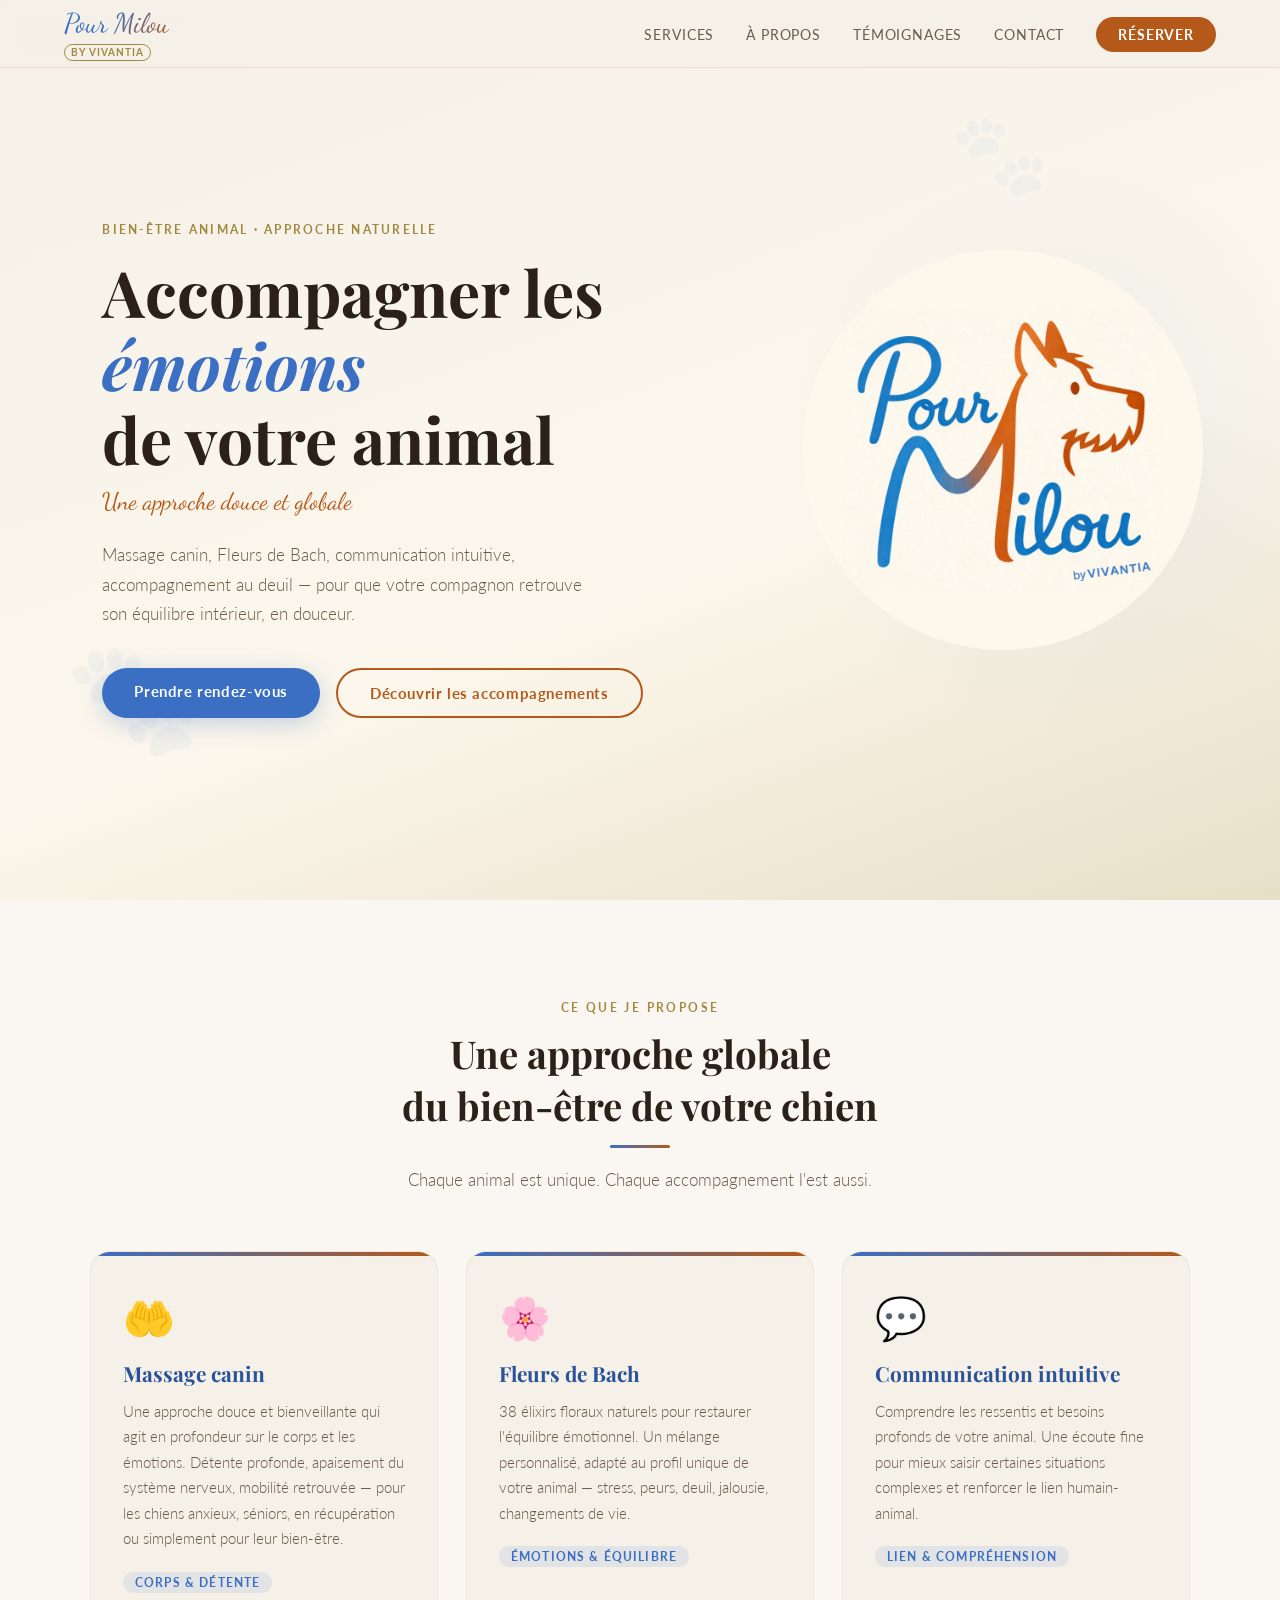
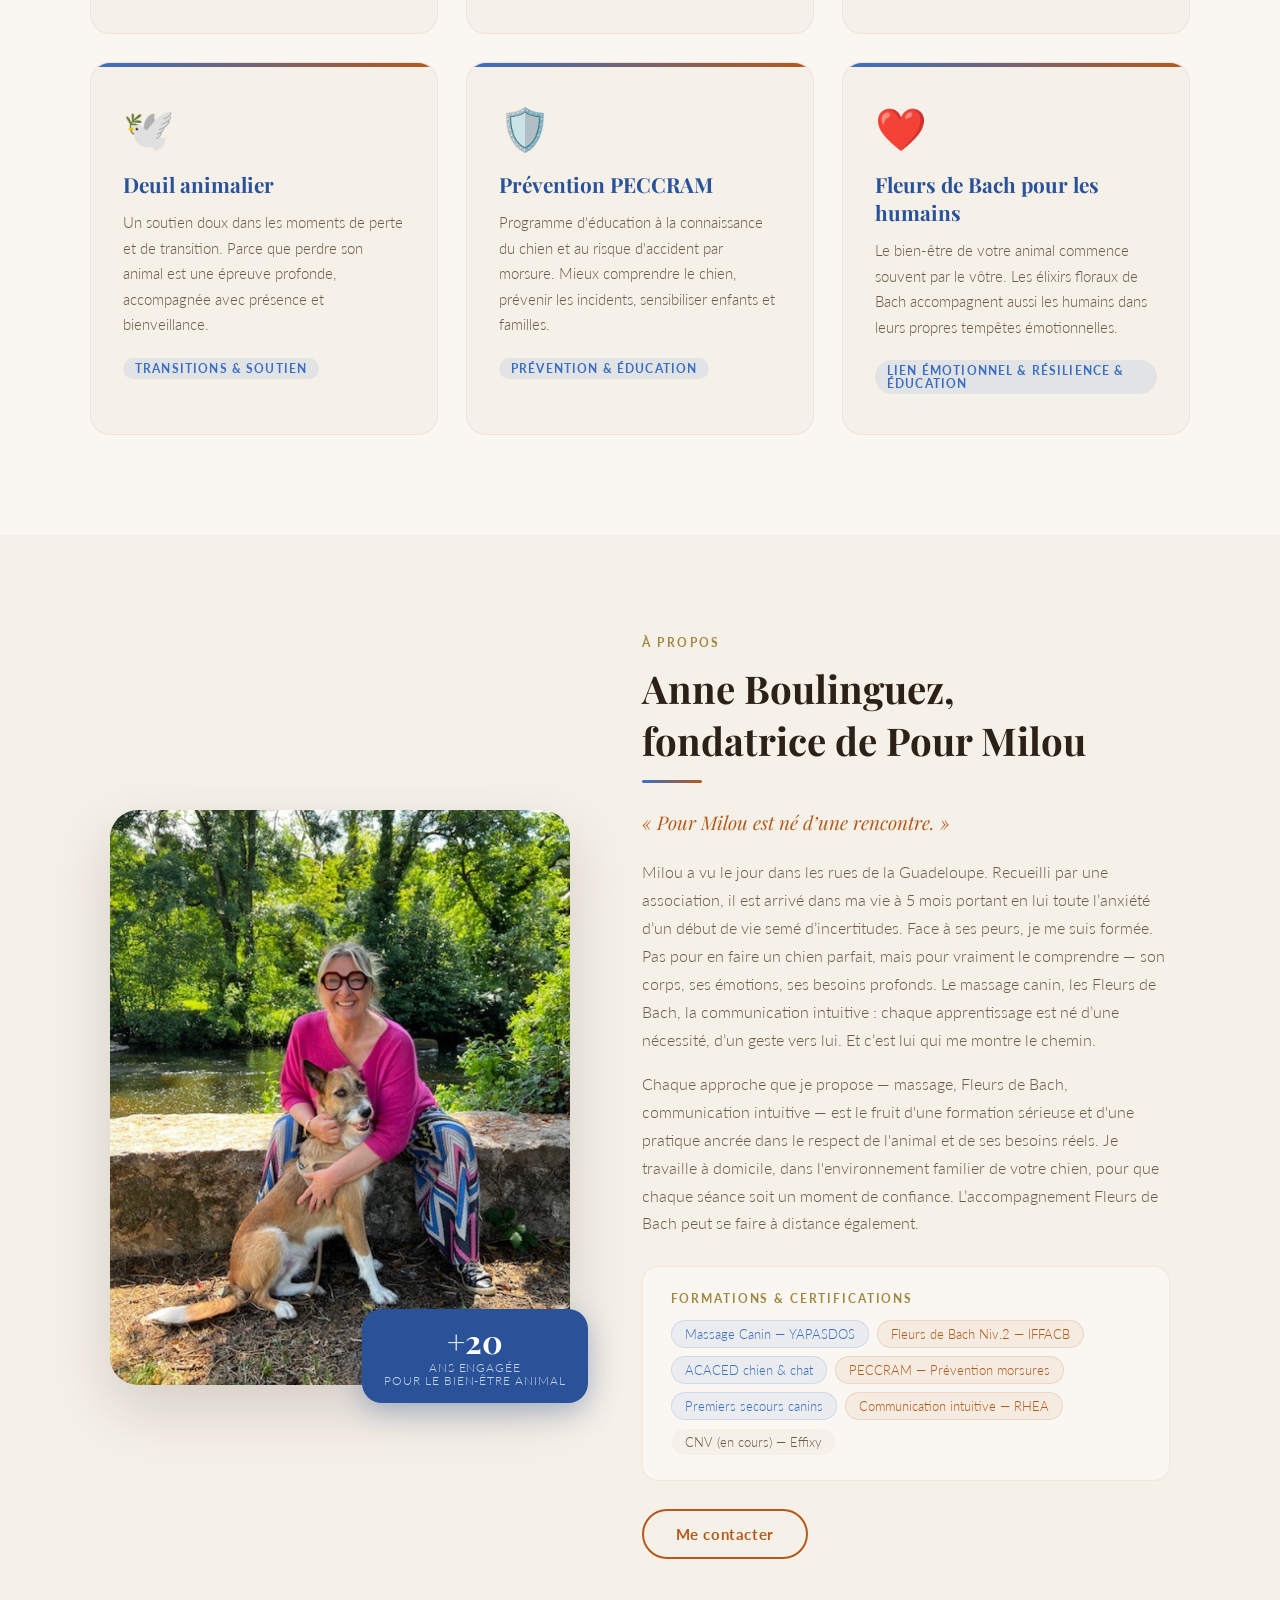
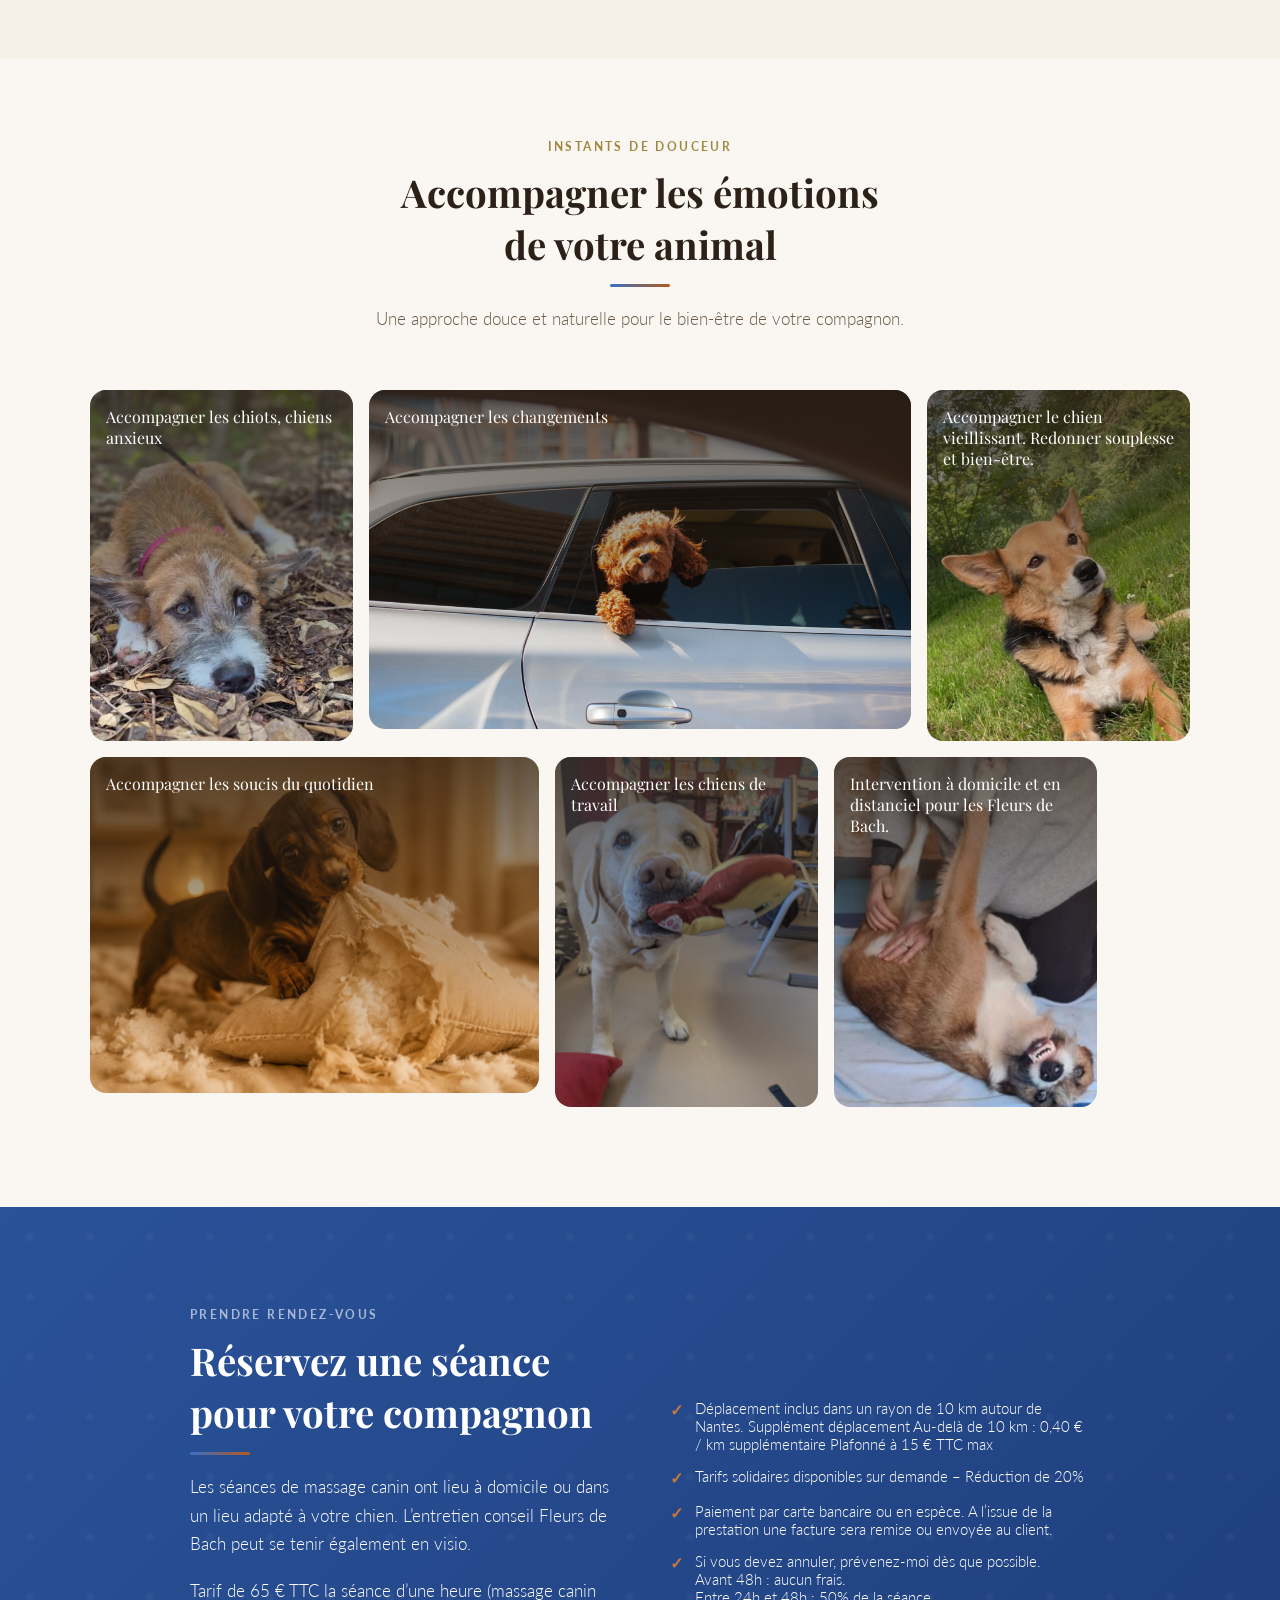
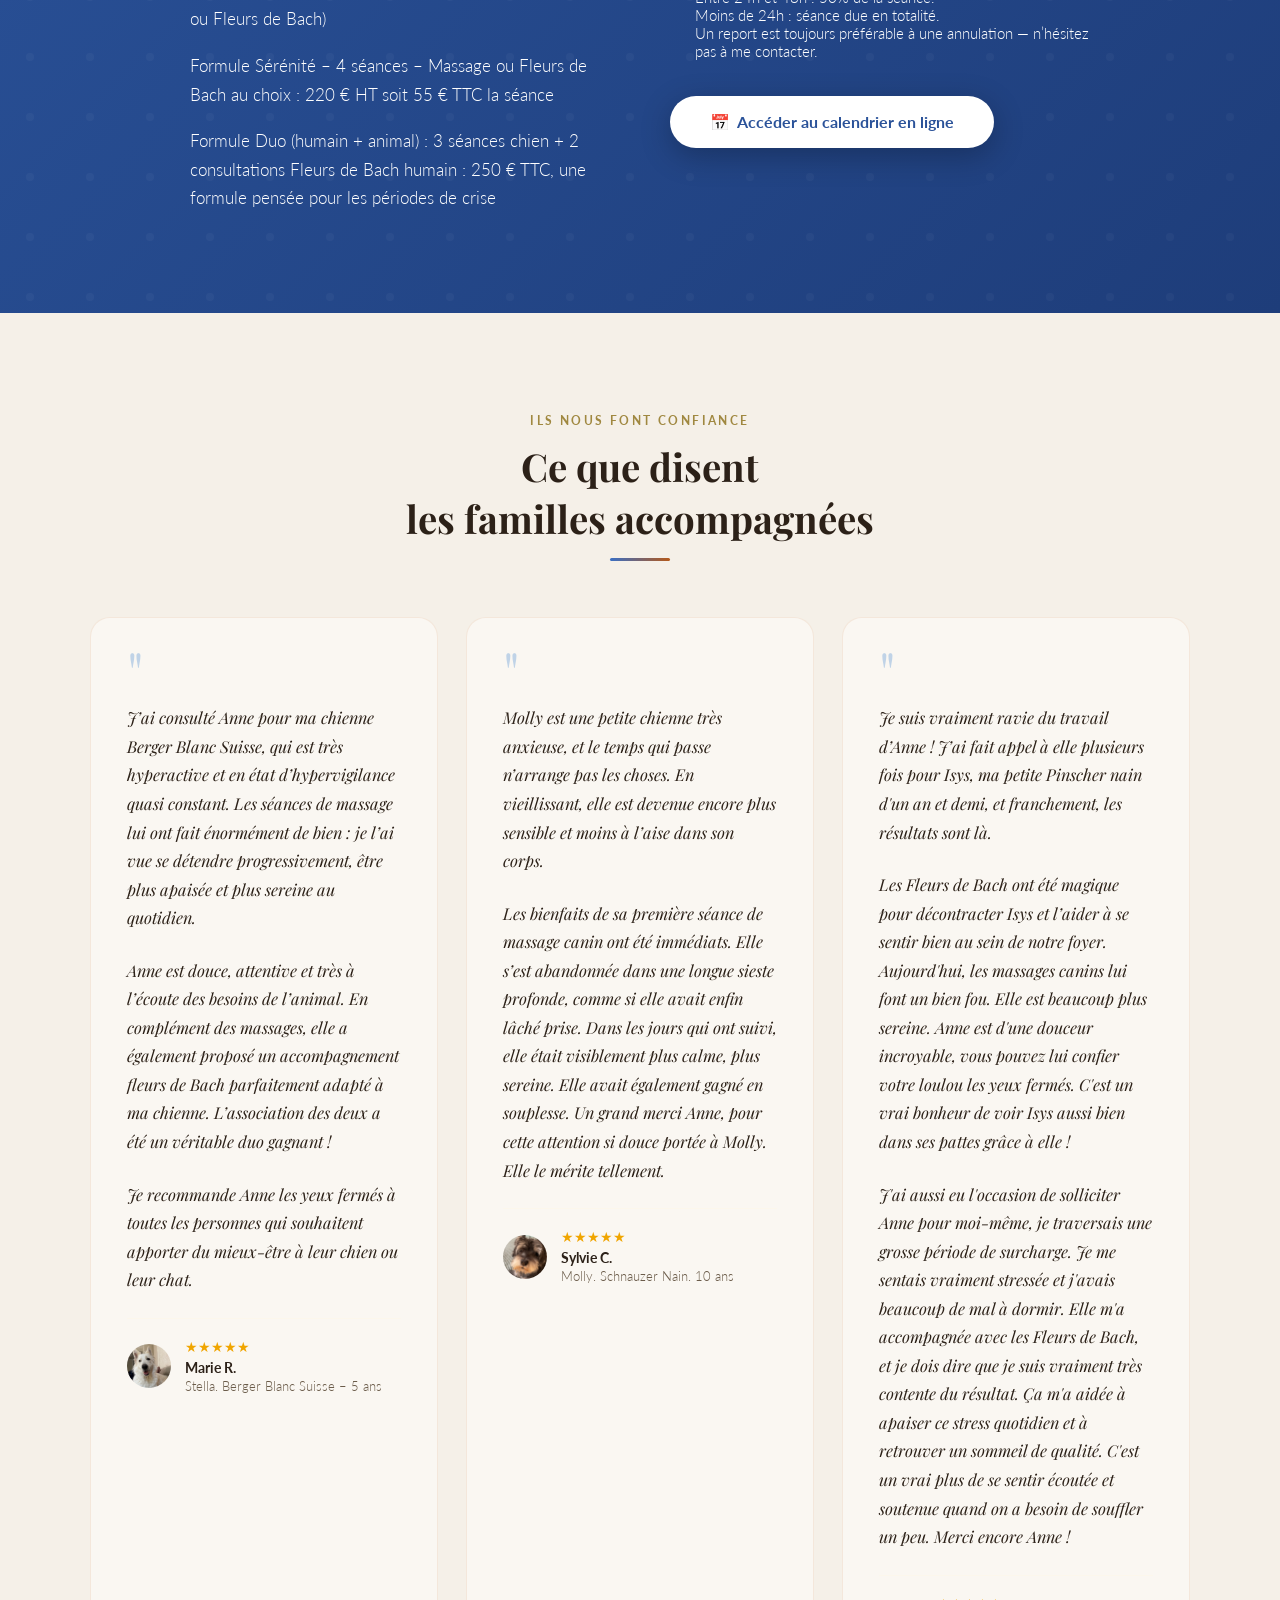
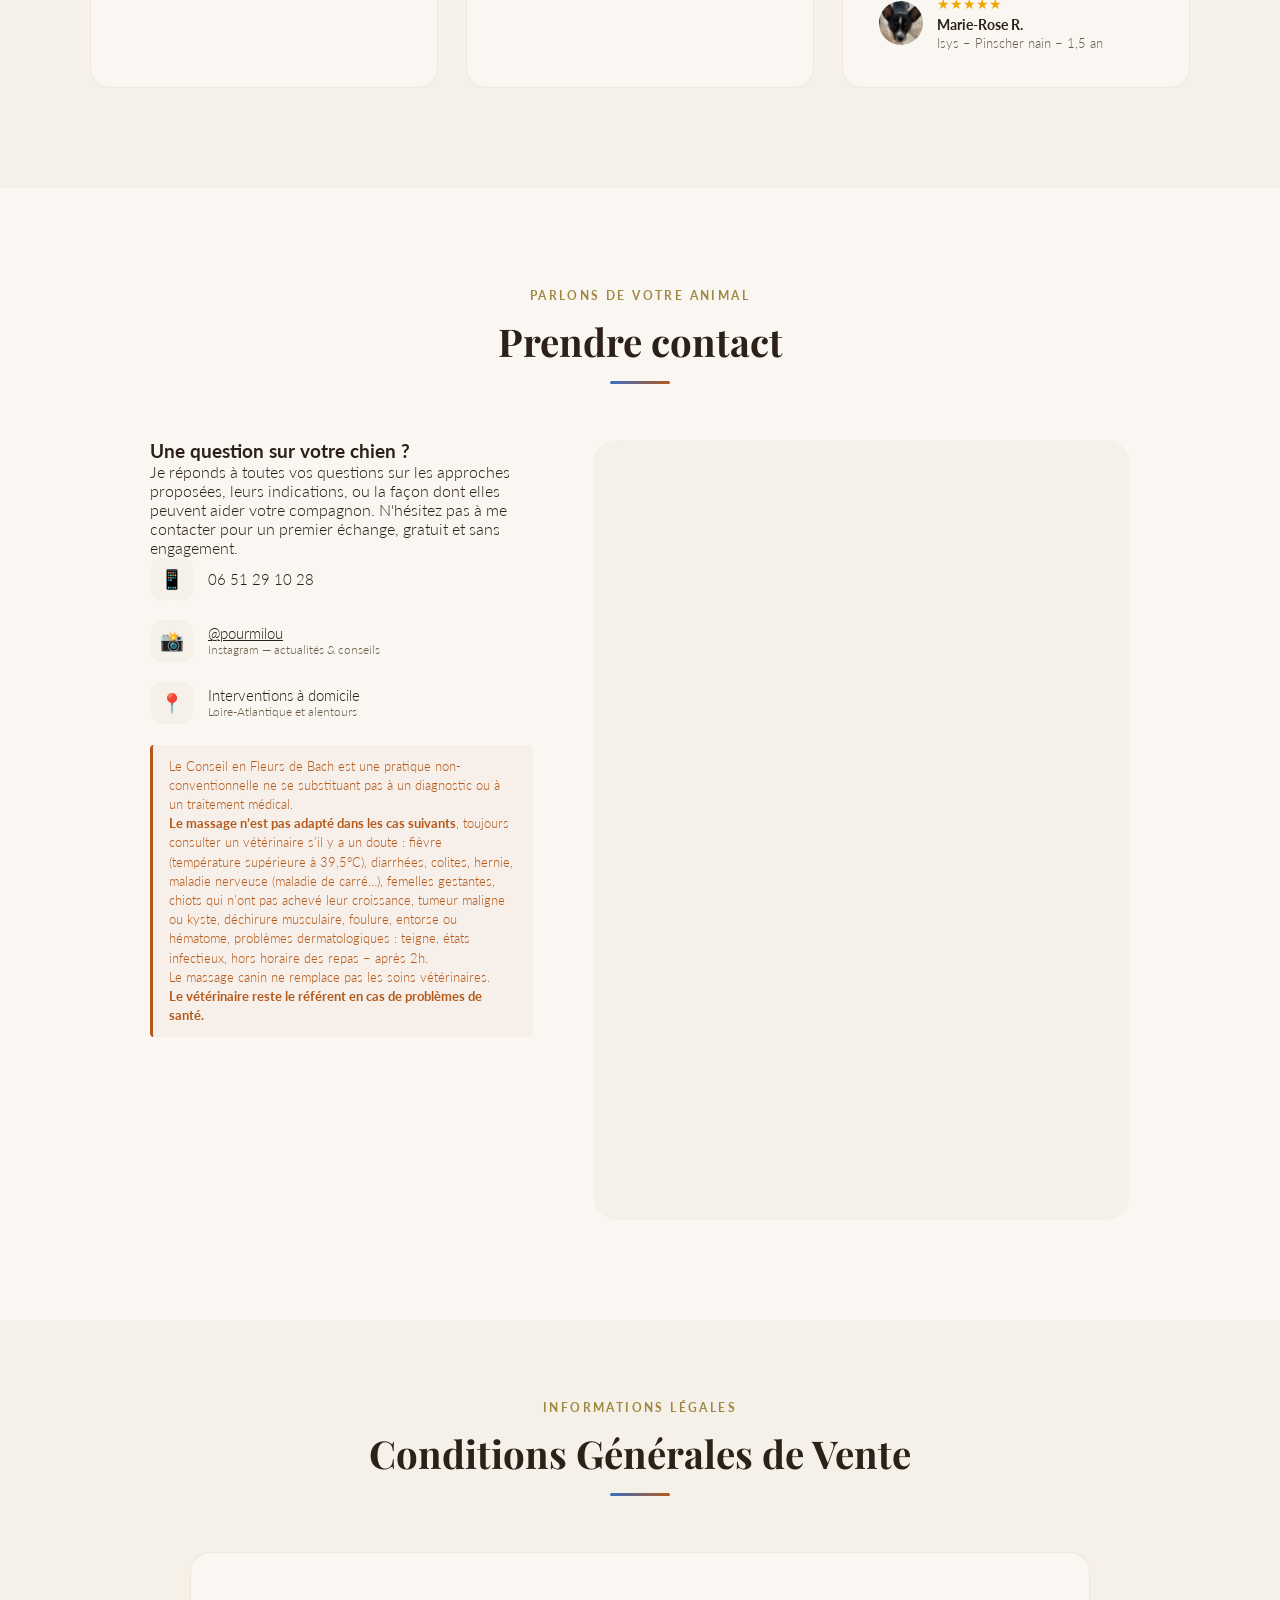
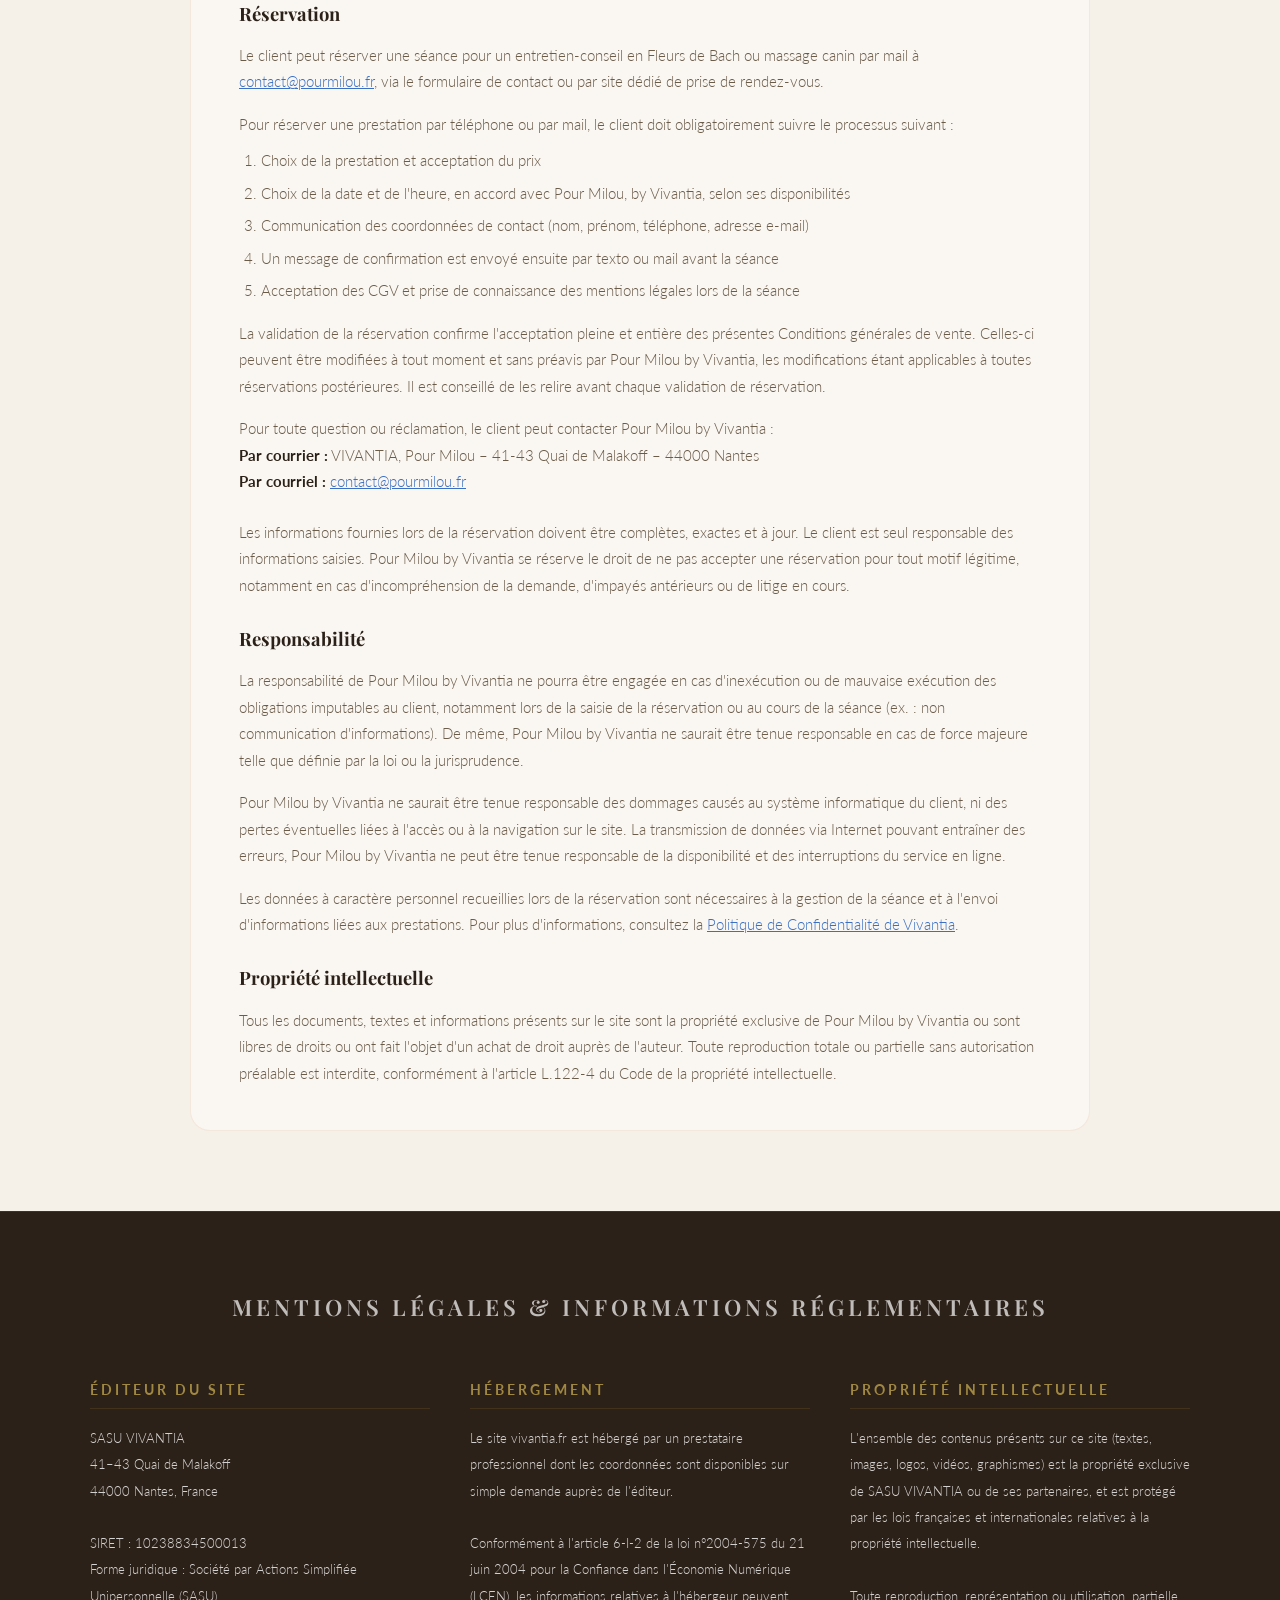
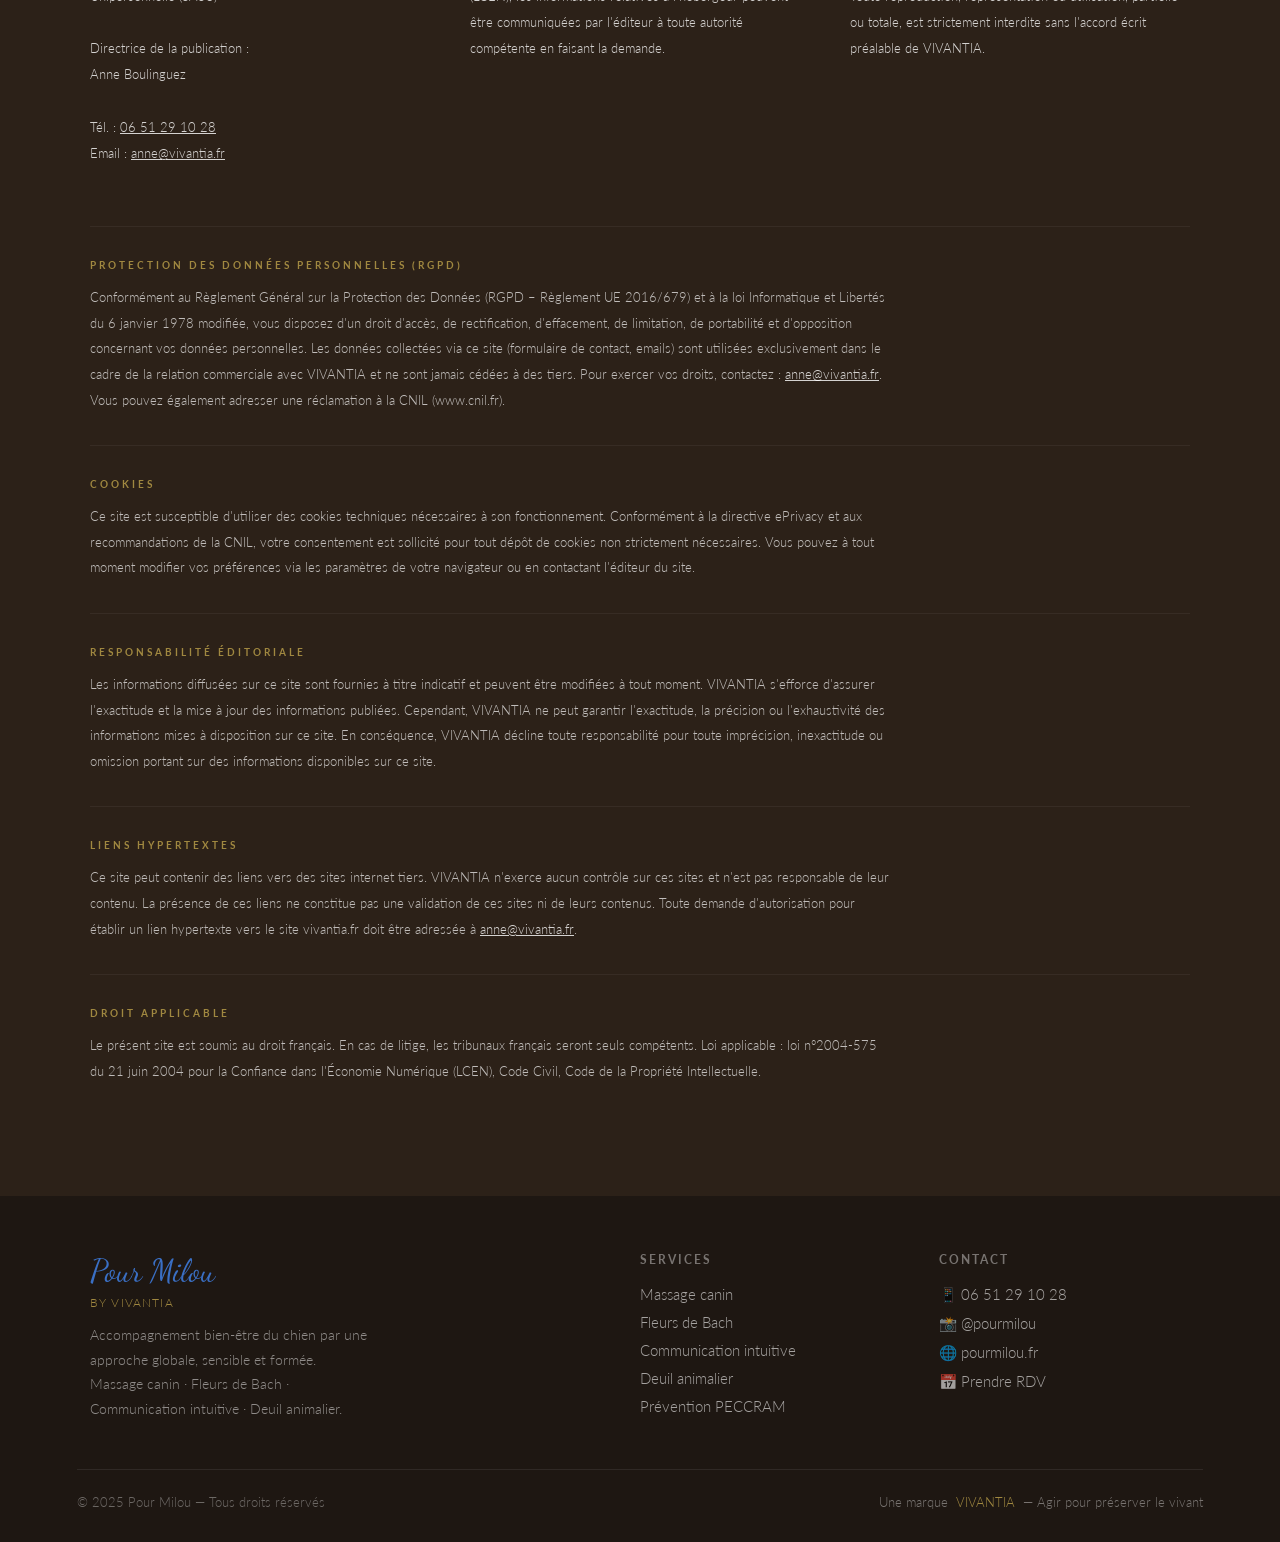
==== index.html @ 9ad63392 "Fix iframe scroll" ====
<html lang="fr">
  <head>
    <script
      src="https://cdnjs.cloudflare.com/ajax/libs/html-to-image/1.11.13/html-to-image.min.js"
      integrity="sha512-iZ2ORl595Wx6miw+GuadDet4WQbdSWS3JLMoNfY8cRGoEFy6oT3G9IbcrBeL6AfkgpA51ETt/faX6yLV+/gFJg=="
      crossorigin="anonymous"
      referrerpolicy="no-referrer"
    ></script>
    <script>
      (function () {
        const originalConsole = window.console;
        window.console = {
          log: (...args) => {
            originalConsole.log(...args);
            window.parent.postMessage(
              { type: "console", message: args.join(" ") },
              "*",
            );
          },
          error: (...args) => {
            originalConsole.error(...args);
            window.parent.postMessage(
              { type: "console", message: "Error: " + args.join(" ") },
              "*",
            );
          },
          warn: (...args) => {
            originalConsole.warn(...args);
            window.parent.postMessage(
              { type: "console", message: "Warning: " + args.join(" ") },
              "*",
            );
          },
        };

        let requestId = 0;
        let callbacksMap = new Map();
        let streamControllers = new Map();

        window.claude = {
          complete: (prompt) => {
            return new Promise((resolve, reject) => {
              const id = requestId++;
              callbacksMap.set(id, { resolve, reject });
              window.parent.postMessage(
                { type: "claudeComplete", id, prompt },
                "*",
              );
            });
          },
        };

        window.storage = {
          get: (key, shared = false) => {
            return new Promise((resolve, reject) => {
              const id = requestId++;
              callbacksMap.set(id, { resolve, reject });
              window.parent.postMessage(
                { type: "storageGet", id, key, shared },
                "*",
              );
            });
          },
          set: (key, value, shared = false) => {
            return new Promise((resolve, reject) => {
              const id = requestId++;
              callbacksMap.set(id, { resolve, reject });
              window.parent.postMessage(
                { type: "storageSet", id, key, value, shared },
                "*",
              );
            });
          },
          delete: (key, shared = false) => {
            return new Promise((resolve, reject) => {
              const id = requestId++;
              callbacksMap.set(id, { resolve, reject });
              window.parent.postMessage(
                { type: "storageDelete", id, key, shared },
                "*",
              );
            });
          },
          list: (prefix, shared = false) => {
            return new Promise((resolve, reject) => {
              const id = requestId++;
              callbacksMap.set(id, { resolve, reject });
              window.parent.postMessage(
                { type: "storageList", id, prefix, shared },
                "*",
              );
            });
          },
        };

        let pendingBlobs = new Map();
        URL.createObjectURL = (blob) => {
          // Store the blob and create an ID and URL for it
          const blobId = `blob-${Date.now()}-${Math.random()}`;
          pendingBlobs.set(blobId, blob);
          return `blob-request://${blobId}`;
        };

        URL.revokeObjectURL = (url) => {
          // Remove the blob from our store
          const blobId = url.replace("blob-request://", "");
          pendingBlobs.delete(blobId);
        };

        const getBlobFromURL = (url) => {
          const blobId = url.replace("blob-request://", "");
          return pendingBlobs.get(blobId);
        };

        // Override global fetch with streaming support
        window.fetch = (url, init = {}) => {
          return new Promise((resolve, reject) => {
            const id = requestId++;
            const channelId = `fetch-${id}-${Date.now()}`;

            callbacksMap.set(id, {
              resolve: (response) => {
                // Create a ReadableStream for the response body
                const stream = new ReadableStream({
                  start(controller) {
                    streamControllers.set(channelId, controller);
                  },
                  cancel() {
                    streamControllers.delete(channelId);
                  },
                });

                // Create and return the Response with the stream
                resolve(
                  new Response(stream, {
                    status: response.status,
                    statusText: response.statusText,
                    headers: response.headers,
                  }),
                );
              },
              reject,
              channelId,
            });

            window.parent.postMessage(
              {
                type: "proxyFetch",
                id,
                url,
                init,
                channelId,
              },
              "*",
            );
          });
        };

        window.addEventListener("message", async (event) => {
          if (event.data.type === "takeScreenshot") {
            const rootElement = document.getElementById(
              "artifacts-component-root-html",
            );
            if (!rootElement) {
              window.parent.postMessage(
                {
                  type: "screenshotError",
                  error: new Error("Root element not found"),
                },
                "*",
              );
            }
            const screenshot = await htmlToImage.toPng(rootElement, {
              imagePlaceholder:
                "[data-uri]",
            });
            window.parent.postMessage(
              {
                type: "screenshotData",
                data: screenshot,
              },
              "*",
            );
          } else if (event.data.type === "claudeComplete") {
            const callback = callbacksMap.get(event.data.id);
            if (event.data.error) {
              callback.reject(new Error(event.data.error));
            } else {
              callback.resolve(event.data.completion);
            }
            callbacksMap.delete(event.data.id);
          } else if (event.data.type === "proxyFetchResponse") {
            const callback = callbacksMap.get(event.data.id);
            if (event.data.error) {
              callback.reject(new Error(event.data.error));
              callbacksMap.delete(event.data.id);
            } else {
              // Initial response with headers, status, etc.
              callback.resolve({
                status: event.data.status,
                statusText: event.data.statusText,
                headers: event.data.headers,
              });
              // Don't delete the callback yet if streaming
              if (!event.data.body) {
                callbacksMap.delete(event.data.id);
              }
            }
          } else if (event.data.type === "proxyFetchStream") {
            // Handle streaming data chunks
            const controller = streamControllers.get(event.data.channelId);
            if (controller) {
              if (event.data.error) {
                controller.error(new Error(event.data.error));
                streamControllers.delete(event.data.channelId);
              } else if (event.data.done) {
                controller.close();
                streamControllers.delete(event.data.channelId);
                // Clean up the callback
                const callback = Array.from(callbacksMap.entries()).find(
                  ([_, value]) => value.channelId === event.data.channelId,
                );
                if (callback) {
                  callbacksMap.delete(callback[0]);
                }
              } else if (event.data.chunk) {
                controller.enqueue(new Uint8Array(event.data.chunk));
              }
            }
          } else if (event.data.type === "storageGet") {
            const callback = callbacksMap.get(event.data.id);
            if (event.data.error) {
              callback.reject(new Error(event.data.error));
            } else {
              callback.resolve(event.data.result);
            }
            callbacksMap.delete(event.data.id);
          } else if (event.data.type === "storageSet") {
            const callback = callbacksMap.get(event.data.id);
            if (event.data.error) {
              callback.reject(new Error(event.data.error));
            } else {
              callback.resolve(event.data.result);
            }
            callbacksMap.delete(event.data.id);
          } else if (event.data.type === "storageDelete") {
            const callback = callbacksMap.get(event.data.id);
            if (event.data.error) {
              callback.reject(new Error(event.data.error));
            } else {
              callback.resolve(event.data.result);
            }
            callbacksMap.delete(event.data.id);
          } else if (event.data.type === "storageList") {
            const callback = callbacksMap.get(event.data.id);
            if (event.data.error) {
              callback.reject(new Error(event.data.error));
            } else {
              callback.resolve(event.data.result);
            }
            callbacksMap.delete(event.data.id);
          }
        });

        window.addEventListener("click", (event) => {
          const isEl = event.target instanceof HTMLElement;
          if (!isEl) return;

          // find ancestor links
          const linkEl = event.target.closest("a");
          if (!linkEl || !linkEl.href) return;

          event.preventDefault();
          event.stopImmediatePropagation();

          if (linkEl.href.startsWith("blob-request:")) {
            const blob = getBlobFromURL(linkEl.href);
            if (!blob) return;
            void blob.arrayBuffer().then((data) => {
              window.parent.postMessage({
                type: "downloadFile",
                filename: linkEl.download,
                data,
                mimeType: blob.type || "application/octet-stream",
              });
            });
          } else if (linkEl.href.startsWith("data:")) {
            const [header, base64Data] = linkEl.href.split(",");
            const mimeMatch = header.match(/data:([^;]+)/);
            const mimeType = mimeMatch
              ? mimeMatch[1]
              : "application/octet-stream";
            const binaryString = atob(base64Data);
            const data = Uint8Array.from(binaryString, (c) =>
              c.charCodeAt(0),
            ).buffer;
            window.parent.postMessage({
              type: "downloadFile",
              filename: linkEl.download,
              data,
              mimeType,
            });
          } else {
            let linkUrl;
            try {
              linkUrl = new URL(linkEl.href);
            } catch (error) {
              return;
            }

            if (linkUrl.hostname === window.location.hostname) return;

            window.parent.postMessage(
              {
                type: "openExternal",
                href: linkEl.href,
              },
              "*",
            );
          }
        });

        const originalOpen = window.open;
        window.open = function (url) {
          window.parent.postMessage(
            {
              type: "openExternal",
              href: url,
            },
            "*",
          );
        };

        window.addEventListener("error", (event) => {
          window.parent.postMessage(
            { type: "console", message: "Uncaught Error: " + event.message },
            "*",
          );
        });
      })();
    </script>

    <meta charset="UTF-8" />
    <meta name="viewport" content="width=device-width, initial-scale=1.0" />
    <title>Pour Milou — Accompagnement bien-être animal</title>
    <link
      href="https://fonts.googleapis.com/css2?family=Playfair+Display:ital,wght@0,400;0,700;1,400&amp;family=Lato:wght@300;400;700&amp;family=Dancing+Script:wght@600&amp;display=swap"
      rel="stylesheet"
    />
    <link type="text/css" rel="stylesheet" href="./styles.css" />
    <link rel="shortcut icon" href="./favicon.ico" />
    <link
      rel="icon"
      type="image/png"
      href="./favicon-96x96.png"
      sizes="96x96"
    />
  </head>
  <body id="artifacts-component-root-html">
    <!-- NAV -->
    <nav style="box-shadow: rgba(44, 33, 24, 0.1) 0px 2px 20px">
      <a href="#hero" class="nav-logo">
        <div>
          <span class="nav-logo-text">Pour Milou</span>
          <div class="nav-badge">by Vivantia</div>
        </div>
      </a>
      <ul class="nav-links">
        <li><a href="#services">Services</a></li>
        <li><a href="#apropos">À propos</a></li>
        <li><a href="#temoignages">Témoignages</a></li>
        <li><a href="#contact">Contact</a></li>
        <li><a href="#reservation" class="btn-nav">Réserver</a></li>
      </ul>
    </nav>

    <!-- HERO -->
    <section id="hero">
      <div class="hero-bg-circle"></div>
      <span class="hero-bg-paw">🐾</span>
      <span class="hero-bg-paw">🐾</span>

      <div class="hero-content">
        <span class="hero-eyebrow">Bien-être animal · Approche naturelle</span>
        <h1 class="hero-title">
          Accompagner les <em>émotions</em><br />de votre animal
        </h1>
        <p class="hero-subtitle">Une approche douce et globale</p>
        <p class="hero-desc">
          Massage canin, Fleurs de Bach, communication intuitive, accompagnement
          au deuil — pour que votre compagnon retrouve son équilibre intérieur,
          en douceur.
        </p>
        <div class="hero-ctas">
          <a href="#reservation" class="btn-primary">Prendre rendez-vous</a>
          <a href="#services" class="btn-secondary"
            >Découvrir les accompagnements</a
          >
        </div>
      </div>

      <!-- SVG illustratif chien stylisé -->
      <div class="hero-illustration">
        <img src="./logo.png" />
      </div>
    </section>

    <!-- SERVICES -->
    <section id="services">
      <div class="section-header reveal visible">
        <span class="section-eyebrow">Ce que je propose</span>
        <h2 class="section-title">
          Une approche globale<br />du bien-être de votre chien
        </h2>
        <div class="section-line"></div>
        <p class="section-desc">
          Chaque animal est unique. Chaque accompagnement l'est aussi.
        </p>
      </div>

      <div class="services-grid">
        <div class="service-card reveal visible">
          <span class="service-icon">🤲</span>
          <h3 class="service-title">Massage canin</h3>
          <p class="service-desc">
            Une approche douce et bienveillante qui agit en profondeur sur le
            corps et les émotions. Détente profonde, apaisement du système
            nerveux, mobilité retrouvée — pour les chiens anxieux, séniors, en
            récupération ou simplement pour leur bien-être.
          </p>
          <span class="service-tag">Corps &amp; détente</span>
        </div>

        <div class="service-card reveal visible">
          <span class="service-icon">🌸</span>
          <h3 class="service-title">Fleurs de Bach</h3>
          <p class="service-desc">
            38 élixirs floraux naturels pour restaurer l'équilibre émotionnel.
            Un mélange personnalisé, adapté au profil unique de votre animal —
            stress, peurs, deuil, jalousie, changements de vie.
          </p>
          <span class="service-tag">Émotions &amp; équilibre</span>
        </div>

        <div class="service-card reveal visible">
          <span class="service-icon">💬</span>
          <h3 class="service-title">Communication intuitive</h3>
          <p class="service-desc">
            Comprendre les ressentis et besoins profonds de votre animal. Une
            écoute fine pour mieux saisir certaines situations complexes et
            renforcer le lien humain-animal.
          </p>
          <span class="service-tag">Lien &amp; compréhension</span>
        </div>

        <div class="service-card reveal visible">
          <span class="service-icon">🕊️</span>
          <h3 class="service-title">Deuil animalier</h3>
          <p class="service-desc">
            Un soutien doux dans les moments de perte et de transition. Parce
            que perdre son animal est une épreuve profonde, accompagnée avec
            présence et bienveillance.
          </p>
          <span class="service-tag">Transitions &amp; soutien</span>
        </div>

        <div class="service-card reveal visible">
          <span class="service-icon">🛡️</span>
          <h3 class="service-title">Prévention PECCRAM</h3>
          <p class="service-desc">
            Programme d'éducation à la connaissance du chien et au risque
            d'accident par morsure. Mieux comprendre le chien, prévenir les
            incidents, sensibiliser enfants et familles.
          </p>
          <span class="service-tag">Prévention &amp; éducation</span>
        </div>

        <div class="service-card reveal visible">
          <span class="service-icon">❤️</span>
          <h3 class="service-title">Fleurs de Bach pour les humains</h3>
          <p class="service-desc">
            Le bien-être de votre animal commence souvent par le vôtre. Les
            élixirs floraux de Bach accompagnent aussi les humains dans leurs
            propres tempêtes émotionnelles.
          </p>
          <span class="service-tag"
            >lien émotionnel & résilience &amp; éducation</span
          >
        </div>
      </div>
    </section>

    <!-- À PROPOS -->
    <section id="apropos">
      <div class="apropos-wrapper">
        <div class="apropos-photo-col reveal visible">
          <div class="apropos-deco"></div>
          <div class="apropos-photo-frame">
            <!-- Remplacer src par votre photo -->
            <img
              src="./img/anne-boulinguez.png"
              alt="Photo de Anne Boulinguez avec Milou"
            />
          </div>
          <div class="apropos-badge">
            <div class="apropos-badge-num">+20</div>
            <div class="apropos-badge-label">
              ans engagée<br />pour le bien-être animal
            </div>
          </div>
        </div>

        <div class="apropos-text reveal visible">
          <span class="section-eyebrow">À propos</span>
          <h2 class="section-title">
            Anne Boulinguez,<br />fondatrice de Pour Milou
          </h2>
          <div class="section-line"></div>

          <p class="apropos-intro">« Pour Milou est né d’une rencontre. »</p>

          <p class="apropos-body">
            Milou a vu le jour dans les rues de la Guadeloupe. Recueilli par une
            association, il est arrivé dans ma vie à 5 mois portant en lui toute
            l’anxiété d’un début de vie semé d’incertitudes. Face à ses peurs,
            je me suis formée. Pas pour en faire un chien parfait, mais pour
            vraiment le comprendre — son corps, ses émotions, ses besoins
            profonds. Le massage canin, les Fleurs de Bach, la communication
            intuitive : chaque apprentissage est né d’une nécessité, d’un geste
            vers lui. Et c’est lui qui me montre le chemin.
          </p>
          <p class="apropos-body">
            Chaque approche que je propose — massage, Fleurs de Bach,
            communication intuitive — est le fruit d'une formation sérieuse et
            d'une pratique ancrée dans le respect de l'animal et de ses besoins
            réels. Je travaille à domicile, dans l'environnement familier de
            votre chien, pour que chaque séance soit un moment de confiance.
            L’accompagnement Fleurs de Bach peut se faire à distance également.
          </p>

          <div class="apropos-formations">
            <h4>Formations &amp; certifications</h4>
            <div class="formation-tags">
              <span class="ftag blue">Massage Canin — YAPASDOS</span>
              <span class="ftag terra">Fleurs de Bach Niv.2 — IFFACB</span>
              <span class="ftag blue">ACACED chien &amp; chat</span>
              <span class="ftag terra">PECCRAM — Prévention morsures</span>
              <span class="ftag blue">Premiers secours canins</span>
              <span class="ftag terra">Communication intuitive — RHEA</span>
              <span class="ftag">CNV (en cours) — Effixy</span>
            </div>
          </div>

          <a
            href="#contact"
            class="btn-secondary"
            style="display: inline-block"
          >
            Me contacter
          </a>
        </div>
      </div>
    </section>

    <!-- GALERIE -->
    <section id="galerie">
      <div class="section-header reveal visible">
        <span class="section-eyebrow">Instants de douceur</span>
        <h2 class="section-title">
          Accompagner les émotions<br />de votre animal
        </h2>
        <div class="section-line"></div>
        <p class="section-desc">
          Une approche douce et naturelle pour le bien-être de votre compagnon.
        </p>
      </div>

      <div class="galerie-grid">
        <div class="gal-item reveal visible" onclick="openLightbox(this)">
          <img
            src="img/accompagner-anxiete.png"
            alt="Photo de milou couché dans la nature et regrdant en l'air"
          />
          <span class="gal-title">Accompagner les chiots, chiens anxieux</span>
          <div class="gal-overlay">
            <span class="gal-caption">Milou, 5 mois à son arrivée</span>
          </div>
        </div>

        <div class="gal-item reveal visible" onclick="openLightbox(this)">
          <img
            src="img/accompagner-les-changements.png"
            alt="Photo d'un chien passant sa tête à la fenêtre d'une voiture"
          />
          <span class="gal-title">Accompagner les changements</span>
          <div class="gal-overlay">
            <span class="gal-caption">
              Déménagement, arrivée d’un bébé, etc.</span
            >
          </div>
        </div>

        <div class="gal-item reveal visible" onclick="openLightbox(this)">
          <img
            src="img/accompagner-le-vieillissement.png"
            alt="Un chien couché dans l'herbe"
          />
          <span class="gal-title"
            >Accompagner le chien vieillissant. Redonner souplesse et
            bien-être.</span
          >
          <div class="gal-overlay">
            <span class="gal-caption"
              >Ma Louve quelques semaines avant son décès.
            </span>
          </div>
        </div>

        <div class="gal-item reveal visible" onclick="openLightbox(this)">
          <img
            src="img/accompagner-les-soucis-quotidiens.png"
            alt="Un chien détruisant un coussin"
          />
          <span class="gal-title">Accompagner les soucis du quotidien</span>
          <div class="gal-overlay">
            <span class="gal-caption"> Propreté, destruction, agressivité</span>
          </div>
        </div>

        <div class="gal-item reveal visible" onclick="openLightbox(this)">
          <img
            src="./img/accompagner-chien-de-travail.png"
            alt="Pretty, chien médiateur à l’école"
          />
          <span class="gal-title">Accompagner les chiens de travail</span>
          <div class="gal-overlay">
            <span class="gal-caption">
              Chien guide, chien policier, etc. Leur apporter bien-être et
              détente</span
            >
          </div>
        </div>

        <div class="gal-item reveal visible" onclick="openLightbox(this)">
          <img
            src="./img/milou-formation.png"
            alt="Milou en formation massage canin"
          />
          <span class="gal-title"
            >Intervention à domicile et en distanciel pour les Fleurs de
            Bach.</span
          >
          <div class="gal-overlay">
            <span class="gal-caption">
              Milou en formation massage canin 😊
            </span>
          </div>
        </div>
      </div>
    </section>

    <!-- Lightbox -->
    <div class="lightbox" id="lightbox" onclick="closeLightbox()">
      <button class="lightbox-close" onclick="closeLightbox()">×</button>
      <img id="lightbox-img" src="" alt="" />
    </div>

    <!-- RESERVATION -->
    <section id="reservation">
      <div class="reservation-inner">
        <div class="reservation-text reveal visible">
          <span class="section-eyebrow">Prendre rendez-vous</span>
          <h2 class="section-title">
            Réservez une séance<br />pour votre compagnon
          </h2>
          <div class="section-line"></div>
          <p class="section-desc">
            Les séances de massage canin ont lieu à domicile ou dans un lieu
            adapté à votre chien. L’entretien conseil Fleurs de Bach peut se
            tenir également en visio.
          </p>
          <p class="section-desc">
            Tarif de 65 € TTC la séance d’une heure (massage canin ou Fleurs de
            Bach)
          </p>
          <p class="section-desc">
            Formule Sérénité – 4 séances – Massage ou Fleurs de Bach au choix :
            220 € HT soit 55 € TTC la séance
          </p>
          <p class="section-desc">
            Formule Duo (humain + animal) : 3 séances chien + 2 consultations
            Fleurs de Bach humain : 250 € TTC, une formule pensée pour les
            périodes de crise
          </p>
        </div>
        <div class="reservation-text reveal visible">
          <ul class="reservation-features">
            <li>
              Déplacement inclus dans un rayon de 10 km autour de Nantes.
              Supplément déplacement Au-delà de 10 km : 0,40 € / km
              supplémentaire Plafonné à 15 € TTC max
            </li>
            <li>
              Tarifs solidaires disponibles sur demande – Réduction de 20%
            </li>
            <li>
              Paiement par carte bancaire ou en espèce. A l’issue de la
              prestation une facture sera remise ou envoyée au client.
            </li>
            <li>
              Si vous devez annuler, prévenez-moi dès que possible.<br />
              Avant 48h : aucun frais.<br />
              Entre 24h et 48h : 50% de la séance.<br />
              Moins de 24h : séance due en totalité.<br />
              Un report est toujours préférable à une annulation — n’hésitez pas
              à me contacter.
            </li>
          </ul>
          <a href="https://calendly.com" target="_blank" class="btn-book">
            📅 &nbsp;Accéder au calendrier en ligne
          </a>
        </div>
      </div>
    </section>

    <!-- TEMOIGNAGES -->
    <section id="temoignages">
      <div class="section-header reveal visible">
        <span class="section-eyebrow">Ils nous font confiance</span>
        <h2 class="section-title">
          Ce que disent<br />les familles accompagnées
        </h2>
        <div class="section-line"></div>
      </div>

      <div class="temoignages-grid">
        <div class="temoignage-card reveal visible">
          <div class="temoignage-quote">"</div>
          <p class="temoignage-text">
            J’ai consulté Anne pour ma chienne Berger Blanc Suisse, qui est très
            hyperactive et en état d’hypervigilance quasi constant. Les séances
            de massage lui ont fait énormément de bien : je l’ai vue se détendre
            progressivement, être plus apaisée et plus sereine au quotidien.
          </p>
          <p class="temoignage-text">
            Anne est douce, attentive et très à l’écoute des besoins de
            l’animal. En complément des massages, elle a également proposé un
            accompagnement fleurs de Bach parfaitement adapté à ma chienne.
            L’association des deux a été un véritable duo gagnant !
          </p>
          <p class="temoignage-text">
            Je recommande Anne les yeux fermés à toutes les personnes qui
            souhaitent apporter du mieux-être à leur chien ou leur chat.
          </p>
          <div class="temoignage-footer">
            <div class="temoignage-avatar">
              <img
                src="./img/temoignage-stella.png"
                alt="Photo de Stella. Berger Blanc Suisse"
              />
            </div>
            <div>
              <div class="stars">★★★★★</div>
              <div class="temoignage-name">Marie R.</div>
              <div class="temoignage-animal">
                Stella. Berger Blanc Suisse – 5 ans
              </div>
            </div>
          </div>
        </div>

        <div class="temoignage-card reveal visible">
          <div class="temoignage-quote">"</div>
          <p class="temoignage-text">
            Molly est une petite chienne très anxieuse, et le temps qui passe
            n’arrange pas les choses. En vieillissant, elle est devenue encore
            plus sensible et moins à l’aise dans son corps.
          </p>
          <p class="temoignage-text">
            Les bienfaits de sa première séance de massage canin ont été
            immédiats. Elle s’est abandonnée dans une longue sieste profonde,
            comme si elle avait enfin lâché prise. Dans les jours qui ont suivi,
            elle était visiblement plus calme, plus sereine. Elle avait
            également gagné en souplesse. Un grand merci Anne, pour cette
            attention si douce portée à Molly. Elle le mérite tellement.
          </p>
          <div class="temoignage-footer">
            <div class="temoignage-avatar">
              <img
                src="./img/temoignage-sylvie.png"
                alt="Photo de Molly. Schnauzer Nain"
              />
            </div>
            <div>
              <div class="stars">★★★★★</div>
              <div class="temoignage-name">Sylvie C.</div>
              <div class="temoignage-animal">Molly. Schnauzer Nain. 10 ans</div>
            </div>
          </div>
        </div>

        <div class="temoignage-card reveal visible">
          <div class="temoignage-quote">"</div>
          <p class="temoignage-text">
            Je suis vraiment ravie du travail d’Anne ! J’ai fait appel à elle
            plusieurs fois pour Isys, ma petite Pinscher nain d'un an et demi,
            et franchement, les résultats sont là.
          </p>
          <p class="temoignage-text">
            Les Fleurs de Bach ont été magique pour décontracter Isys et l’aider
            à se sentir bien au sein de notre foyer. Aujourd'hui, les massages
            canins lui font un bien fou. Elle est beaucoup plus sereine. Anne
            est d'une douceur incroyable, vous pouvez lui confier votre loulou
            les yeux fermés. C'est un vrai bonheur de voir Isys aussi bien dans
            ses pattes grâce à elle !
          </p>
          <p class="temoignage-text">
            J'ai aussi eu l'occasion de solliciter Anne pour moi-même, je
            traversais une grosse période de surcharge. Je me sentais vraiment
            stressée et j'avais beaucoup de mal à dormir. Elle m'a accompagnée
            avec les Fleurs de Bach, et je dois dire que je suis vraiment très
            contente du résultat. Ça m'a aidée à apaiser ce stress quotidien et
            à retrouver un sommeil de qualité. C'est un vrai plus de se sentir
            écoutée et soutenue quand on a besoin de souffler un peu. Merci
            encore Anne !
          </p>
          <div class="temoignage-footer">
            <div class="temoignage-avatar">
              <img
                src="./img/temoignage-marie-rose.png"
                alt="Photo de Isys – Pinscher nain"
              />
            </div>
            <div>
              <div class="stars">★★★★★</div>
              <div class="temoignage-name">Marie-Rose R.</div>
              <div class="temoignage-animal">Isys – Pinscher nain – 1,5 an</div>
            </div>
          </div>
        </div>
      </div>
    </section>

    <!-- CONTACT -->
    <section id="contact">
      <div class="section-header reveal visible">
        <span class="section-eyebrow">Parlons de votre animal</span>
        <h2 class="section-title">Prendre contact</h2>
        <div class="section-line"></div>
      </div>

      <div class="contact-wrapper">
        <div class="reveal visible">
          <h3>Une question sur votre chien&nbsp;?</h3>
          <p>
            Je réponds à toutes vos questions sur les approches proposées, leurs
            indications, ou la façon dont elles peuvent aider votre compagnon.
            N'hésitez pas à me contacter pour un premier échange, gratuit et
            sans engagement.
          </p>

          <div class="contact-item">
            <div class="contact-icon">📱</div>
            <div>
              <div class="contact-item-text">06 51 29 10 28</div>
            </div>
          </div>

          <div class="contact-item">
            <div class="contact-icon">📸</div>
            <div>
              <div class="contact-item-text">
                <a href="https://instagram.com/pourmilou" target="_blank"
                  >@pourmilou</a
                >
              </div>
              <div class="contact-item-label">
                Instagram — actualités &amp; conseils
              </div>
            </div>
          </div>

          <div class="contact-item">
            <div class="contact-icon">📍</div>
            <div>
              <div class="contact-item-text">Interventions à domicile</div>
              <div class="contact-item-label">
                Loire-Atlantique et alentours
              </div>
            </div>
          </div>

          <div class="disclaimer">
            <p>
              Le Conseil en Fleurs de Bach est une pratique non- conventionnelle
              ne se substituant pas à un diagnostic ou à un traitement médical.
            </p>
            <p>
              <strong>Le massage n’est pas adapté dans les cas suivants</strong
              >, toujours consulter un vétérinaire s’il y a un doute : fièvre
              (température supérieure à 39,5°C), diarrhées, colites, hernie,
              maladie nerveuse (maladie de carré…), femelles gestantes, chiots
              qui n’ont pas achevé leur croissance, tumeur maligne ou kyste,
              déchirure musculaire, foulure, entorse ou hématome, problèmes
              dermatologiques : teigne, états infectieux, hors horaire des repas
              – après 2h.
            </p>
            <p>
              Le massage canin ne remplace pas les soins vétérinaires.<br />
              <strong
                >Le vétérinaire reste le référent en cas de problèmes de
                santé.</strong
              >
            </p>
          </div>
        </div>

        <div
          class="contact-form reveal"
          style="
            padding: 0;
            background: transparent;
            border: none;
            overflow: hidden;
            border-radius: 24px;
          "
        >
          <iframe
            id="jotform-iframe"
            title="Formulaire de contact Pour Milou"
            src="https://form.jotform.com/261374659716367"
            allow="geolocation; microphone; camera"
            allowfullscreen
            style="
              width: 100%;
              min-width: 100%;
              height: 780px;
              border: none;
              border-radius: 24px;
              display: block;
              background: var(--cream);
            "
            scrolling="yes"
            onload="resizeIframe(this)"
          ></iframe>
        </div>
      </div>
    </section>

    <section id="cgv" style="padding: 80px 6%; background: var(--cream)">
      <div style="max-width: 900px; margin: 0 auto">
        <div class="section-header reveal visible">
          <span class="section-eyebrow">Informations légales</span>
          <h2 class="section-title">Conditions Générales de Vente</h2>
          <div class="section-line"></div>
        </div>

        <div
          style="
            background: var(--warm-white);
            border-radius: 20px;
            padding: 44px 48px;
            border: 1px solid rgba(181, 89, 26, 0.1);
            line-height: 1.8;
            color: var(--text-light);
            font-size: 0.92rem;
          "
          class="reveal visible"
        >
          <h3
            style="
              font-family: &quot;Playfair Display&quot;, serif;
              font-size: 1.15rem;
              color: var(--text);
              margin-bottom: 12px;
              margin-top: 0;
            "
          >
            Réservation
          </h3>
          <p style="margin-bottom: 16px">
            Le client peut réserver une séance pour un entretien-conseil en
            Fleurs de Bach ou massage canin par mail à
            <a href="mailto:contact@pourmilou.fr" style="color: var(--blue)"
              >contact@pourmilou.fr</a
            >, via le formulaire de contact ou par site dédié de prise de
            rendez-vous.
          </p>
          <p style="margin-bottom: 8px">
            Pour réserver une prestation par téléphone ou par mail, le client
            doit obligatoirement suivre le processus suivant :
          </p>
          <ol
            style="
              margin: 10px 0 16px 22px;
              display: flex;
              flex-direction: column;
              gap: 6px;
            "
          >
            <li>Choix de la prestation et acceptation du prix</li>
            <li>
              Choix de la date et de l'heure, en accord avec Pour Milou, by
              Vivantia, selon ses disponibilités
            </li>
            <li>
              Communication des coordonnées de contact (nom, prénom, téléphone,
              adresse e-mail)
            </li>
            <li>
              Un message de confirmation est envoyé ensuite par texto ou mail
              avant la séance
            </li>
            <li>
              Acceptation des CGV et prise de connaissance des mentions légales
              lors de la séance
            </li>
          </ol>
          <p style="margin-bottom: 16px">
            La validation de la réservation confirme l'acceptation pleine et
            entière des présentes Conditions générales de vente. Celles-ci
            peuvent être modifiées à tout moment et sans préavis par Pour Milou
            by Vivantia, les modifications étant applicables à toutes
            réservations postérieures. Il est conseillé de les relire avant
            chaque validation de réservation.
          </p>
          <p style="margin-bottom: 24px">
            Pour toute question ou réclamation, le client peut contacter Pour
            Milou by Vivantia :<br />
            <strong style="color: var(--text)">Par courrier :</strong> VIVANTIA,
            Pour Milou – 41-43 Quai de Malakoff – 44000 Nantes<br />
            <strong style="color: var(--text)">Par courriel :</strong>
            <a href="mailto:contact@pourmilou.fr" style="color: var(--blue)"
              >contact@pourmilou.fr</a
            >
          </p>
          <p style="margin-bottom: 24px">
            Les informations fournies lors de la réservation doivent être
            complètes, exactes et à jour. Le client est seul responsable des
            informations saisies. Pour Milou by Vivantia se réserve le droit de
            ne pas accepter une réservation pour tout motif légitime, notamment
            en cas d'incompréhension de la demande, d'impayés antérieurs ou de
            litige en cours.
          </p>

          <h3
            style="
              font-family: &quot;Playfair Display&quot;, serif;
              font-size: 1.15rem;
              color: var(--text);
              margin-bottom: 12px;
            "
          >
            Responsabilité
          </h3>
          <p style="margin-bottom: 16px">
            La responsabilité de Pour Milou by Vivantia ne pourra être engagée
            en cas d'inexécution ou de mauvaise exécution des obligations
            imputables au client, notamment lors de la saisie de la réservation
            ou au cours de la séance (ex. : non communication d'informations).
            De même, Pour Milou by Vivantia ne saurait être tenue responsable en
            cas de force majeure telle que définie par la loi ou la
            jurisprudence.
          </p>
          <p style="margin-bottom: 16px">
            Pour Milou by Vivantia ne saurait être tenue responsable des
            dommages causés au système informatique du client, ni des pertes
            éventuelles liées à l'accès ou à la navigation sur le site. La
            transmission de données via Internet pouvant entraîner des erreurs,
            Pour Milou by Vivantia ne peut être tenue responsable de la
            disponibilité et des interruptions du service en ligne.
          </p>
          <p style="margin-bottom: 24px">
            Les données à caractère personnel recueillies lors de la réservation
            sont nécessaires à la gestion de la séance et à l'envoi
            d'informations liées aux prestations. Pour plus d'informations,
            consultez la
            <a
              href="https://vivantia.fr"
              target="_blank"
              style="color: var(--blue)"
              >Politique de Confidentialité de Vivantia</a
            >.
          </p>

          <h3
            style="
              font-family: &quot;Playfair Display&quot;, serif;
              font-size: 1.15rem;
              color: var(--text);
              margin-bottom: 12px;
            "
          >
            Propriété intellectuelle
          </h3>
          <p style="margin-bottom: 0">
            Tous les documents, textes et informations présents sur le site sont
            la propriété exclusive de Pour Milou by Vivantia ou sont libres de
            droits ou ont fait l'objet d'un achat de droit auprès de l'auteur.
            Toute reproduction totale ou partielle sans autorisation préalable
            est interdite, conformément à l'article L.122-4 du Code de la
            propriété intellectuelle.
          </p>
        </div>
      </div>
    </section>

    <section id="mentions-legales">
      <div class="mentions-header">
        <h2>Mentions légales &amp; Informations réglementaires</h2>
      </div>

      <div class="mentions-grid">
        <div class="mentions-block">
          <h3>Éditeur du site</h3>
          <address>
            SASU VIVANTIA<br />
            41–43 Quai de Malakoff<br />
            44000 Nantes, France<br /><br />
            SIRET&nbsp;: 10238834500013<br />
            Forme juridique&nbsp;: Société par Actions Simplifiée Unipersonnelle
            (SASU)<br /><br />
            Directrice de la publication&nbsp;:<br />
            Anne Boulinguez<br /><br />
            Tél.&nbsp;: <a href="tel:0651291028">06 51 29 10 28</a><br />
            Email&nbsp;: <a href="mailto:anne@vivantia.fr">anne@vivantia.fr</a>
          </address>
        </div>
        <div class="mentions-block">
          <h3>Hébergement</h3>
          <p>
            Le site vivantia.fr est hébergé par un prestataire professionnel
            dont les coordonnées sont disponibles sur simple demande auprès de
            l'éditeur.<br /><br />
            Conformément à l'article 6-I-2 de la loi n°2004-575 du 21 juin 2004
            pour la Confiance dans l'Économie Numérique (LCEN), les informations
            relatives à l'hébergeur peuvent être communiquées par l'éditeur à
            toute autorité compétente en faisant la demande.
          </p>
        </div>
        <div class="mentions-block">
          <h3>Propriété intellectuelle</h3>
          <p>
            L'ensemble des contenus présents sur ce site (textes, images, logos,
            vidéos, graphismes) est la propriété exclusive de SASU VIVANTIA ou
            de ses partenaires, et est protégé par les lois françaises et
            internationales relatives à la propriété intellectuelle.<br /><br />
            Toute reproduction, représentation ou utilisation, partielle ou
            totale, est strictement interdite sans l'accord écrit préalable de
            VIVANTIA.
          </p>
        </div>
      </div>

      <div class="mentions-full">
        <div class="mentions-full-block">
          <h3>Protection des données personnelles (RGPD)</h3>
          <p>
            Conformément au Règlement Général sur la Protection des Données
            (RGPD – Règlement UE 2016/679) et à la loi Informatique et Libertés
            du 6 janvier 1978 modifiée, vous disposez d'un droit d'accès, de
            rectification, d'effacement, de limitation, de portabilité et
            d'opposition concernant vos données personnelles. Les données
            collectées via ce site (formulaire de contact, emails) sont
            utilisées exclusivement dans le cadre de la relation commerciale
            avec VIVANTIA et ne sont jamais cédées à des tiers. Pour exercer vos
            droits, contactez&nbsp;:
            <a href="mailto:anne@vivantia.fr">anne@vivantia.fr</a>. Vous pouvez
            également adresser une réclamation à la CNIL (www.cnil.fr).
          </p>
        </div>

        <div class="mentions-full-block">
          <h3>Cookies</h3>
          <p>
            Ce site est susceptible d'utiliser des cookies techniques
            nécessaires à son fonctionnement. Conformément à la directive
            ePrivacy et aux recommandations de la CNIL, votre consentement est
            sollicité pour tout dépôt de cookies non strictement nécessaires.
            Vous pouvez à tout moment modifier vos préférences via les
            paramètres de votre navigateur ou en contactant l'éditeur du site.
          </p>
        </div>

        <div class="mentions-full-block">
          <h3>Responsabilité éditoriale</h3>
          <p>
            Les informations diffusées sur ce site sont fournies à titre
            indicatif et peuvent être modifiées à tout moment. VIVANTIA
            s'efforce d'assurer l'exactitude et la mise à jour des informations
            publiées. Cependant, VIVANTIA ne peut garantir l'exactitude, la
            précision ou l'exhaustivité des informations mises à disposition sur
            ce site. En conséquence, VIVANTIA décline toute responsabilité pour
            toute imprécision, inexactitude ou omission portant sur des
            informations disponibles sur ce site.
          </p>
        </div>

        <div class="mentions-full-block">
          <h3>Liens hypertextes</h3>
          <p>
            Ce site peut contenir des liens vers des sites internet tiers.
            VIVANTIA n'exerce aucun contrôle sur ces sites et n'est pas
            responsable de leur contenu. La présence de ces liens ne constitue
            pas une validation de ces sites ni de leurs contenus. Toute demande
            d'autorisation pour établir un lien hypertexte vers le site
            vivantia.fr doit être adressée à
            <a href="mailto:anne@vivantia.fr">anne@vivantia.fr</a>.
          </p>
        </div>

        <div class="mentions-full-block">
          <h3>Droit applicable</h3>
          <p>
            Le présent site est soumis au droit français. En cas de litige, les
            tribunaux français seront seuls compétents. Loi applicable&nbsp;:
            loi n°2004-575 du 21 juin 2004 pour la Confiance dans l'Économie
            Numérique (LCEN), Code Civil, Code de la Propriété Intellectuelle.
          </p>
        </div>
      </div>
    </section>

    <!-- FOOTER -->
    <footer>
      <div class="footer-inner">
        <div class="footer-brand">
          <span class="nav-logo-text">Pour Milou</span>
          <span
            style="
              font-size: 0.72rem;
              letter-spacing: 0.1em;
              text-transform: uppercase;
              color: var(--gold);
            "
            >by VIVANTIA</span
          >
          <p>
            Accompagnement bien-être du chien par une approche globale, sensible
            et formée. Massage canin · Fleurs de Bach · Communication intuitive
            · Deuil animalier.
          </p>
        </div>

        <div class="footer-col">
          <h4>Services</h4>
          <a href="#services">Massage canin</a>
          <a href="#services">Fleurs de Bach</a>
          <a href="#services">Communication intuitive</a>
          <a href="#services">Deuil animalier</a>
          <a href="#services">Prévention PECCRAM</a>
        </div>

        <div class="footer-col">
          <h4>Contact</h4>
          <a href="tel:0651291028">📱 06 51 29 10 28</a>
          <a href="https://instagram.com/pourmilou" target="_blank"
            >📸 @pourmilou</a
          >
          <a href="https://pourmilou.fr" target="_blank">🌐 pourmilou.fr</a>
          <a href="#reservation">📅 Prendre RDV</a>
        </div>
      </div>

      <div class="footer-bottom">
        <span>© 2025 Pour Milou — Tous droits réservés</span>
        <div class="footer-vivantia">
          Une marque <a href="#" class="vivantia-link">VIVANTIA</a> — Agir pour
          préserver le vivant
        </div>
      </div>
    </footer>

    <script>
      // Scroll reveal
      const reveals = document.querySelectorAll(".reveal");
      const observer = new IntersectionObserver(
        (entries) => {
          entries.forEach((entry, i) => {
            if (entry.isIntersecting) {
              setTimeout(() => entry.target.classList.add("visible"), i * 80);
            }
          });
        },
        { threshold: 0.1, rootMargin: "0px 0px -40px 0px" },
      );
      reveals.forEach((el) => observer.observe(el));

      // Lightbox
      function openLightbox(el) {
        const img = el.querySelector("img");
        if (!img) return; // pas de photo encore
        document.getElementById("lightbox-img").src = img.src;
        document.getElementById("lightbox").classList.add("open");
        document.body.style.overflow = "hidden";
      }
      function closeLightbox() {
        document.getElementById("lightbox").classList.remove("open");
        document.body.style.overflow = "";
      }
      document.addEventListener("keydown", (e) => {
        if (e.key === "Escape") closeLightbox();
      });

      // Slot selection
      function selectSlot(el) {
        document
          .querySelectorAll(".resa-slot")
          .forEach((s) => s.classList.remove("active"));
        el.classList.add("active");
      }

      // Nav active
      window.addEventListener("scroll", () => {
        const nav = document.querySelector("nav");
        nav.style.boxShadow =
          window.scrollY > 20 ? "0 2px 20px rgba(44,33,24,0.1)" : "none";
      });

      // Smooth scroll pour toutes les ancres internes
      document.addEventListener("click", (e) => {
        const a = e.target.closest('a[href^="#"]');
        if (!a) return;
        const id = a.getAttribute("href").slice(1);
        if (!id) return;
        const target = document.getElementById(id);
        if (target) {
          e.preventDefault();
          target.scrollIntoView({ behavior: "smooth", block: "start" });
        }
      });
    </script>
  </body>
</html>
---- styles.css ----
:root {
  --blue: #3a6fc4;
  --blue-dark: #2a5299;
  --blue-light: #6a9fd8;
  --terracotta: #b5591a;
  --terracotta-light: #c9783d;
  --cream: #f5f0e8;
  --cream-dark: #fcf7ec;
  --warm-white: #faf7f2;
  --text: #2c2118;
  --text-light: #6b5c4a;
  --gold: #a08840;
}

* {
  margin: 0;
  padding: 0;
  box-sizing: border-box;
}

html {
  scroll-behavior: smooth;
}

body {
  font-family: "Lato", sans-serif;
  background: var(--warm-white);
  color: var(--text);
  font-weight: 300;
}

/* ── NAV ── */
nav {
  position: fixed;
  top: 0;
  left: 0;
  right: 0;
  z-index: 100;
  background: rgba(245, 240, 232, 0.96);
  backdrop-filter: blur(8px);
  border-bottom: 1px solid rgba(181, 89, 26, 0.12);
  padding: 0 5%;
  display: flex;
  align-items: center;
  justify-content: space-between;
  height: 68px;
}

.nav-logo {
  display: flex;
  align-items: center;
  gap: 10px;
  text-decoration: none;
}

.nav-logo-text {
  font-family: "Dancing Script", cursive;
  font-size: 1.7rem;
  background: linear-gradient(135deg, var(--blue) 40%, var(--terracotta));
  -webkit-background-clip: text;
  -webkit-text-fill-color: transparent;
  background-clip: text;
  display: block;
}

.nav-badge {
  font-size: 0.6rem;
  color: var(--gold);
  font-weight: 700;
  letter-spacing: 0.1em;
  text-transform: uppercase;
  border: 1px solid var(--gold);
  padding: 2px 6px;
  border-radius: 20px;
  margin-top: 4px;
  display: inline-block;
}

.nav-links {
  display: flex;
  gap: 32px;
  list-style: none;
}

.nav-links a {
  text-decoration: none;
  color: var(--text-light);
  font-size: 0.88rem;
  letter-spacing: 0.06em;
  text-transform: uppercase;
  font-weight: 400;
  transition: color 0.2s;
}

.nav-links a:hover {
  color: var(--terracotta);
}

.btn-nav {
  background: var(--terracotta);
  color: white !important;
  padding: 9px 22px;
  border-radius: 30px;
  font-weight: 700 !important;
  transition:
    background 0.2s,
    transform 0.15s !important;
}

.btn-nav:hover {
  background: var(--terracotta-light) !important;
  transform: translateY(-1px);
}

/* ── HERO ── */
#hero {
  min-height: 100vh;
  background: linear-gradient(160deg,
      var(--cream) 0%,
      var(--cream-dark) 60%,
      #e8dfc8 100%);
  display: flex;
  align-items: center;
  padding: 100px 8% 60px;
  position: relative;
  overflow: hidden;
}

.hero-bg-circle {
  position: absolute;
  right: -80px;
  top: 50%;
  transform: translateY(-50%);
  width: 580px;
  height: 580px;
  background: radial-gradient(circle,
      rgba(58, 111, 196, 0.08) 0%,
      transparent 70%);
  border-radius: 50%;
}

.hero-bg-paw {
  position: absolute;
  font-size: 9rem;
  opacity: 0.04;
  font-family: serif;
}

.hero-bg-paw:nth-child(2) {
  right: 18%;
  top: 12%;
  font-size: 5rem;
}

.hero-bg-paw:nth-child(3) {
  left: 5%;
  bottom: 15%;
  font-size: 7rem;
}

.hero-content {
  max-width: 620px;
  position: relative;
  z-index: 2;
}

.hero-eyebrow {
  display: inline-block;
  font-size: 0.78rem;
  letter-spacing: 0.18em;
  text-transform: uppercase;
  color: var(--gold);
  font-weight: 700;
  margin-bottom: 18px;
}

.hero-title {
  font-family: "Playfair Display", serif;
  font-size: clamp(2.8rem, 5vw, 4.2rem);
  line-height: 1.15;
  color: var(--text);
  margin-bottom: 12px;
}

.hero-title em {
  font-style: italic;
  color: var(--blue);
}

.hero-subtitle {
  font-family: "Dancing Script", cursive;
  font-size: 1.5rem;
  color: var(--terracotta);
  margin-bottom: 24px;
}

.hero-desc {
  font-size: 1.05rem;
  line-height: 1.75;
  color: var(--text-light);
  margin-bottom: 40px;
  max-width: 500px;
}

.hero-ctas {
  display: flex;
  gap: 16px;
  flex-wrap: wrap;
}

.btn-primary {
  background: var(--blue);
  color: white;
  padding: 14px 32px;
  border-radius: 40px;
  text-decoration: none;
  font-size: 0.95rem;
  font-weight: 700;
  letter-spacing: 0.04em;
  transition:
    background 0.2s,
    transform 0.15s,
    box-shadow 0.2s;
  box-shadow: 0 6px 24px rgba(58, 111, 196, 0.28);
}

.btn-primary:hover {
  background: var(--blue-dark);
  transform: translateY(-2px);
  box-shadow: 0 10px 30px rgba(58, 111, 196, 0.36);
}

.btn-secondary {
  background: transparent;
  color: var(--terracotta);
  padding: 14px 32px;
  border-radius: 40px;
  text-decoration: none;
  font-size: 0.95rem;
  font-weight: 700;
  border: 2px solid var(--terracotta);
  letter-spacing: 0.04em;
  transition: all 0.2s;
}

.btn-secondary:hover {
  background: var(--terracotta);
  color: white;
}

.hero-illustration {
  position: absolute;
  right: 6%;
  top: 50%;
  transform: translateY(-50%);
  width: 400px;
  height: 400px;
  z-index: 2;
  animation: float 6s ease-in-out infinite;
  background: #fef7ec;
  border-radius: 50%;
  display: flex;
  justify-content: center;
  align-items: center;
  overflow: hidden;
}

.hero-illustration img {
  width: 80%;
  height: auto;
}

@keyframes float {

  0%,
  100% {
    transform: translateY(-50%) translateY(0);
  }

  50% {
    transform: translateY(-50%) translateY(-12px);
  }
}

.hero-dog-svg {
  width: 100%;
  height: auto;
}

/* ── SECTION HEADERS ── */
.section-header {
  text-align: center;
  margin-bottom: 56px;
}

.section-eyebrow {
  font-size: 0.75rem;
  letter-spacing: 0.2em;
  text-transform: uppercase;
  color: var(--gold);
  font-weight: 700;
  display: block;
  margin-bottom: 12px;
}

.section-title {
  font-family: "Playfair Display", serif;
  font-size: clamp(1.8rem, 3vw, 2.8rem);
  color: var(--text);
  margin-bottom: 14px;
}

.section-line {
  width: 60px;
  height: 3px;
  background: linear-gradient(90deg, var(--blue), var(--terracotta));
  margin: 0 auto;
  border-radius: 2px;
}

.section-desc {
  margin-top: 18px;
  font-size: 1.05rem;
  color: var(--text-light);
  line-height: 1.7;
  max-width: 560px;
  margin-left: auto;
  margin-right: auto;
}

/* ── SERVICES ── */
#services {
  padding: 100px 6%;
  background: var(--warm-white);
}

.services-grid {
  display: grid;
  grid-template-columns: repeat(auto-fit, minmax(260px, 1fr));
  gap: 28px;
  max-width: 1100px;
  margin: 0 auto;
}

.service-card {
  background: var(--cream);
  border-radius: 20px;
  padding: 40px 32px;
  position: relative;
  overflow: hidden;
  transition:
    transform 0.25s,
    box-shadow 0.25s;
  border: 1px solid rgba(181, 89, 26, 0.08);
}

.service-card:hover {
  transform: translateY(-6px);
  box-shadow: 0 20px 48px rgba(44, 33, 24, 0.1);
}

.service-card::before {
  content: "";
  position: absolute;
  top: 0;
  left: 0;
  right: 0;
  height: 4px;
  background: linear-gradient(90deg, var(--blue), var(--terracotta));
  border-radius: 20px 20px 0 0;
}

.service-icon {
  font-size: 2.6rem;
  margin-bottom: 16px;
  display: block;
}

.service-title {
  font-family: "Playfair Display", serif;
  font-size: 1.3rem;
  margin-bottom: 12px;
  color: var(--blue-dark);
}

.service-desc {
  font-size: 0.94rem;
  line-height: 1.7;
  color: var(--text-light);
  margin-bottom: 20px;
}

.service-tag {
  display: inline-block;
  font-size: 0.72rem;
  letter-spacing: 0.1em;
  text-transform: uppercase;
  background: rgba(58, 111, 196, 0.1);
  color: var(--blue);
  padding: 4px 12px;
  border-radius: 20px;
  font-weight: 700;
}

/* ── RESERVATION ── */
#reservation {
  padding: 100px 6%;
  background: linear-gradient(135deg, var(--blue-dark) 0%, #1e3d7a 100%);
  color: white;
  position: relative;
  overflow: hidden;
}

#reservation::before {
  content: "";
  position: absolute;
  inset: 0;
  background: url("data:image/svg+xml,%3Csvg width='60' height='60' viewBox='0 0 60 60' xmlns='http://www.w3.org/2000/svg'%3E%3Cg fill='none' fill-rule='evenodd'%3E%3Cg fill='%23ffffff' fill-opacity='0.03'%3E%3Ccircle cx='30' cy='30' r='4'/%3E%3C/g%3E%3C/g%3E%3C/svg%3E");
}

.reservation-inner {
  max-width: 900px;
  margin: 0 auto;
  display: grid;
  grid-template-columns: 1fr 1fr;
  gap: 60px;
  align-items: center;
  position: relative;
  z-index: 1;
}

.reservation-text .section-eyebrow {
  color: rgba(255, 255, 255, 0.6);
}

.reservation-text .section-title {
  color: white;
  text-align: left;
}

.reservation-text .section-line {
  margin: 0;
}

.reservation-text .section-desc {
  color: rgba(255, 255, 255);
  text-align: left;
  margin-left: 0;
}

.reservation-features {
  list-style: none;
  margin: 28px 0 36px;
}

.reservation-features li {
  display: flex;
  align-items: flex-start;
  gap: 12px;
  font-size: 0.95rem;
  color: rgba(255, 255, 255);
  margin-bottom: 14px;
}

.reservation-features li::before {
  content: "✓";
  color: var(--terracotta-light);
  font-weight: 700;
  font-size: 1rem;
  flex-shrink: 0;
  margin-top: 1px;
}

.btn-book {
  background: white;
  color: var(--blue-dark);
  padding: 16px 40px;
  border-radius: 40px;
  text-decoration: none;
  font-size: 1rem;
  font-weight: 700;
  display: inline-block;
  transition: all 0.2s;
  box-shadow: 0 8px 30px rgba(0, 0, 0, 0.25);
}

.btn-book:hover {
  background: var(--cream);
  transform: translateY(-2px);
  box-shadow: 0 14px 40px rgba(0, 0, 0, 0.35);
}

.resa-cta {
  width: 100%;
  padding: 14px;
  background: linear-gradient(135deg,
      var(--terracotta),
      var(--terracotta-light));
  color: white;
  border: none;
  border-radius: 12px;
  font-size: 0.95rem;
  font-weight: 700;
  cursor: pointer;
  letter-spacing: 0.04em;
  transition:
    opacity 0.2s,
    transform 0.15s;
  font-family: "Lato", sans-serif;
}

.resa-cta:hover {
  opacity: 0.9;
  transform: translateY(-1px);
}

/* ── TEMOIGNAGES ── */
#temoignages {
  padding: 100px 6%;
  background: var(--cream);
}

.temoignages-grid {
  display: grid;
  grid-template-columns: repeat(auto-fit, minmax(300px, 1fr));
  gap: 28px;
  max-width: 1100px;
  margin: 0 auto;
}

.temoignage-card {
  background: var(--warm-white);
  border-radius: 20px;
  padding: 36px;
  position: relative;
  border: 1px solid rgba(181, 89, 26, 0.1);
  transition: transform 0.25s;
}

.temoignage-card:hover {
  transform: translateY(-4px);
}

.temoignage-quote {
  font-size: 3.5rem;
  line-height: 0.6;
  color: var(--blue-light);
  opacity: 0.4;
  font-family: "Playfair Display", serif;
  margin-bottom: 16px;
}

.temoignage-text {
  font-family: "Playfair Display", serif;
  font-style: italic;
  font-size: 1.02rem;
  line-height: 1.75;
  color: var(--text);
  margin-bottom: 24px;
}

.temoignage-footer {
  display: flex;
  align-items: center;
  gap: 14px;
  border-top: 1px solid var(--cream-dark);
  padding-top: 20px;
}

.temoignage-avatar {
  width: 44px;
  height: 44px;
  overflow: hidden;
  border-radius: 50%;
  background: linear-gradient(135deg,
      var(--blue-light),
      var(--terracotta-light));
  display: flex;
  align-items: center;
  justify-content: center;
  font-size: 1.2rem;
  flex-shrink: 0;
  color: white;
  font-weight: 700;
  font-family: "Playfair Display", serif;
}

.temoignage-avatar img {
  width: 100%;
  height: 100%;
}

.temoignage-name {
  font-weight: 700;
  font-size: 0.9rem;
  color: var(--text);
}

.temoignage-animal {
  font-size: 0.8rem;
  color: var(--text-light);
  margin-top: 2px;
}

.stars {
  color: #f0a500;
  font-size: 0.85rem;
  margin-bottom: 4px;
}

/* ── CONTACT ── */
#contact {
  padding: 100px 6%;
  background: var(--warm-white);
}

.contact-wrapper {
  max-width: 980px;
  margin: 0 auto;
  display: grid;
  grid-template-columns: 1fr 1.4fr;
  gap: 60px;
  align-items: start;
}

.contact-info h3 {
  font-family: "Playfair Display", serif;
  font-size: 1.6rem;
  margin-bottom: 16px;
  color: var(--text);
}

.contact-info p {
  font-size: 0.96rem;
  line-height: 1.7;
  color: var(--text-light);
  margin-bottom: 32px;
}

.contact-item {
  display: flex;
  align-items: center;
  gap: 14px;
  margin-bottom: 18px;
}

.contact-icon {
  width: 44px;
  height: 44px;
  background: var(--cream);
  border-radius: 12px;
  display: flex;
  align-items: center;
  justify-content: center;
  font-size: 1.2rem;
  flex-shrink: 0;
  border: 1px solid var(--cream-dark);
}

.contact-item-text,
.contact-item-text a {
  font-size: 0.94rem;
  color: var(--text);
}

.contact-item-label {
  font-size: 0.78rem;
  color: var(--text-light);
}

.contact-form {
  background: var(--cream);
  border-radius: 24px;
  padding: 44px;
  border: 1px solid rgba(181, 89, 26, 0.1);
}

.form-group {
  margin-bottom: 20px;
}

.form-group label {
  display: block;
  font-size: 0.82rem;
  font-weight: 700;
  letter-spacing: 0.08em;
  text-transform: uppercase;
  color: var(--text-light);
  margin-bottom: 8px;
}

.form-group input,
.form-group select,
.form-group textarea {
  width: 100%;
  padding: 13px 16px;
  border: 1.5px solid rgba(181, 89, 26, 0.15);
  border-radius: 12px;
  background: var(--warm-white);
  font-family: "Lato", sans-serif;
  font-size: 0.95rem;
  color: var(--text);
  transition:
    border-color 0.2s,
    box-shadow 0.2s;
  outline: none;
}

.form-group input:focus,
.form-group select:focus,
.form-group textarea:focus {
  border-color: var(--blue);
  box-shadow: 0 0 0 3px rgba(58, 111, 196, 0.12);
}

.form-group textarea {
  resize: vertical;
  min-height: 110px;
}

.form-row {
  display: grid;
  grid-template-columns: 1fr 1fr;
  gap: 16px;
}

.btn-submit {
  width: 100%;
  padding: 15px;
  background: linear-gradient(135deg, var(--blue), var(--blue-dark));
  color: white;
  border: none;
  border-radius: 14px;
  font-family: "Lato", sans-serif;
  font-size: 1rem;
  font-weight: 700;
  cursor: pointer;
  letter-spacing: 0.04em;
  transition:
    opacity 0.2s,
    transform 0.15s;
  margin-top: 6px;
  box-shadow: 0 6px 24px rgba(58, 111, 196, 0.3);
}

.btn-submit:hover {
  opacity: 0.92;
  transform: translateY(-1px);
}

.form-note {
  font-size: 0.78rem;
  color: var(--text-light);
  text-align: center;
  margin-top: 14px;
  line-height: 1.5;
}

/* ── SECTION : MENTIONS LÉGALES ── */
#mentions-legales {
  background: var(--text);
  padding: 80px 80px;
  border-top: 1px solid rgba(156, 122, 42, 0.2);
}

.mentions-header {
  text-align: center;
  margin-bottom: 60px;
}

.mentions-header h2 {
  font-family: "Playfair Display", serif;
  font-size: 1.4rem;
  font-weight: 600;
  color: rgba(255, 255, 255, 0.7);
  letter-spacing: 4px;
  text-transform: uppercase;
}

.mentions-grid {
  display: grid;
  grid-template-columns: repeat(3, 1fr);
  gap: 40px;
  max-width: 1100px;
  margin: 0 auto 60px;
}

.mentions-block h3 {
  font-family: "Lato", sans-serif;
  font-size: 0.85rem;
  font-weight: 700;
  letter-spacing: 3px;
  text-transform: uppercase;
  color: var(--gold);
  margin-bottom: 16px;
  padding-bottom: 10px;
  border-bottom: 1px solid rgba(156, 122, 42, 0.2);
}

.mentions-block p,
.mentions-block address {
  font-size: 0.82rem;
  line-height: 2;
  color: rgba(255, 255, 255, 0.8);
  font-style: normal;
}

.mentions-block a,
.mentions-full-block a {
  color: rgba(255, 255, 255, 0.8);
}

.mentions-block a:hover {
  color: var(--gold);
}

.mentions-full {
  max-width: 1100px;
  margin: 0 auto;
}

.mentions-full-block {
  border-top: 1px solid rgba(255, 255, 255, 0.05);
  padding: 32px 0;
}

.mentions-full-block h3 {
  font-family: "Lato", sans-serif;
  font-size: 0.65rem;
  font-weight: 700;
  letter-spacing: 3px;
  text-transform: uppercase;
  color: var(--gold);
  margin-bottom: 14px;
}

.mentions-full-block p {
  font-size: 0.8rem;
  line-height: 2;
  color: rgba(255, 255, 255, 0.7);
  max-width: 800px;
}

/* ── FOOTER ── */
footer {
  background: #1e1712;
  color: rgba(255, 255, 255, 0.65);
  padding: 56px 6% 32px;
}

.footer-inner {
  max-width: 1100px;
  margin: 0 auto;
  display: grid;
  grid-template-columns: 2fr 1fr 1fr;
  gap: 48px;
  margin-bottom: 44px;
}

.footer-brand .nav-logo-text {
  font-size: 2rem;
  display: block;
  margin-bottom: 6px;
}

.footer-brand p {
  font-size: 0.9rem;
  line-height: 1.7;
  color: rgba(255, 255, 255, 0.5);
  margin-top: 14px;
  max-width: 280px;
}

.footer-col h4 {
  font-size: 0.78rem;
  letter-spacing: 0.16em;
  text-transform: uppercase;
  color: rgba(255, 255, 255, 0.4);
  margin-bottom: 18px;
  font-weight: 700;
}

.footer-col a {
  display: block;
  color: rgba(255, 255, 255, 0.6);
  text-decoration: none;
  font-size: 0.92rem;
  margin-bottom: 10px;
  transition: color 0.2s;
}

.footer-col a:hover {
  color: var(--terracotta-light);
}

.footer-bottom {
  border-top: 1px solid rgba(255, 255, 255, 0.08);
  padding-top: 24px;
  display: flex;
  justify-content: space-between;
  align-items: center;
  font-size: 0.82rem;
  color: rgba(255, 255, 255, 0.35);
  flex-wrap: wrap;
  gap: 12px;
}

.footer-vivantia {
  display: flex;
  align-items: center;
  gap: 8px;
  font-size: 0.82rem;
  color: rgba(255, 255, 255, 0.4);
}

.vivantia-link {
  color: var(--gold) !important;
  text-decoration: none !important;
}

.disclaimer {
  background: rgba(181, 89, 26, 0.04);
  border-left: 3px solid var(--terracotta);
  padding: 12px 16px;
  border-radius: 4px;
  font-size: 0.8rem;
  line-height: 1.5;
  color: var(--terracotta);
  margin-top: 20px;
}

/* ── À PROPOS ── */
#apropos {
  padding: 100px 6%;
  background: var(--cream);
}

.apropos-wrapper {
  max-width: 1060px;
  margin: 0 auto;
  display: grid;
  grid-template-columns: 1fr 1.15fr;
  gap: 72px;
  align-items: center;
}

.apropos-photo-col {
  position: relative;
}

.apropos-photo-frame {
  position: relative;
  border-radius: 28px;
  overflow: hidden;
  aspect-ratio: 4/5;
  background: linear-gradient(145deg, #d4c8b8, #c2b8a5);
  box-shadow: 0 24px 60px rgba(44, 33, 24, 0.16);
}

.apropos-photo-frame img {
  width: 100%;
  height: 100%;
  object-fit: cover;
  display: block;
}

/* Placeholder portrait SVG quand pas de photo */
.apropos-photo-placeholder {
  width: 100%;
  height: 100%;
  display: flex;
  flex-direction: column;
  align-items: center;
  justify-content: center;
  gap: 16px;
  background: linear-gradient(145deg, var(--cream-dark), #d8cfc0);
  color: var(--text-light);
  font-size: 0.85rem;
  text-align: center;
  padding: 24px;
}

.apropos-photo-placeholder .placeholder-icon {
  font-size: 4rem;
  opacity: 0.35;
}

.apropos-photo-placeholder p {
  font-style: italic;
  opacity: 0.6;
  font-size: 0.8rem;
}

.apropos-badge {
  position: absolute;
  bottom: -18px;
  right: -18px;
  background: var(--blue-dark);
  color: white;
  border-radius: 20px;
  padding: 16px 22px;
  box-shadow: 0 8px 28px rgba(42, 82, 153, 0.35);
  text-align: center;
}

.apropos-badge-num {
  font-family: "Playfair Display", serif;
  font-size: 2rem;
  font-weight: 700;
  line-height: 1;
}

.apropos-badge-label {
  font-size: 0.72rem;
  letter-spacing: 0.08em;
  opacity: 0.75;
  margin-top: 4px;
  text-transform: uppercase;
}

.apropos-deco {
  position: absolute;
  top: -20px;
  left: -20px;
  width: 80px;
  height: 80px;
  border: 3px solid var(--terracotta);
  border-radius: 20px;
  opacity: 0.25;
  z-index: -1;
}

.apropos-text .section-title {
  text-align: left;
}

.apropos-text .section-line {
  margin: 0;
}

.apropos-text .section-eyebrow {
  text-align: left;
  display: block;
}

.apropos-intro {
  font-family: "Playfair Display", serif;
  font-style: italic;
  font-size: 1.18rem;
  line-height: 1.7;
  color: var(--terracotta);
  margin: 24px 0 20px;
}

.apropos-body {
  font-size: 0.97rem;
  line-height: 1.8;
  color: var(--text-light);
  margin-bottom: 16px;
}

.apropos-formations {
  margin: 28px 0;
  background: var(--warm-white);
  border-radius: 16px;
  padding: 24px 28px;
  border: 1px solid rgba(181, 89, 26, 0.1);
}

.apropos-formations h4 {
  font-size: 0.78rem;
  letter-spacing: 0.15em;
  text-transform: uppercase;
  color: var(--gold);
  font-weight: 700;
  margin-bottom: 14px;
}

.formation-tags {
  display: flex;
  flex-wrap: wrap;
  gap: 8px;
}

.ftag {
  font-size: 0.8rem;
  background: var(--cream);
  color: var(--text-light);
  padding: 5px 13px;
  border-radius: 20px;
  border: 1px solid var(--cream-dark);
}

.ftag.blue {
  background: rgba(58, 111, 196, 0.08);
  color: var(--blue);
  border-color: rgba(58, 111, 196, 0.15);
}

.ftag.terra {
  background: rgba(181, 89, 26, 0.07);
  color: var(--terracotta);
  border-color: rgba(181, 89, 26, 0.15);
}

/* ── GALERIE ── */
#galerie {
  padding: 80px 6% 100px;
  background: var(--warm-white);
}

.galerie-grid {
  max-width: 1100px;
  margin: 0 auto;
  display: grid;
  grid-template-columns: repeat(12, 1fr);
  grid-template-rows: auto;
  gap: 16px;
}

.gal-item {
  border-radius: 16px;
  overflow: hidden;
  position: relative;
  background: var(--cream-dark);
  cursor: pointer;
}

.gal-item:hover .gal-overlay {
  opacity: 1;
}

.gal-item:hover img {
  transform: scale(1.04);
}

.gal-item img {
  width: 100%;
  height: 100%;
  object-fit: cover;
  display: block;
  transition: transform 0.4s ease;
}

.gal-title {
  position: absolute;
  inset: 0;
  background: linear-gradient(to bottom,
      rgba(44, 33, 24, 0.75) 0%,
      transparent 90%);
  display: flex;
  align-items: flex-start;
  padding: 16px;
  color: white;
  font-size: 1rem;
  /* font-style: italic; */
  font-family: "Playfair Display", serif;
}

.gal-overlay {
  position: absolute;
  inset: 0;
  background: linear-gradient(to top,
      rgba(44, 33, 24, 0.55) 0%,
      transparent 60%);
  opacity: 0;
  transition: opacity 0.3s;
  display: flex;
  align-items: flex-end;
  padding: 16px;
}

.gal-caption {
  color: white;
  font-size: 0.82rem;
  font-style: italic;
  font-family: "Playfair Display", serif;
}

/* layout mosaïque */
.gal-item:nth-child(1) {
  grid-column: 1/4;
  grid-row: 1;
  aspect-ratio: 3/4;
}

.gal-item:nth-child(2) {
  grid-column: 4/10;
  grid-row: 1;
  aspect-ratio: 8/5;
}

.gal-item:nth-child(3) {
  grid-column: 10/13;
  grid-row: 1;
  aspect-ratio: 3/4;
}

.gal-item:nth-child(4) {
  grid-column: 1/6;
  grid-row: 2;
  aspect-ratio: 4/3;
}

.gal-item:nth-child(5) {
  grid-column: 6/9;
  grid-row: 2;
  aspect-ratio: 3/4;
}

.gal-item:nth-child(6) {
  grid-column: 9/12;
  grid-row: 2;
  aspect-ratio: 3/4;
}


/* Lightbox simple */
.lightbox {
  display: none;
  position: fixed;
  inset: 0;
  z-index: 999;
  background: rgba(20, 12, 6, 0.92);
  backdrop-filter: blur(6px);
  align-items: center;
  justify-content: center;
}

.lightbox.open {
  display: flex;
}

.lightbox img {
  max-width: 90vw;
  max-height: 86vh;
  border-radius: 12px;
}

.lightbox-close {
  position: absolute;
  top: 24px;
  right: 30px;
  color: white;
  font-size: 2rem;
  cursor: pointer;
  background: none;
  border: none;
  font-family: serif;
  opacity: 0.7;
  transition: opacity 0.2s;
}

.lightbox-close:hover {
  opacity: 1;
}

/* ── SCROLL REVEAL ── */
.reveal {
  opacity: 0;
  transform: translateY(28px);
  transition:
    opacity 0.65s ease,
    transform 0.65s ease;
}

.reveal.visible {
  opacity: 1;
  transform: none;
}

/* ── RESPONSIVE ── */
@media (max-width: 900px) {
  
  /* .hero-bg-circle {
    position: relative;
    
  } */
   #hero {
    flex-direction: column;
   }

   .hero-illustration {
    position: relative;
    order: 1;
    animation: none;
    top: 180px;
    right: 0;
   }

   .hero-content {
    order: 2;
   }


  .reservation-inner {
    grid-template-columns: 1fr;
    gap: 40px;
  }

  .contact-wrapper {
    grid-template-columns: 1fr;
    gap: 40px;
  }

  .footer-inner {
    grid-template-columns: 1fr 1fr;
  }

  .nav-links {
    display: none;
  }

  .apropos-wrapper {
    grid-template-columns: 1fr;
    gap: 40px;
  }

  .apropos-photo-frame {
    max-width: 340px;
    margin: 0 auto;
  }

  .galerie-grid {
    grid-template-columns: 1fr 1fr;
  }

  .gal-item:nth-child(n) {
    grid-column: auto;
    grid-row: auto;
    aspect-ratio: 1;
  }

  .mentions-grid { grid-template-columns: 1fr; }
}

@media (max-width: 600px) {
  .form-row {
    grid-template-columns: 1fr;
  }

  .footer-inner {
    grid-template-columns: 1fr;
  }

  .hero-ctas {
    flex-direction: column;
  }

  nav {
    padding: 0 4%;
  }

  #hero {
    padding: 90px 5% 60px;
  }
}
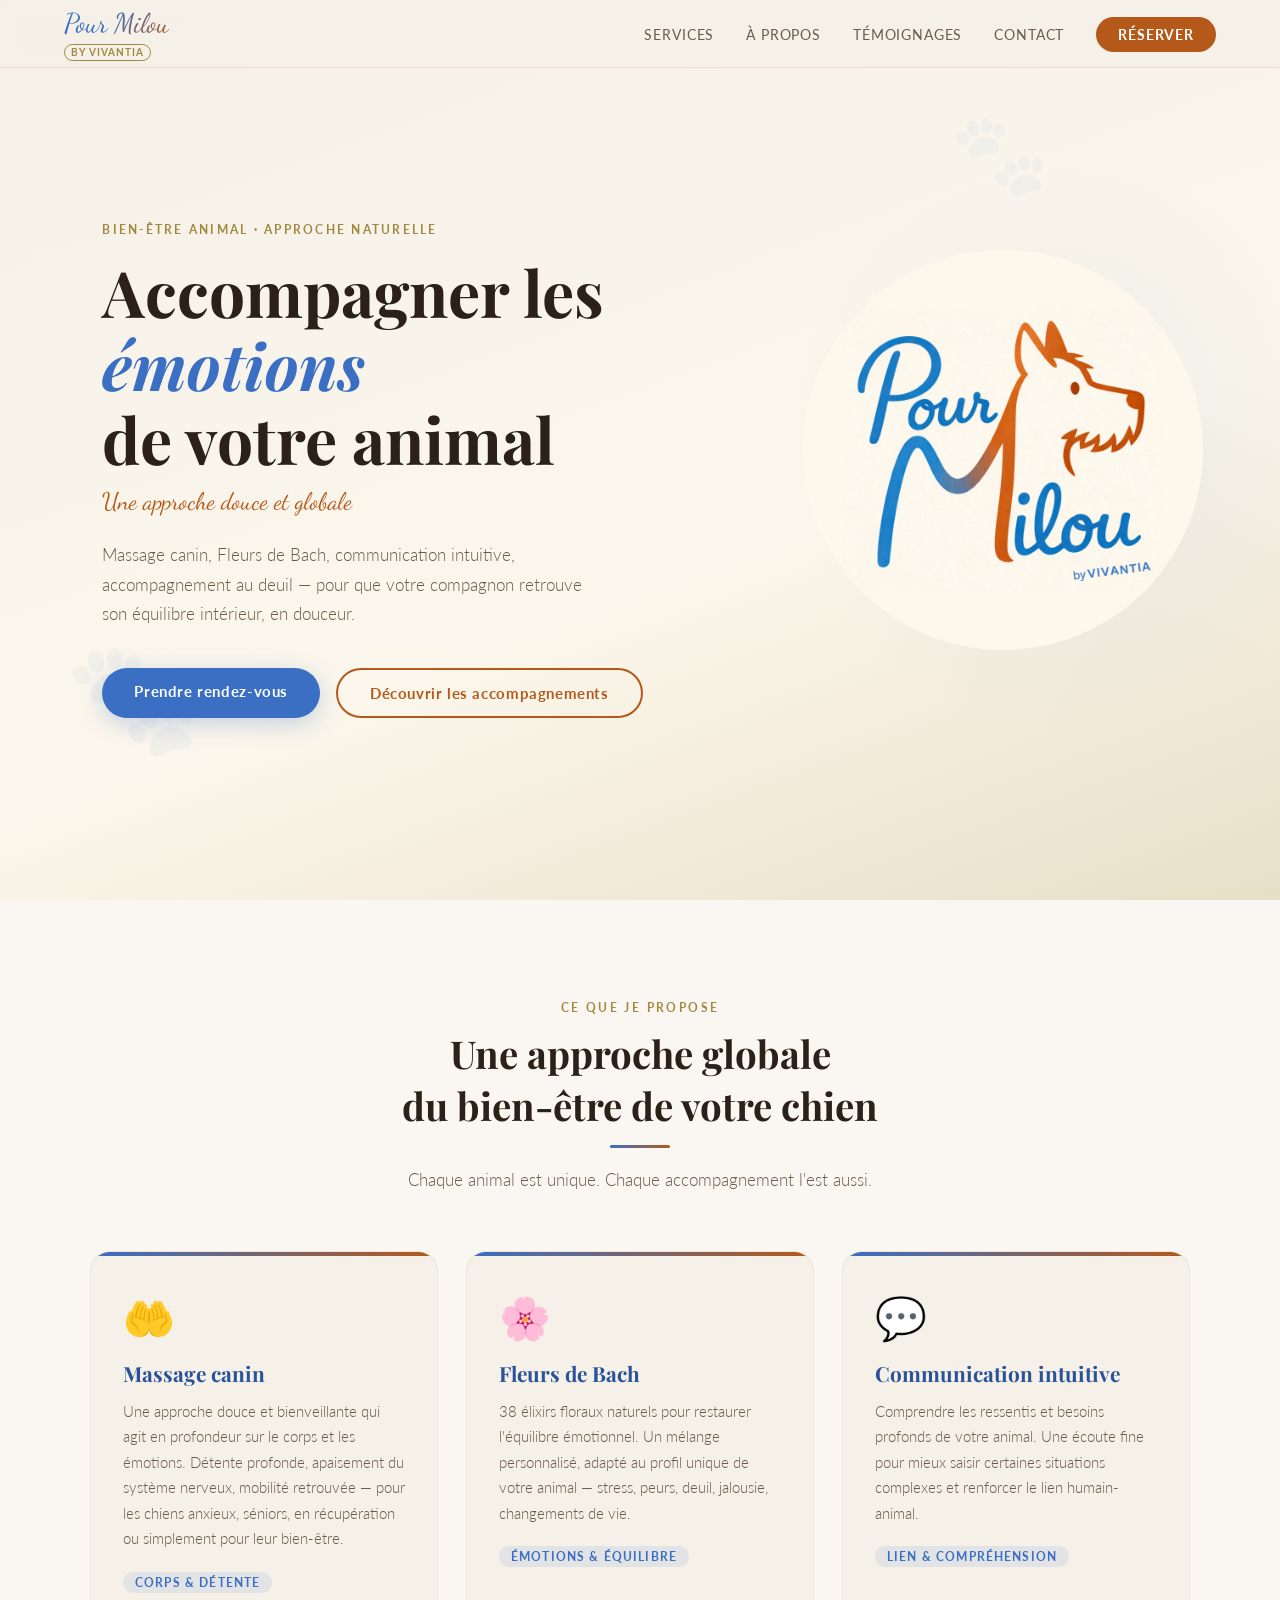
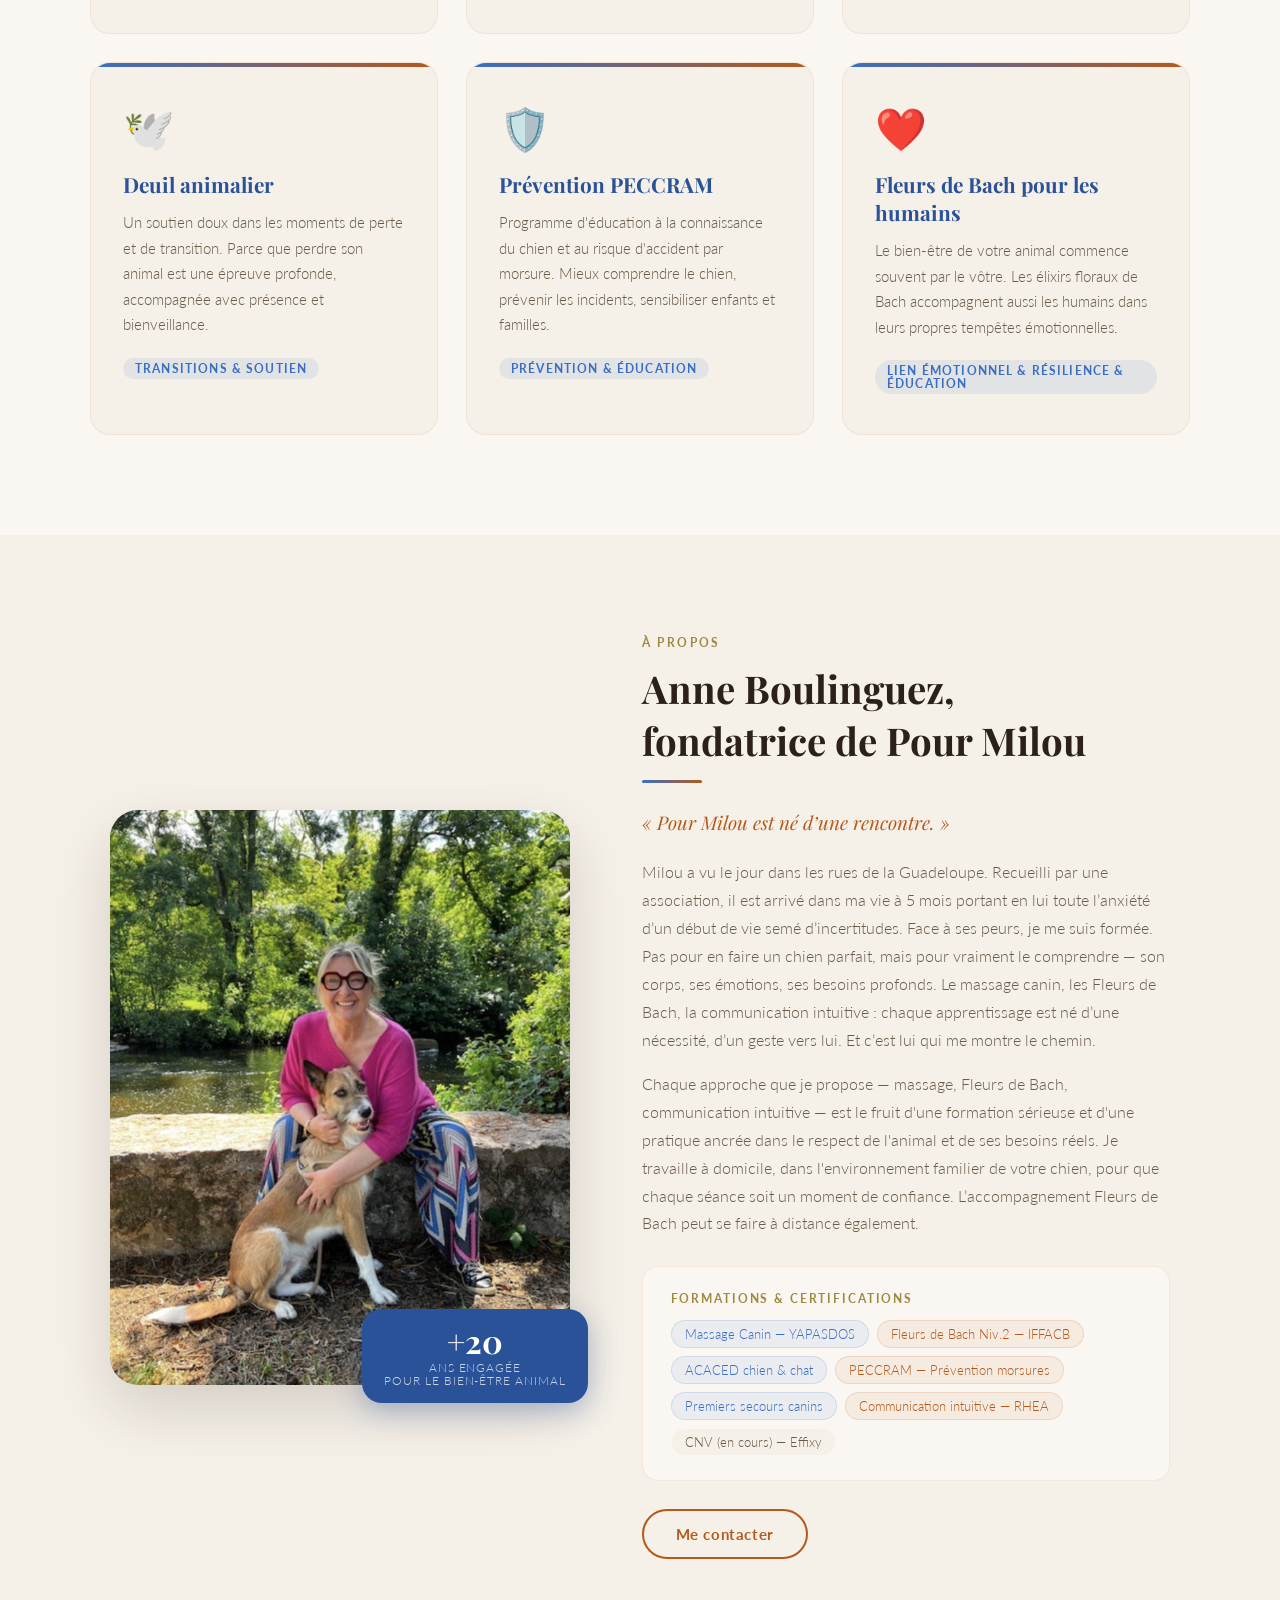
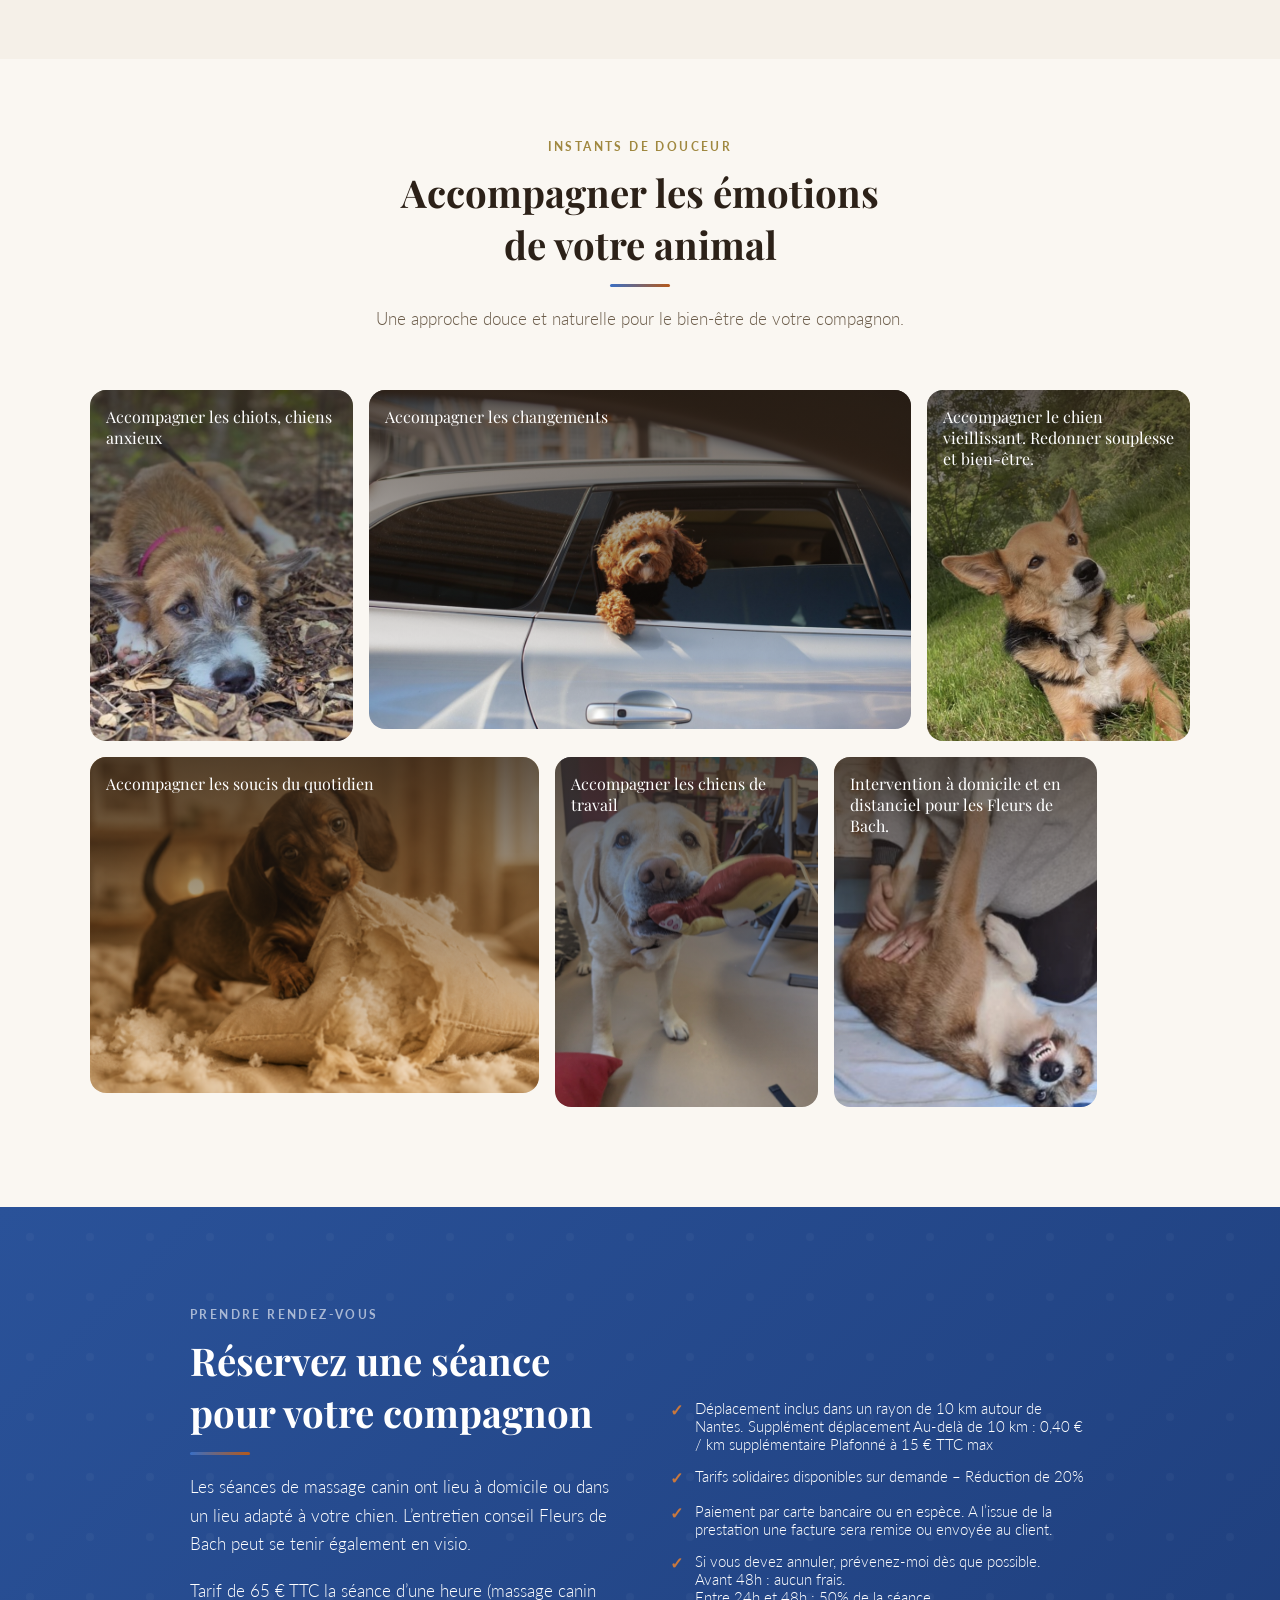
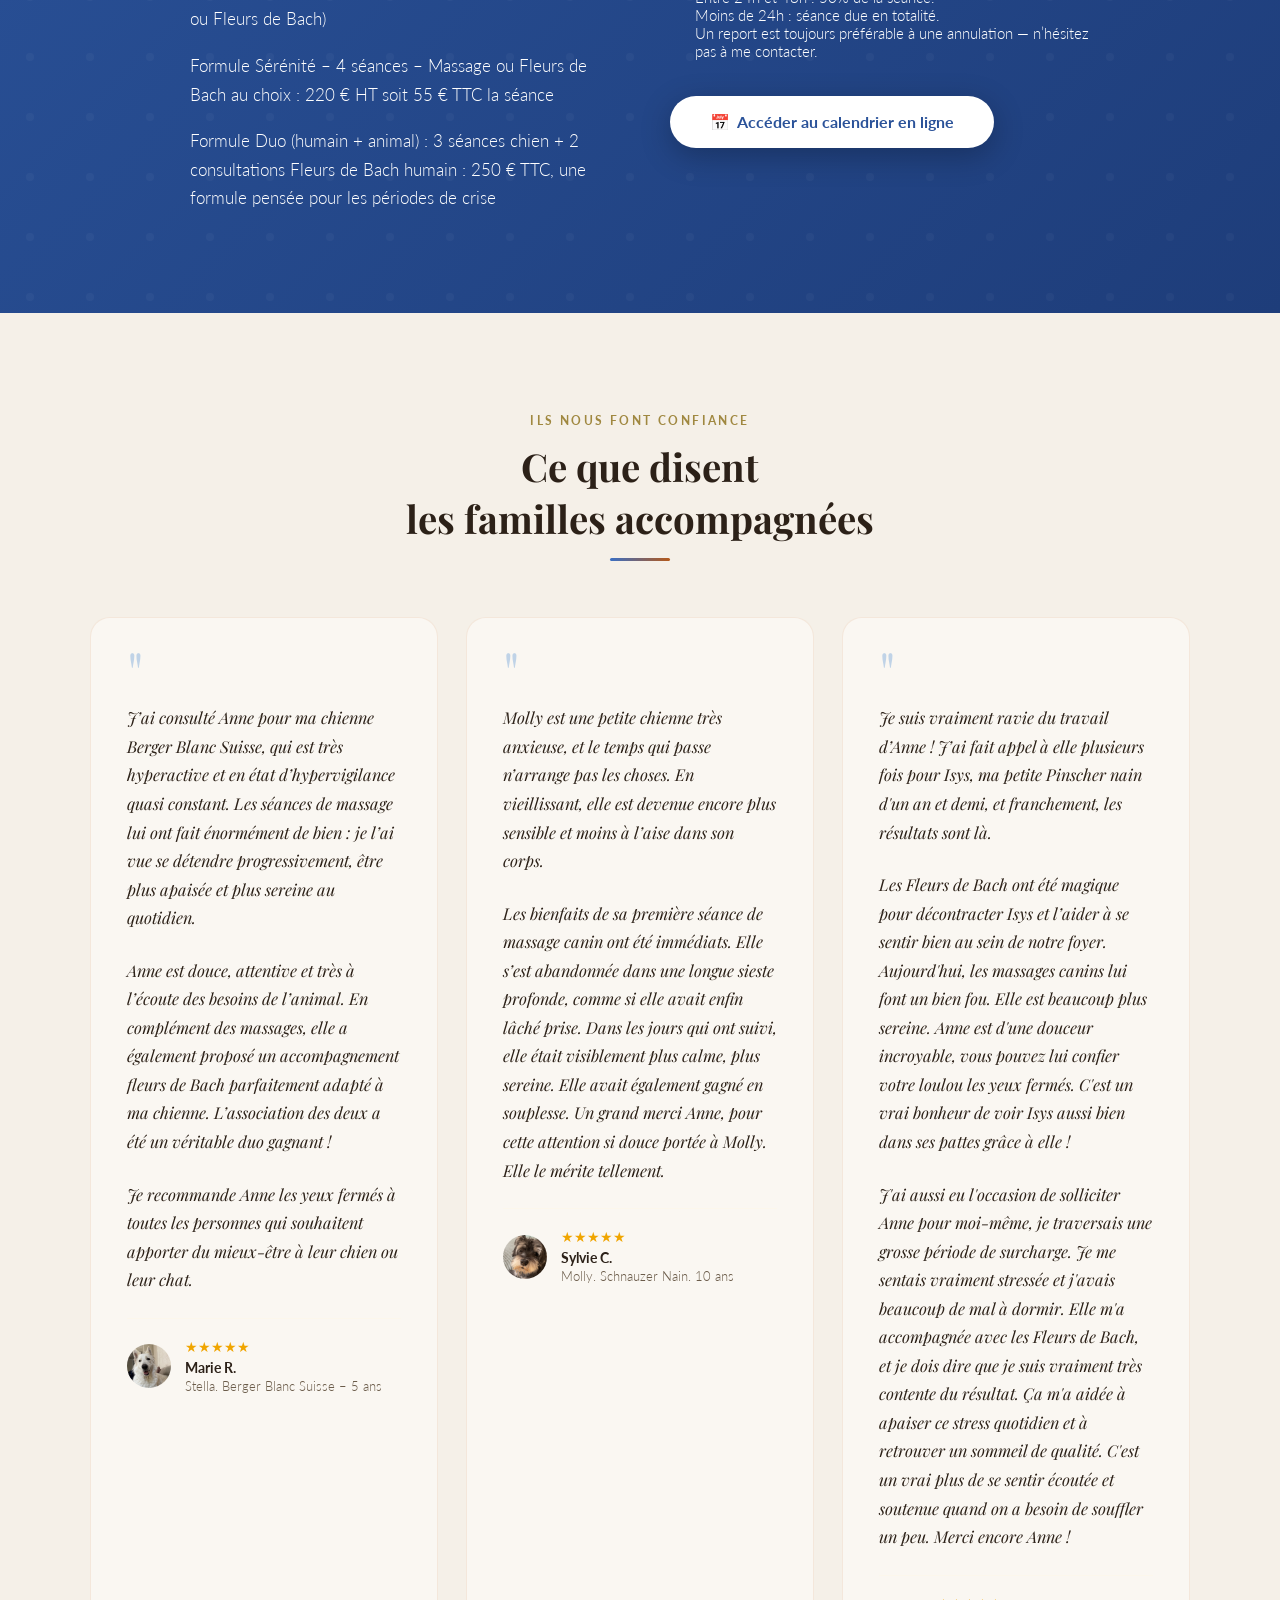
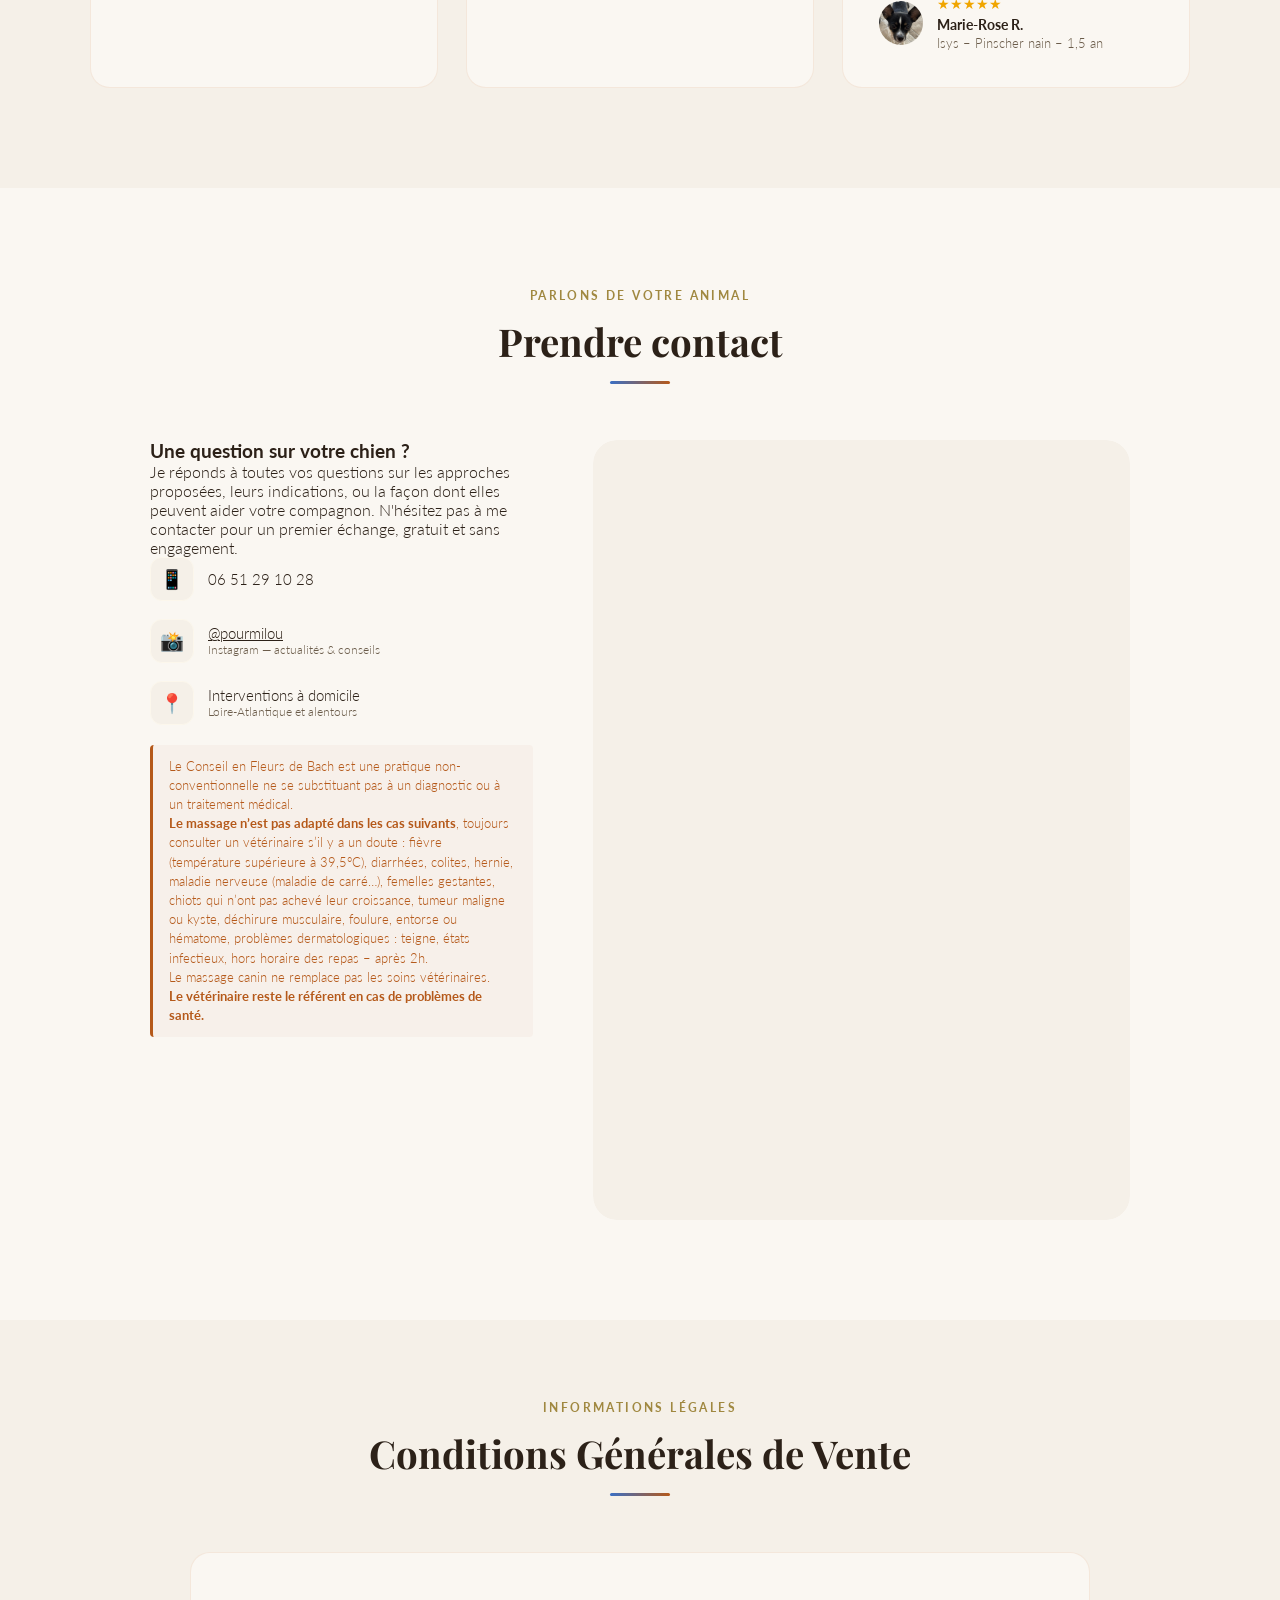
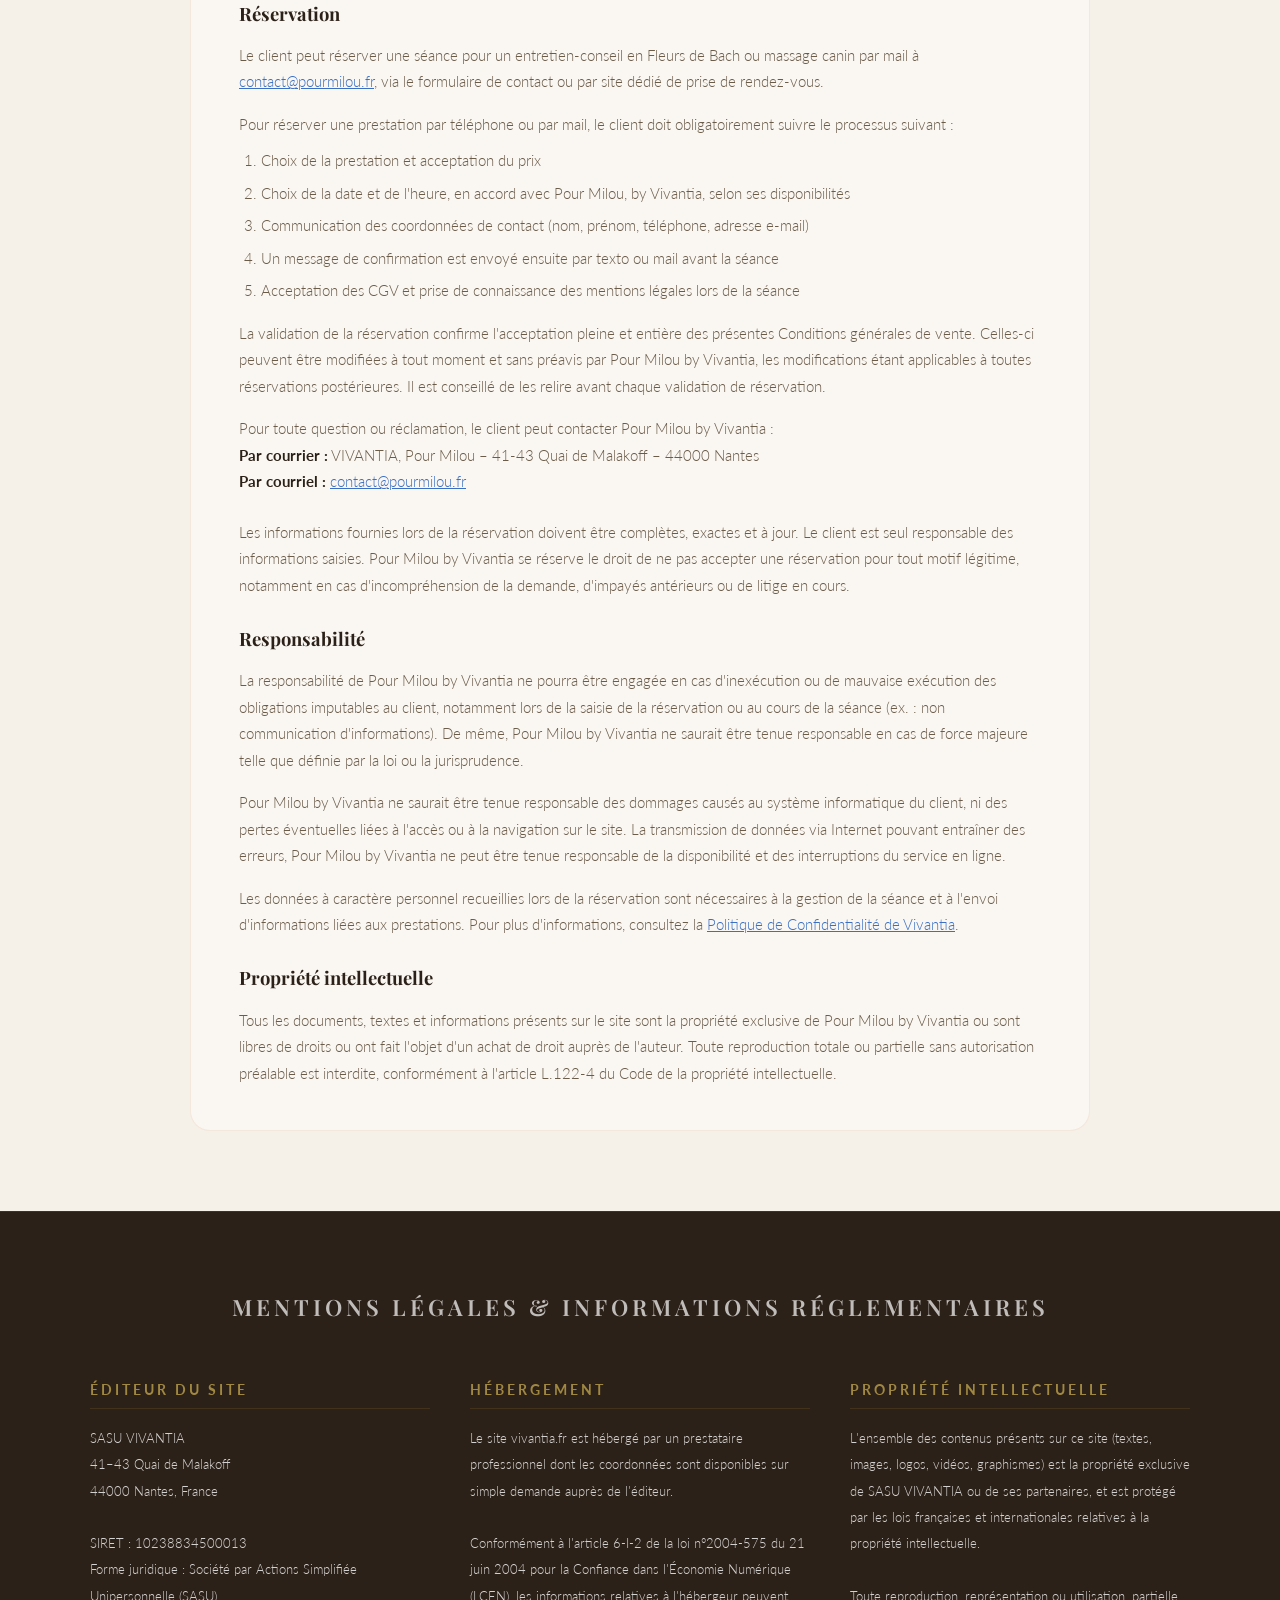
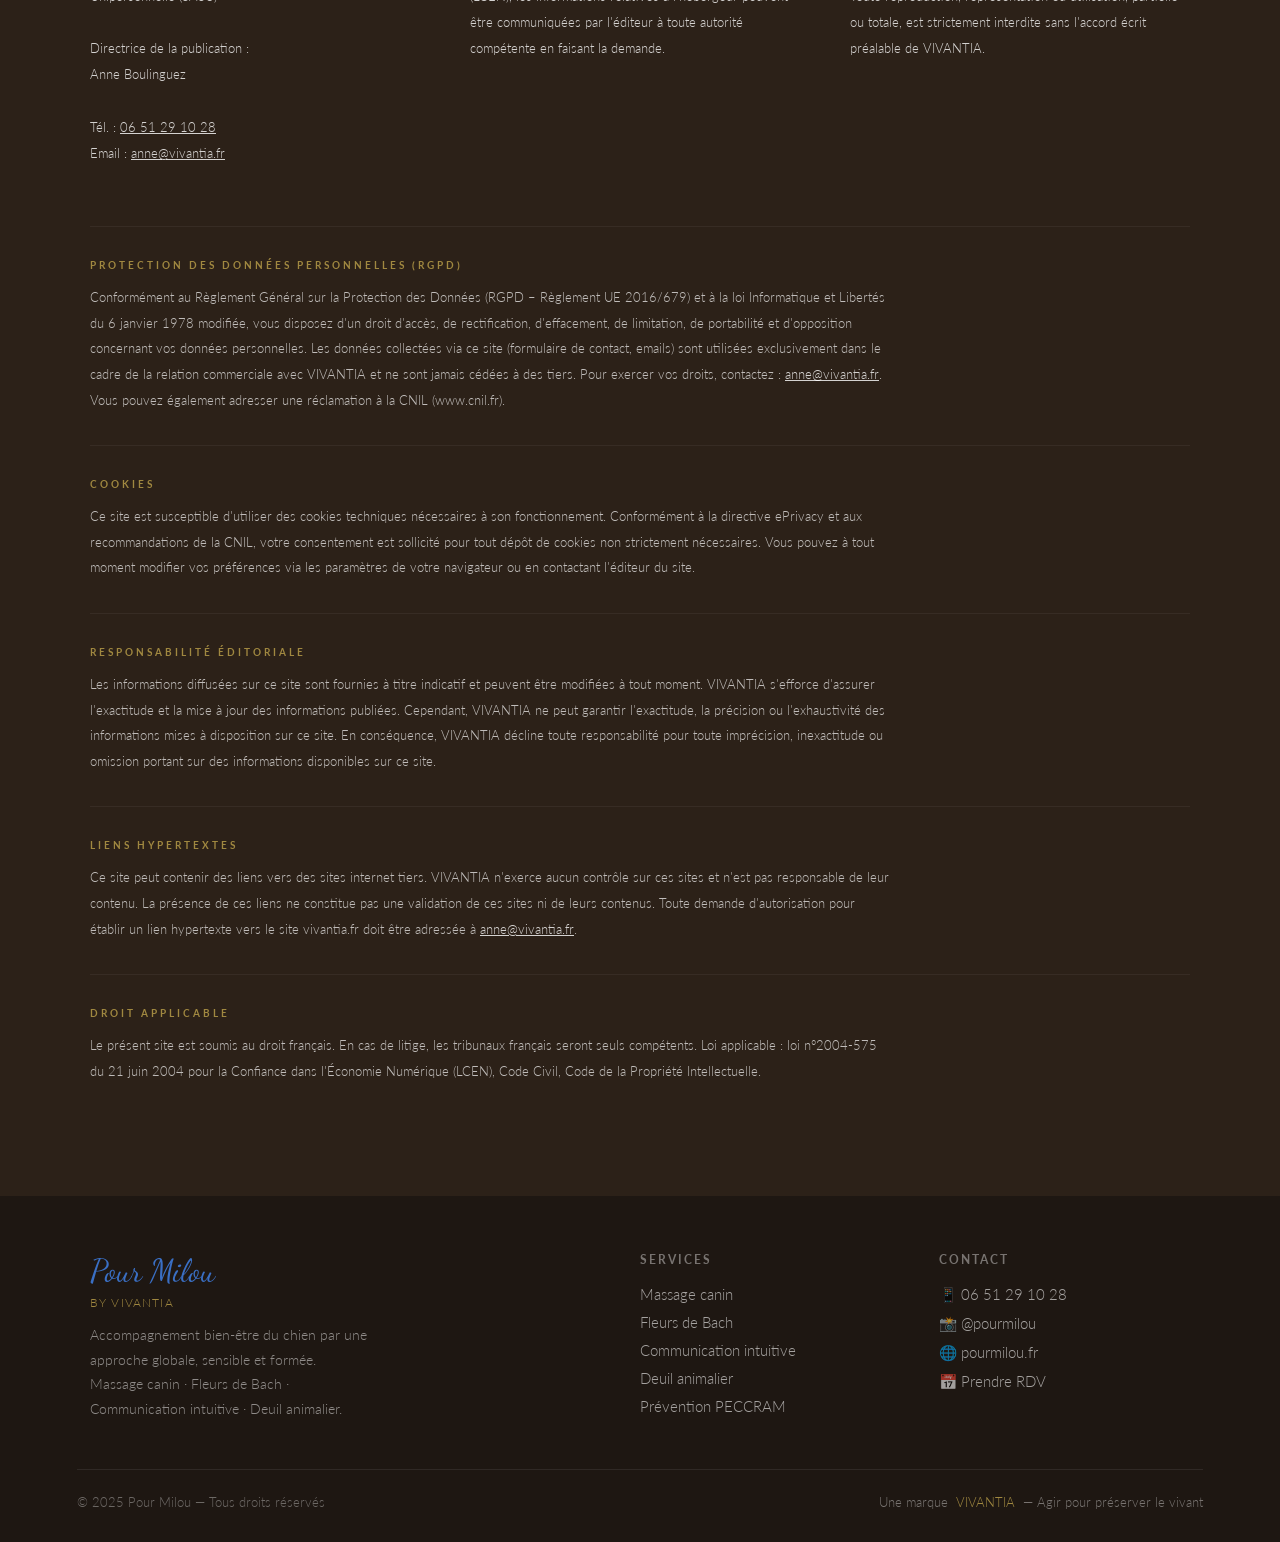
==== commit 07c43df6: "Optimized image and meta info" ====
--- a/index.html
+++ b/index.html
@@ -6,343 +6,49 @@
       crossorigin="anonymous"
       referrerpolicy="no-referrer"
     ></script>
-    <script>
-      (function () {
-        const originalConsole = window.console;
-        window.console = {
-          log: (...args) => {
-            originalConsole.log(...args);
-            window.parent.postMessage(
-              { type: "console", message: args.join(" ") },
-              "*",
-            );
-          },
-          error: (...args) => {
-            originalConsole.error(...args);
-            window.parent.postMessage(
-              { type: "console", message: "Error: " + args.join(" ") },
-              "*",
-            );
-          },
-          warn: (...args) => {
-            originalConsole.warn(...args);
-            window.parent.postMessage(
-              { type: "console", message: "Warning: " + args.join(" ") },
-              "*",
-            );
-          },
-        };
-
-        let requestId = 0;
-        let callbacksMap = new Map();
-        let streamControllers = new Map();
-
-        window.claude = {
-          complete: (prompt) => {
-            return new Promise((resolve, reject) => {
-              const id = requestId++;
-              callbacksMap.set(id, { resolve, reject });
-              window.parent.postMessage(
-                { type: "claudeComplete", id, prompt },
-                "*",
-              );
-            });
-          },
-        };
-
-        window.storage = {
-          get: (key, shared = false) => {
-            return new Promise((resolve, reject) => {
-              const id = requestId++;
-              callbacksMap.set(id, { resolve, reject });
-              window.parent.postMessage(
-                { type: "storageGet", id, key, shared },
-                "*",
-              );
-            });
-          },
-          set: (key, value, shared = false) => {
-            return new Promise((resolve, reject) => {
-              const id = requestId++;
-              callbacksMap.set(id, { resolve, reject });
-              window.parent.postMessage(
-                { type: "storageSet", id, key, value, shared },
-                "*",
-              );
-            });
-          },
-          delete: (key, shared = false) => {
-            return new Promise((resolve, reject) => {
-              const id = requestId++;
-              callbacksMap.set(id, { resolve, reject });
-              window.parent.postMessage(
-                { type: "storageDelete", id, key, shared },
-                "*",
-              );
-            });
-          },
-          list: (prefix, shared = false) => {
-            return new Promise((resolve, reject) => {
-              const id = requestId++;
-              callbacksMap.set(id, { resolve, reject });
-              window.parent.postMessage(
-                { type: "storageList", id, prefix, shared },
-                "*",
-              );
-            });
-          },
-        };
-
-        let pendingBlobs = new Map();
-        URL.createObjectURL = (blob) => {
-          // Store the blob and create an ID and URL for it
-          const blobId = `blob-${Date.now()}-${Math.random()}`;
-          pendingBlobs.set(blobId, blob);
-          return `blob-request://${blobId}`;
-        };
-
-        URL.revokeObjectURL = (url) => {
-          // Remove the blob from our store
-          const blobId = url.replace("blob-request://", "");
-          pendingBlobs.delete(blobId);
-        };
-
-        const getBlobFromURL = (url) => {
-          const blobId = url.replace("blob-request://", "");
-          return pendingBlobs.get(blobId);
-        };
-
-        // Override global fetch with streaming support
-        window.fetch = (url, init = {}) => {
-          return new Promise((resolve, reject) => {
-            const id = requestId++;
-            const channelId = `fetch-${id}-${Date.now()}`;
-
-            callbacksMap.set(id, {
-              resolve: (response) => {
-                // Create a ReadableStream for the response body
-                const stream = new ReadableStream({
-                  start(controller) {
-                    streamControllers.set(channelId, controller);
-                  },
-                  cancel() {
-                    streamControllers.delete(channelId);
-                  },
-                });
-
-                // Create and return the Response with the stream
-                resolve(
-                  new Response(stream, {
-                    status: response.status,
-                    statusText: response.statusText,
-                    headers: response.headers,
-                  }),
-                );
-              },
-              reject,
-              channelId,
-            });
-
-            window.parent.postMessage(
-              {
-                type: "proxyFetch",
-                id,
-                url,
-                init,
-                channelId,
-              },
-              "*",
-            );
-          });
-        };
-
-        window.addEventListener("message", async (event) => {
-          if (event.data.type === "takeScreenshot") {
-            const rootElement = document.getElementById(
-              "artifacts-component-root-html",
-            );
-            if (!rootElement) {
-              window.parent.postMessage(
-                {
-                  type: "screenshotError",
-                  error: new Error("Root element not found"),
-                },
-                "*",
-              );
-            }
-            const screenshot = await htmlToImage.toPng(rootElement, {
-              imagePlaceholder:
-                "[data-uri]",
-            });
-            window.parent.postMessage(
-              {
-                type: "screenshotData",
-                data: screenshot,
-              },
-              "*",
-            );
-          } else if (event.data.type === "claudeComplete") {
-            const callback = callbacksMap.get(event.data.id);
-            if (event.data.error) {
-              callback.reject(new Error(event.data.error));
-            } else {
-              callback.resolve(event.data.completion);
-            }
-            callbacksMap.delete(event.data.id);
-          } else if (event.data.type === "proxyFetchResponse") {
-            const callback = callbacksMap.get(event.data.id);
-            if (event.data.error) {
-              callback.reject(new Error(event.data.error));
-              callbacksMap.delete(event.data.id);
-            } else {
-              // Initial response with headers, status, etc.
-              callback.resolve({
-                status: event.data.status,
-                statusText: event.data.statusText,
-                headers: event.data.headers,
-              });
-              // Don't delete the callback yet if streaming
-              if (!event.data.body) {
-                callbacksMap.delete(event.data.id);
-              }
-            }
-          } else if (event.data.type === "proxyFetchStream") {
-            // Handle streaming data chunks
-            const controller = streamControllers.get(event.data.channelId);
-            if (controller) {
-              if (event.data.error) {
-                controller.error(new Error(event.data.error));
-                streamControllers.delete(event.data.channelId);
-              } else if (event.data.done) {
-                controller.close();
-                streamControllers.delete(event.data.channelId);
-                // Clean up the callback
-                const callback = Array.from(callbacksMap.entries()).find(
-                  ([_, value]) => value.channelId === event.data.channelId,
-                );
-                if (callback) {
-                  callbacksMap.delete(callback[0]);
-                }
-              } else if (event.data.chunk) {
-                controller.enqueue(new Uint8Array(event.data.chunk));
-              }
-            }
-          } else if (event.data.type === "storageGet") {
-            const callback = callbacksMap.get(event.data.id);
-            if (event.data.error) {
-              callback.reject(new Error(event.data.error));
-            } else {
-              callback.resolve(event.data.result);
-            }
-            callbacksMap.delete(event.data.id);
-          } else if (event.data.type === "storageSet") {
-            const callback = callbacksMap.get(event.data.id);
-            if (event.data.error) {
-              callback.reject(new Error(event.data.error));
-            } else {
-              callback.resolve(event.data.result);
-            }
-            callbacksMap.delete(event.data.id);
-          } else if (event.data.type === "storageDelete") {
-            const callback = callbacksMap.get(event.data.id);
-            if (event.data.error) {
-              callback.reject(new Error(event.data.error));
-            } else {
-              callback.resolve(event.data.result);
-            }
-            callbacksMap.delete(event.data.id);
-          } else if (event.data.type === "storageList") {
-            const callback = callbacksMap.get(event.data.id);
-            if (event.data.error) {
-              callback.reject(new Error(event.data.error));
-            } else {
-              callback.resolve(event.data.result);
-            }
-            callbacksMap.delete(event.data.id);
-          }
-        });
-
-        window.addEventListener("click", (event) => {
-          const isEl = event.target instanceof HTMLElement;
-          if (!isEl) return;
-
-          // find ancestor links
-          const linkEl = event.target.closest("a");
-          if (!linkEl || !linkEl.href) return;
-
-          event.preventDefault();
-          event.stopImmediatePropagation();
-
-          if (linkEl.href.startsWith("blob-request:")) {
-            const blob = getBlobFromURL(linkEl.href);
-            if (!blob) return;
-            void blob.arrayBuffer().then((data) => {
-              window.parent.postMessage({
-                type: "downloadFile",
-                filename: linkEl.download,
-                data,
-                mimeType: blob.type || "application/octet-stream",
-              });
-            });
-          } else if (linkEl.href.startsWith("data:")) {
-            const [header, base64Data] = linkEl.href.split(",");
-            const mimeMatch = header.match(/data:([^;]+)/);
-            const mimeType = mimeMatch
-              ? mimeMatch[1]
-              : "application/octet-stream";
-            const binaryString = atob(base64Data);
-            const data = Uint8Array.from(binaryString, (c) =>
-              c.charCodeAt(0),
-            ).buffer;
-            window.parent.postMessage({
-              type: "downloadFile",
-              filename: linkEl.download,
-              data,
-              mimeType,
-            });
-          } else {
-            let linkUrl;
-            try {
-              linkUrl = new URL(linkEl.href);
-            } catch (error) {
-              return;
-            }
-
-            if (linkUrl.hostname === window.location.hostname) return;
-
-            window.parent.postMessage(
-              {
-                type: "openExternal",
-                href: linkEl.href,
-              },
-              "*",
-            );
-          }
-        });
-
-        const originalOpen = window.open;
-        window.open = function (url) {
-          window.parent.postMessage(
-            {
-              type: "openExternal",
-              href: url,
-            },
-            "*",
-          );
-        };
-
-        window.addEventListener("error", (event) => {
-          window.parent.postMessage(
-            { type: "console", message: "Uncaught Error: " + event.message },
-            "*",
-          );
-        });
-      })();
-    </script>
 
     <meta charset="UTF-8" />
     <meta name="viewport" content="width=device-width, initial-scale=1.0" />
-    <title>Pour Milou — Accompagnement bien-être animal</title>
+    <title>Pour Milou — Accompagnement bien-être animal en Loire-Atlantique</title>
+    <meta
+      name="description"
+      content="Massage canin, Fleurs de Bach, communication intuitive et accompagnement au deuil animalier en Loire-Atlantique. Une approche douce et naturelle par Anne Boulinguez."
+    />
+    <meta
+      name="keywords"
+      content="bien-être animal, massage canin, fleurs de Bach chien, communication intuitive animale, accompagnement deuil animalier, Loire-Atlantique, Anne Boulinguez, Pour Milou"
+    />
+    <meta name="author" content="Anne Boulinguez — Pour Milou by Vivantia" />
+    <meta name="robots" content="index, follow" />
+    <link rel="canonical" href="https://pourmilou.fr/" />
+
+    <!-- Open Graph -->
+    <meta property="og:type" content="website" />
+    <meta property="og:site_name" content="Pour Milou" />
+    <meta
+      property="og:title"
+      content="Pour Milou — Accompagnement bien-être animal en Loire-Atlantique"
+    />
+    <meta
+      property="og:description"
+      content="Massage canin, Fleurs de Bach, communication intuitive et accompagnement au deuil animalier. Une approche douce et naturelle par Anne Boulinguez."
+    />
+    <meta property="og:url" content="https://pourmilou.fr/" />
+    <meta property="og:image" content="https://pourmilou.fr/logo.png" />
+    <meta property="og:locale" content="fr_FR" />
+
+    <!-- Twitter Card -->
+    <meta name="twitter:card" content="summary_large_image" />
+    <meta
+      name="twitter:title"
+      content="Pour Milou — Accompagnement bien-être animal en Loire-Atlantique"
+    />
+    <meta
+      name="twitter:description"
+      content="Massage canin, Fleurs de Bach, communication intuitive et accompagnement au deuil animalier. Une approche douce et naturelle par Anne Boulinguez."
+    />
+    <meta name="twitter:image" content="https://pourmilou.fr/logo.png" />
+
     <link
       href="https://fonts.googleapis.com/css2?family=Playfair+Display:ital,wght@0,400;0,700;1,400&amp;family=Lato:wght@300;400;700&amp;family=Dancing+Script:wght@600&amp;display=swap"
       rel="stylesheet"
@@ -355,6 +61,22 @@
       href="./favicon-96x96.png"
       sizes="96x96"
     />
+
+    <script type="application/ld+json">
+      {
+        "@context": "https://schema.org",
+        "@type": "LocalBusiness",
+        "name": "Pour Milou by Vivantia",
+        "founder": "Anne Boulinguez",
+        "description": "Accompagnement bien-être animal : massage canin, Fleurs de Bach, communication intuitive et accompagnement au deuil.",
+        "url": "https://pourmilou.fr/",
+        "telephone": "+33651291028",
+        "email": "contact@pourmilou.fr",
+        "areaServed": "Loire-Atlantique",
+        "image": "https://pourmilou.fr/logo.png",
+        "sameAs": ["https://instagram.com/pourmilou"]
+      }
+    </script>
   </head>
   <body id="artifacts-component-root-html">
     <!-- NAV -->
@@ -716,7 +438,11 @@
               à me contacter.
             </li>
           </ul>
-          <a href="https://calendly.com" target="_blank" class="btn-book">
+          <a
+            href="https://calendly.com/contact-pourmilou/30min"
+            target="_blank"
+            class="btn-book"
+          >
             📅 &nbsp;Accéder au calendrier en ligne
           </a>
         </div>
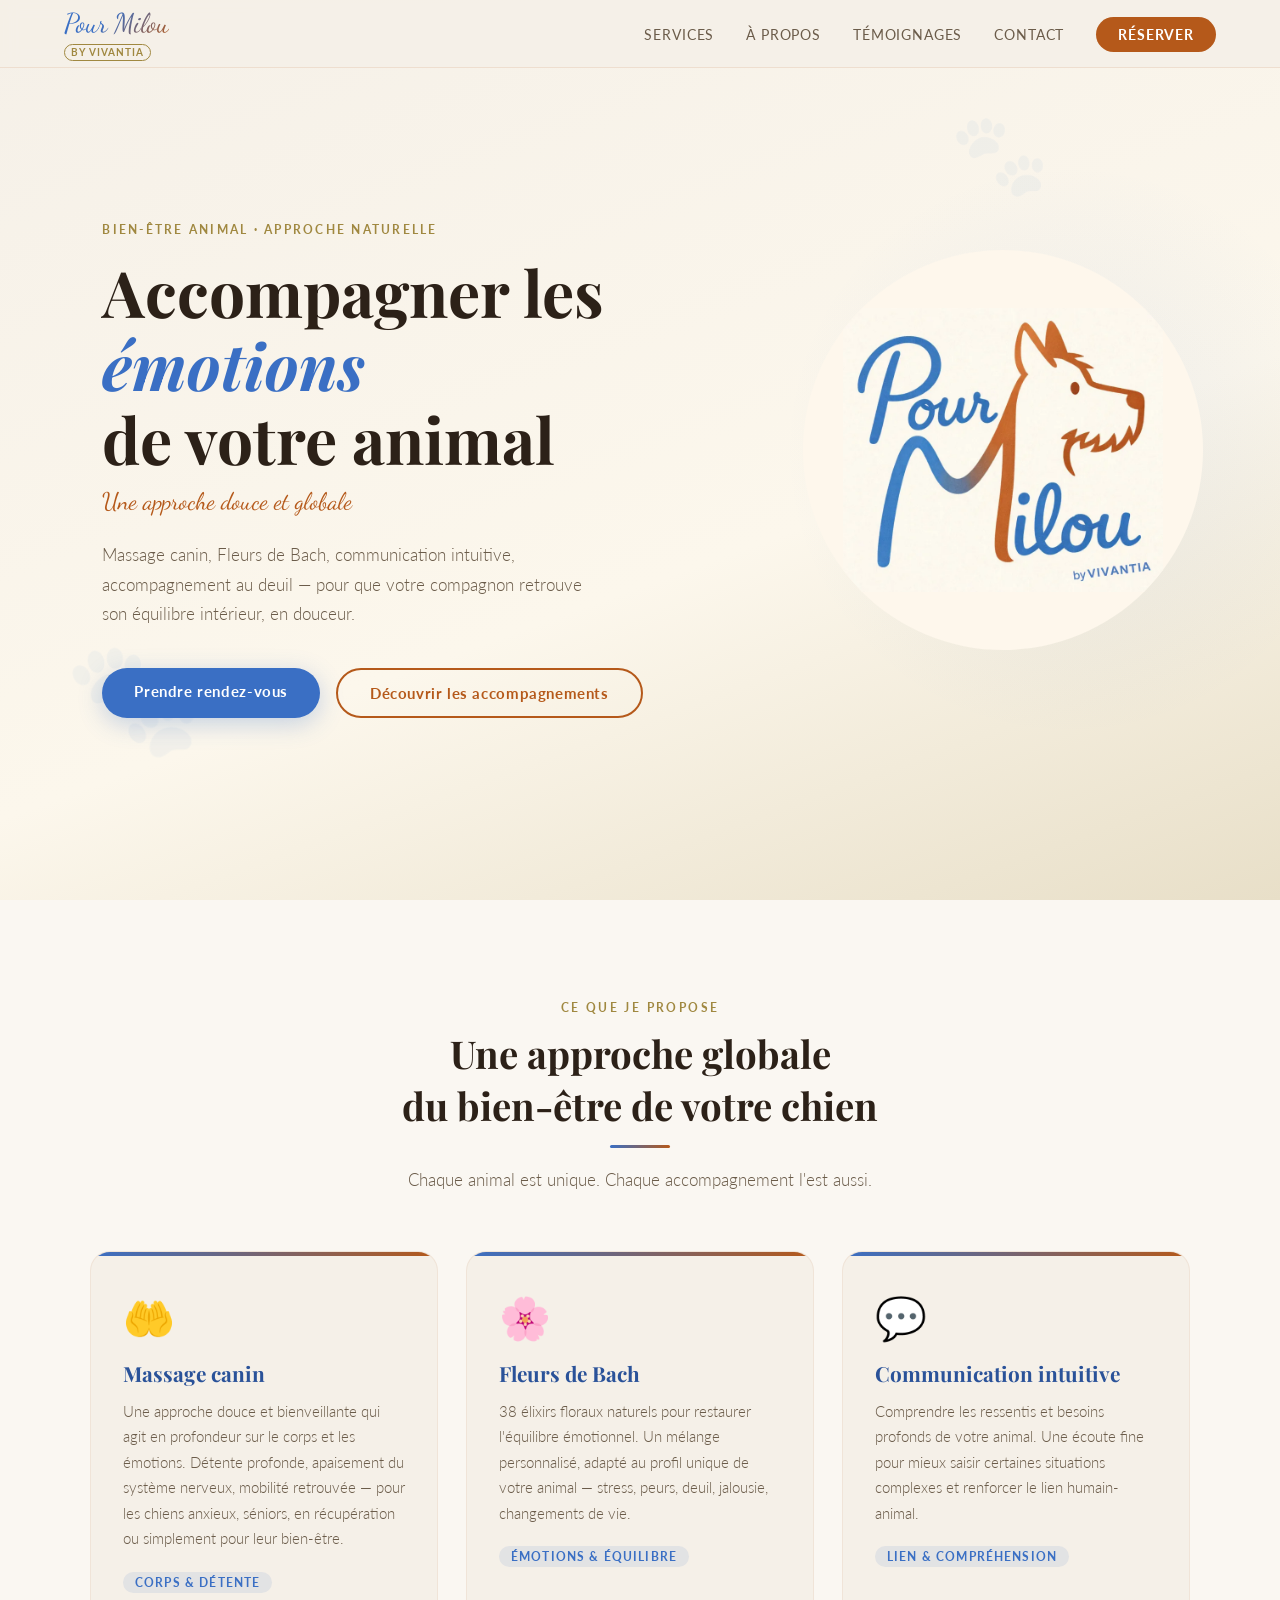
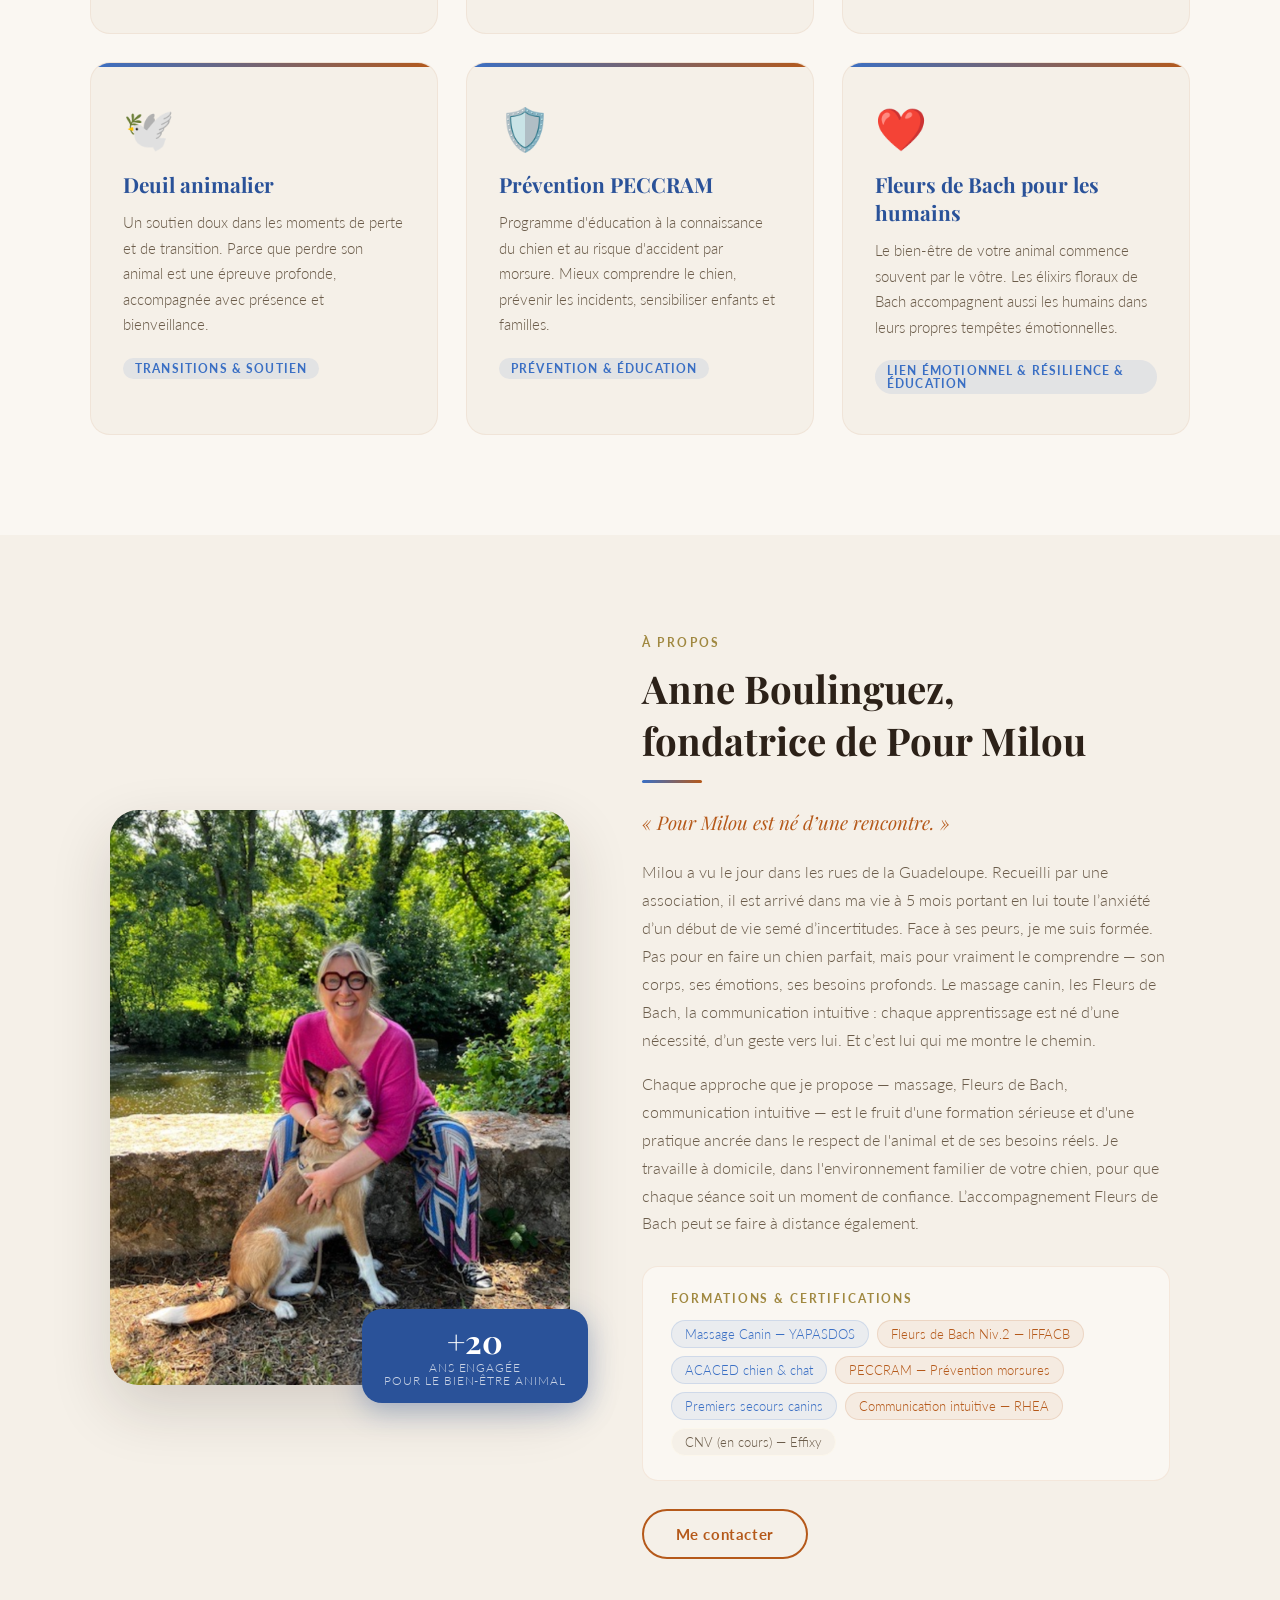
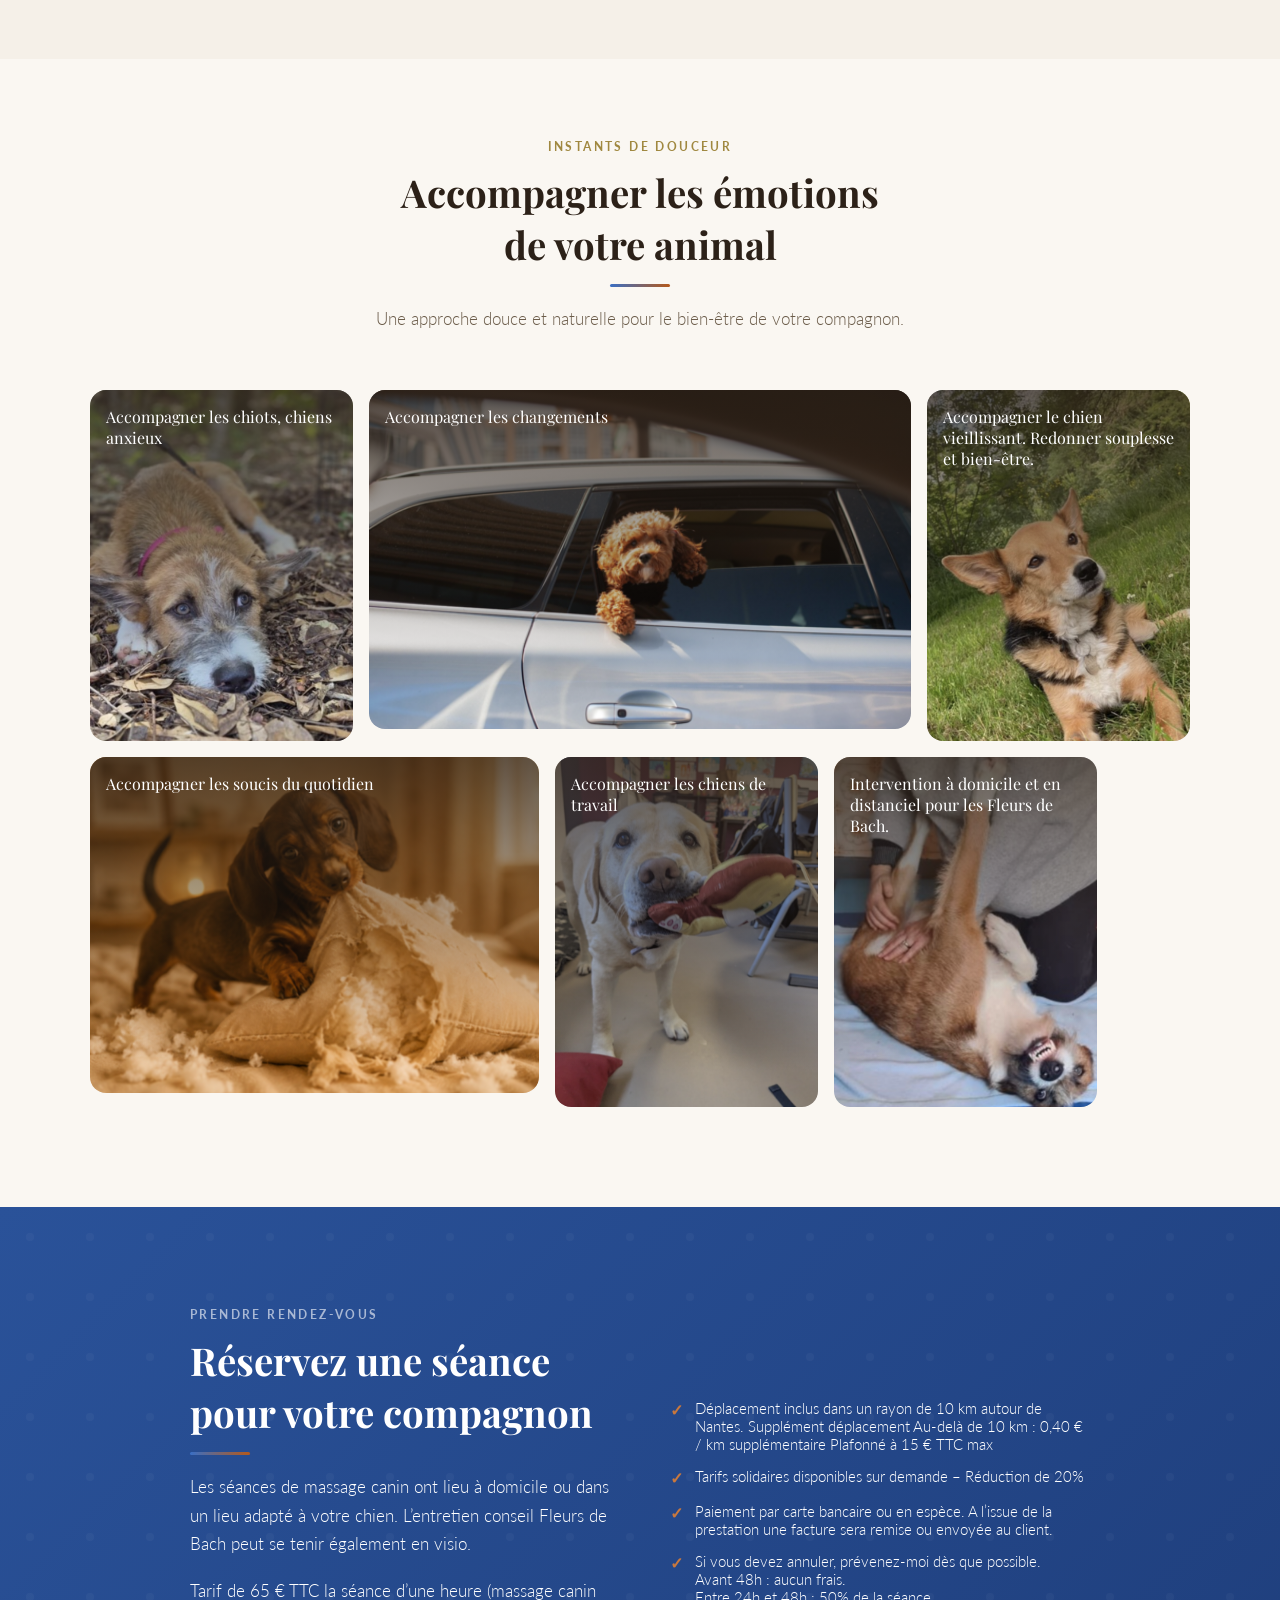
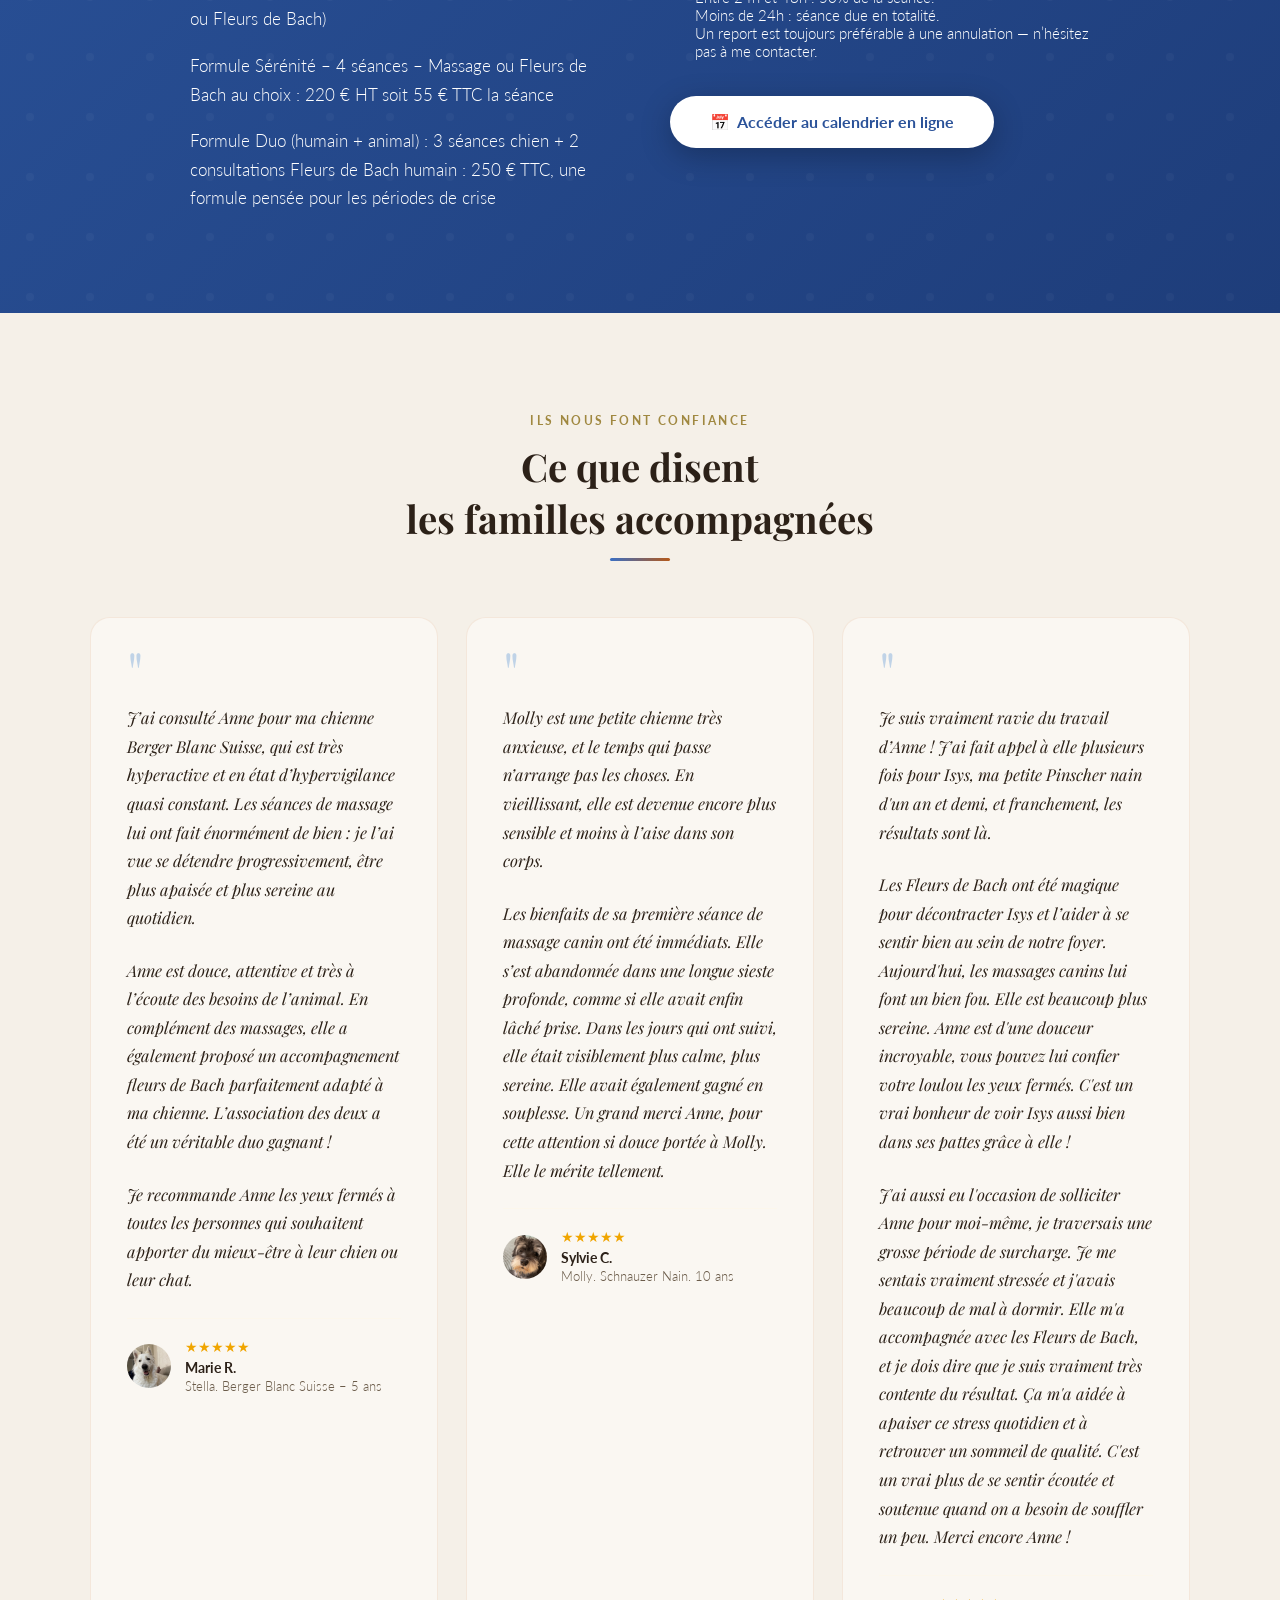
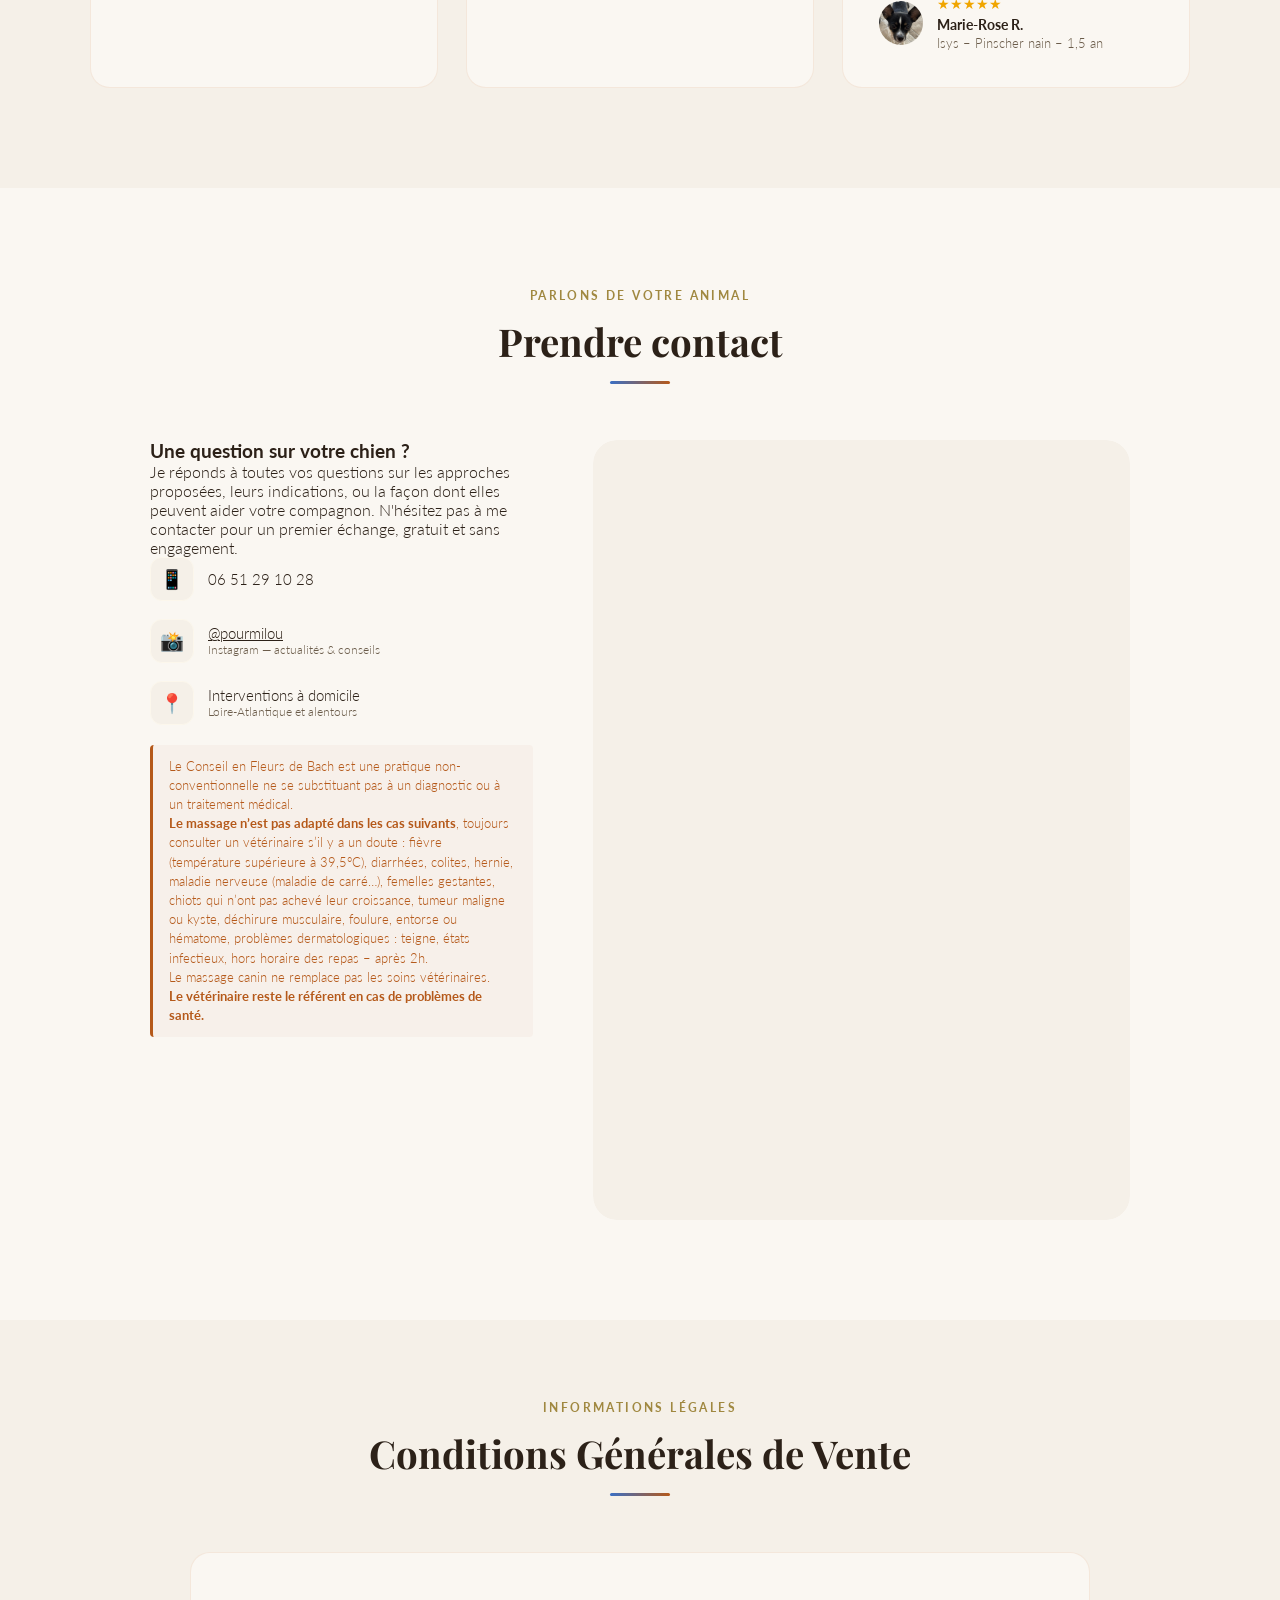
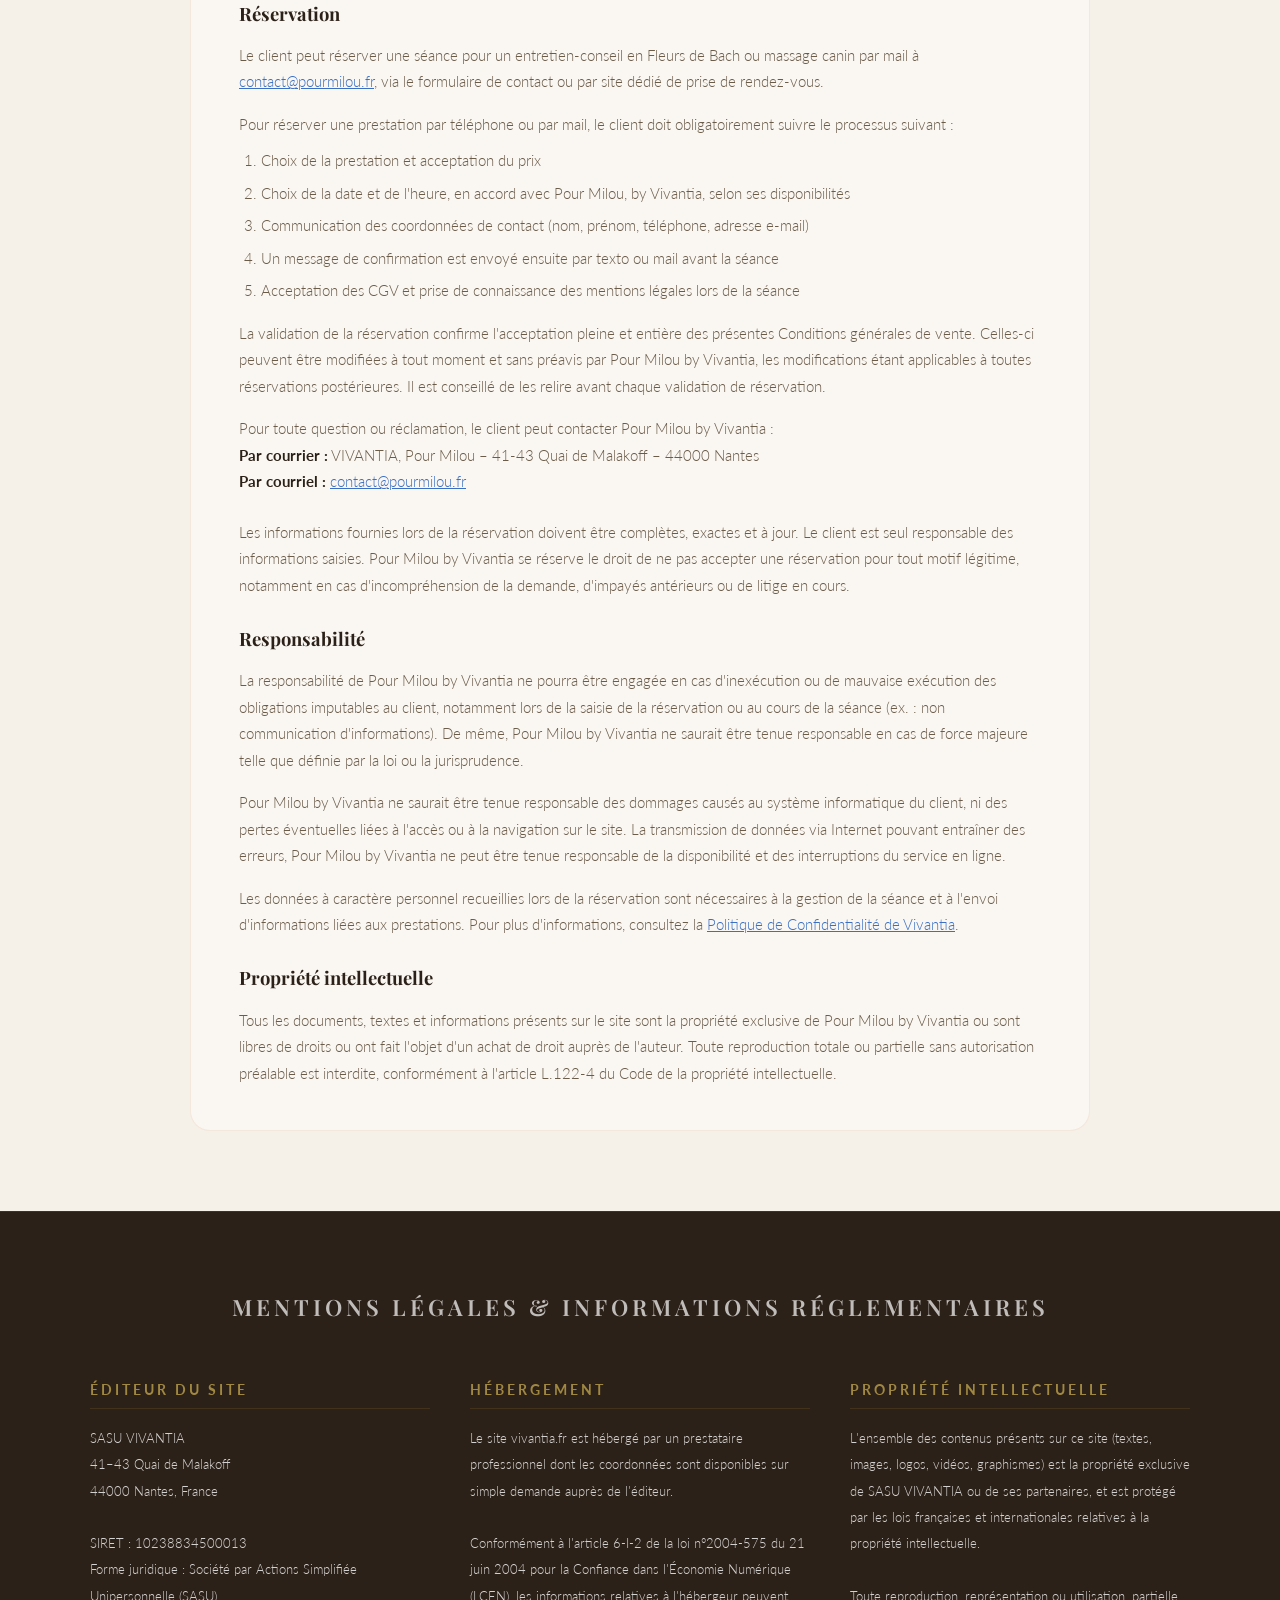
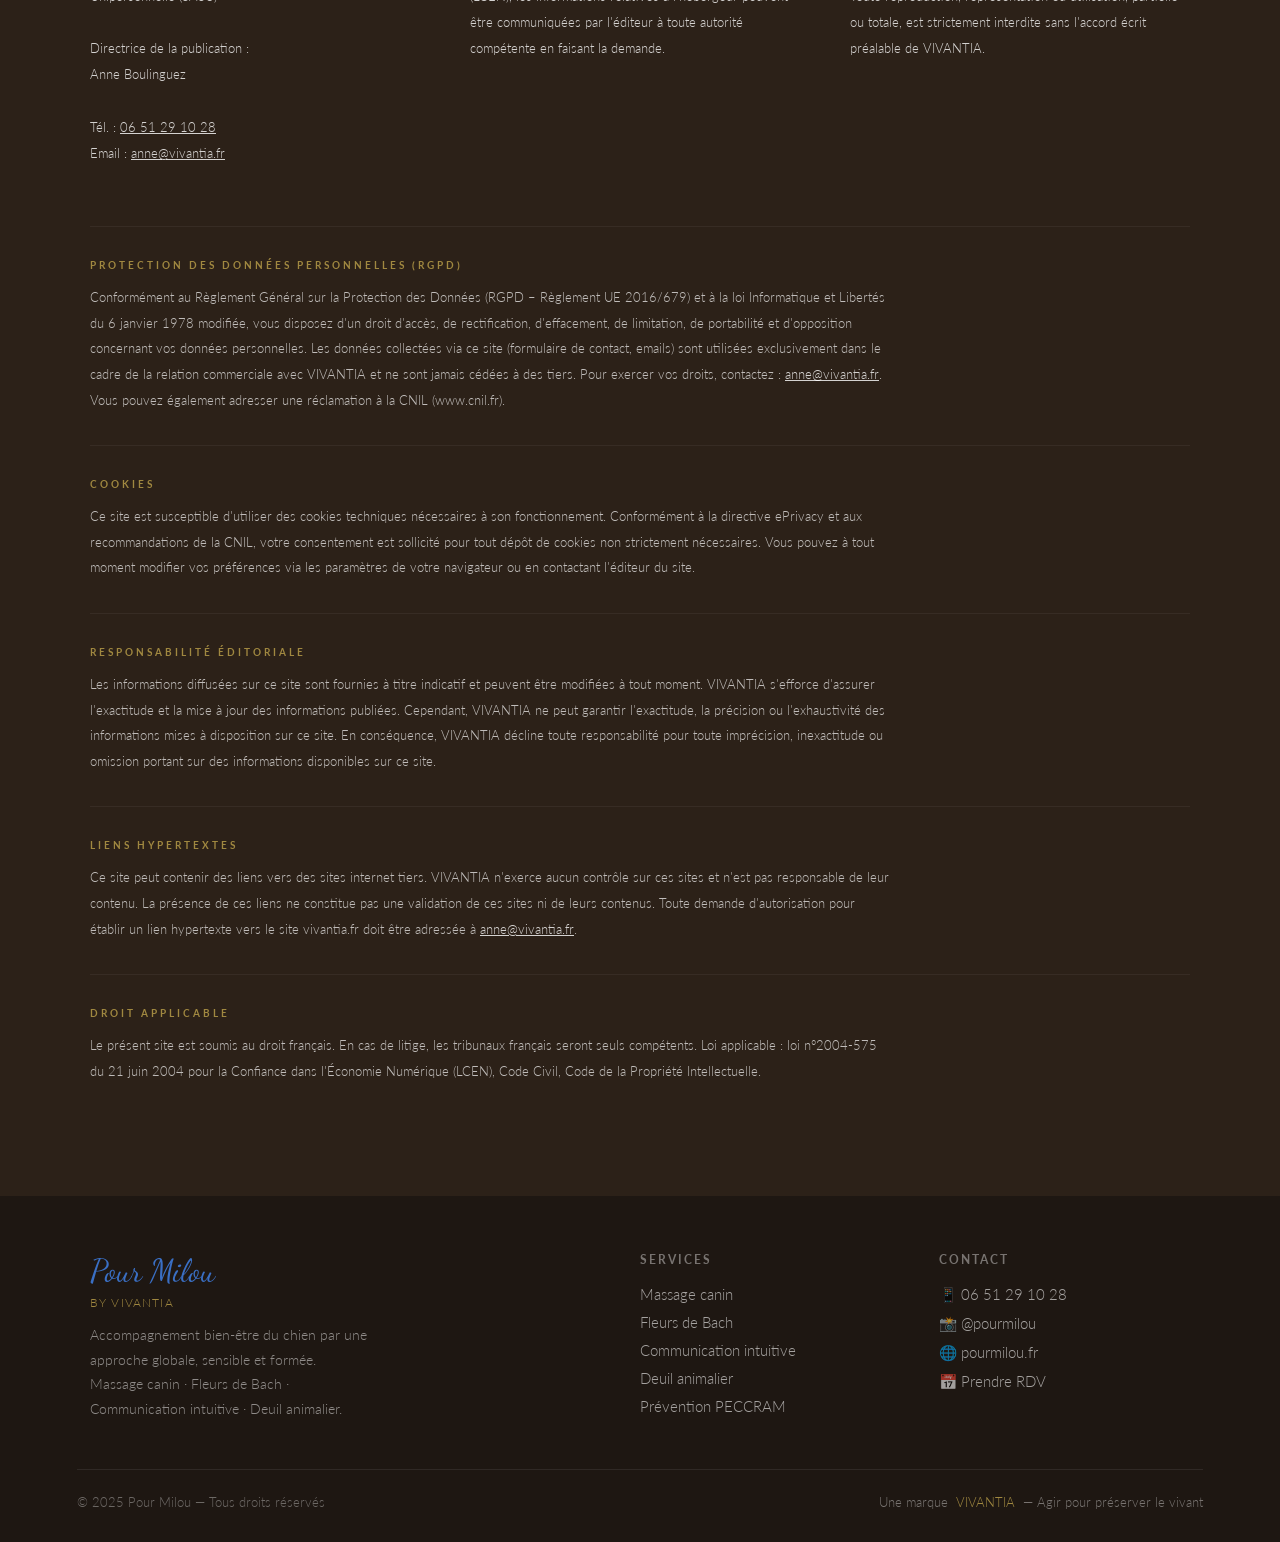
==== commit 700c7ff5: "Image optim" ====
--- a/index.html
+++ b/index.html
@@ -1,12 +1,5 @@
 <html lang="fr">
   <head>
-    <script
-      src="https://cdnjs.cloudflare.com/ajax/libs/html-to-image/1.11.13/html-to-image.min.js"
-      integrity="sha512-iZ2ORl595Wx6miw+GuadDet4WQbdSWS3JLMoNfY8cRGoEFy6oT3G9IbcrBeL6AfkgpA51ETt/faX6yLV+/gFJg=="
-      crossorigin="anonymous"
-      referrerpolicy="no-referrer"
-    ></script>
-
     <meta charset="UTF-8" />
     <meta name="viewport" content="width=device-width, initial-scale=1.0" />
     <title>Pour Milou — Accompagnement bien-être animal en Loire-Atlantique</title>
@@ -123,7 +116,7 @@
 
       <!-- SVG illustratif chien stylisé -->
       <div class="hero-illustration">
-        <img src="./logo.png" />
+        <img src="./logo.webp" />
       </div>
     </section>
 
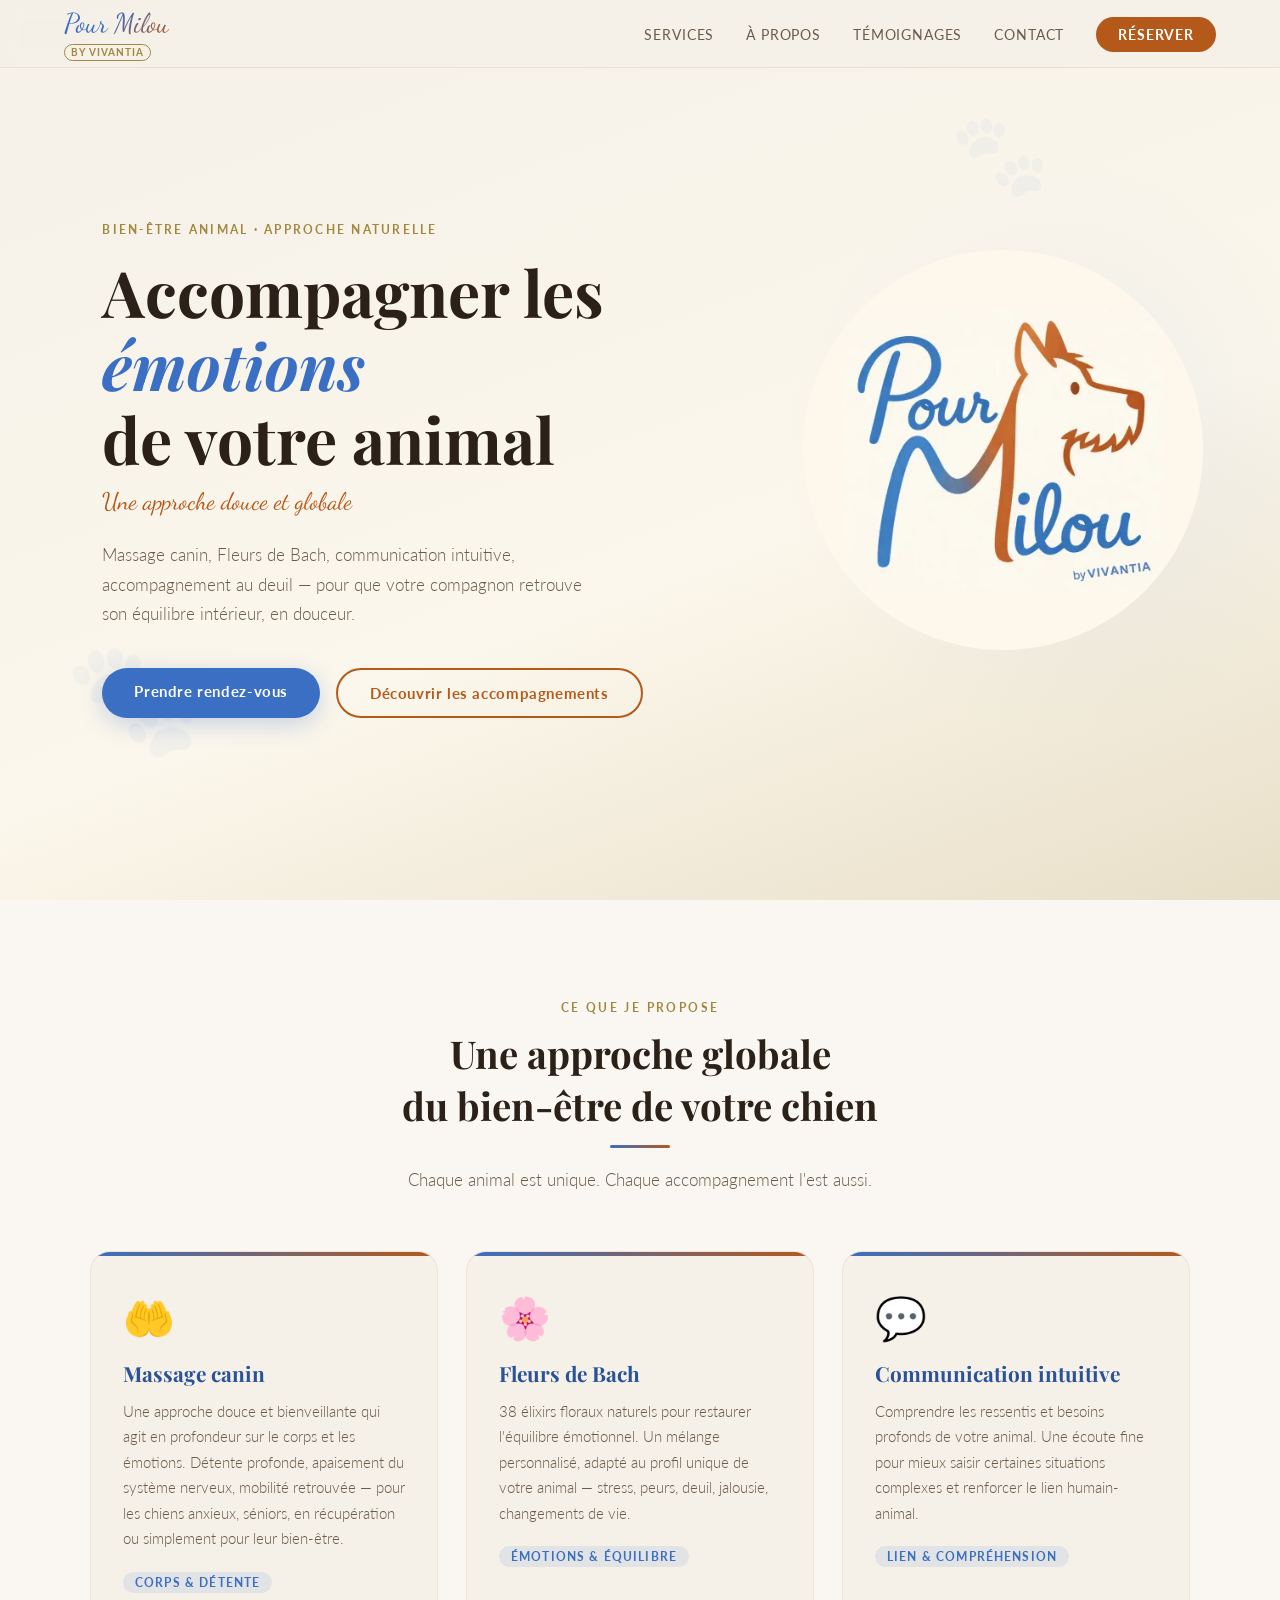
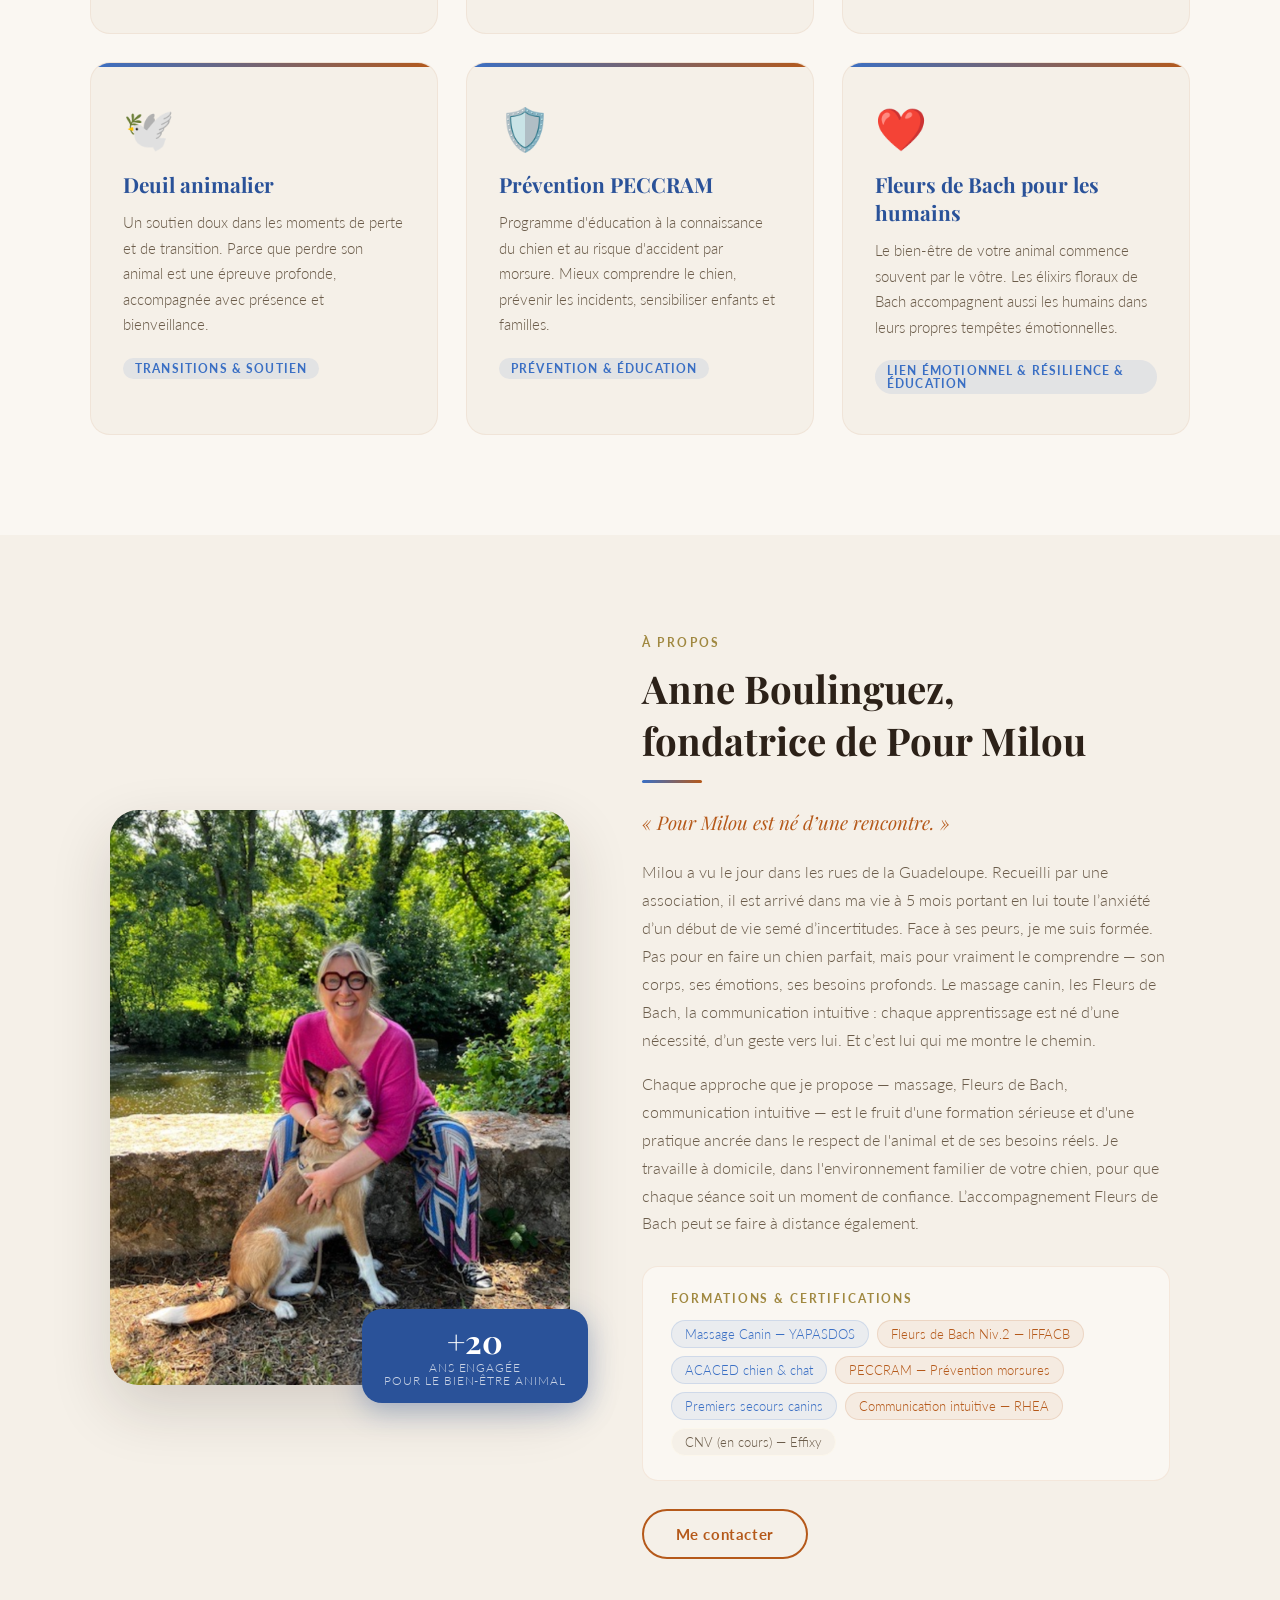
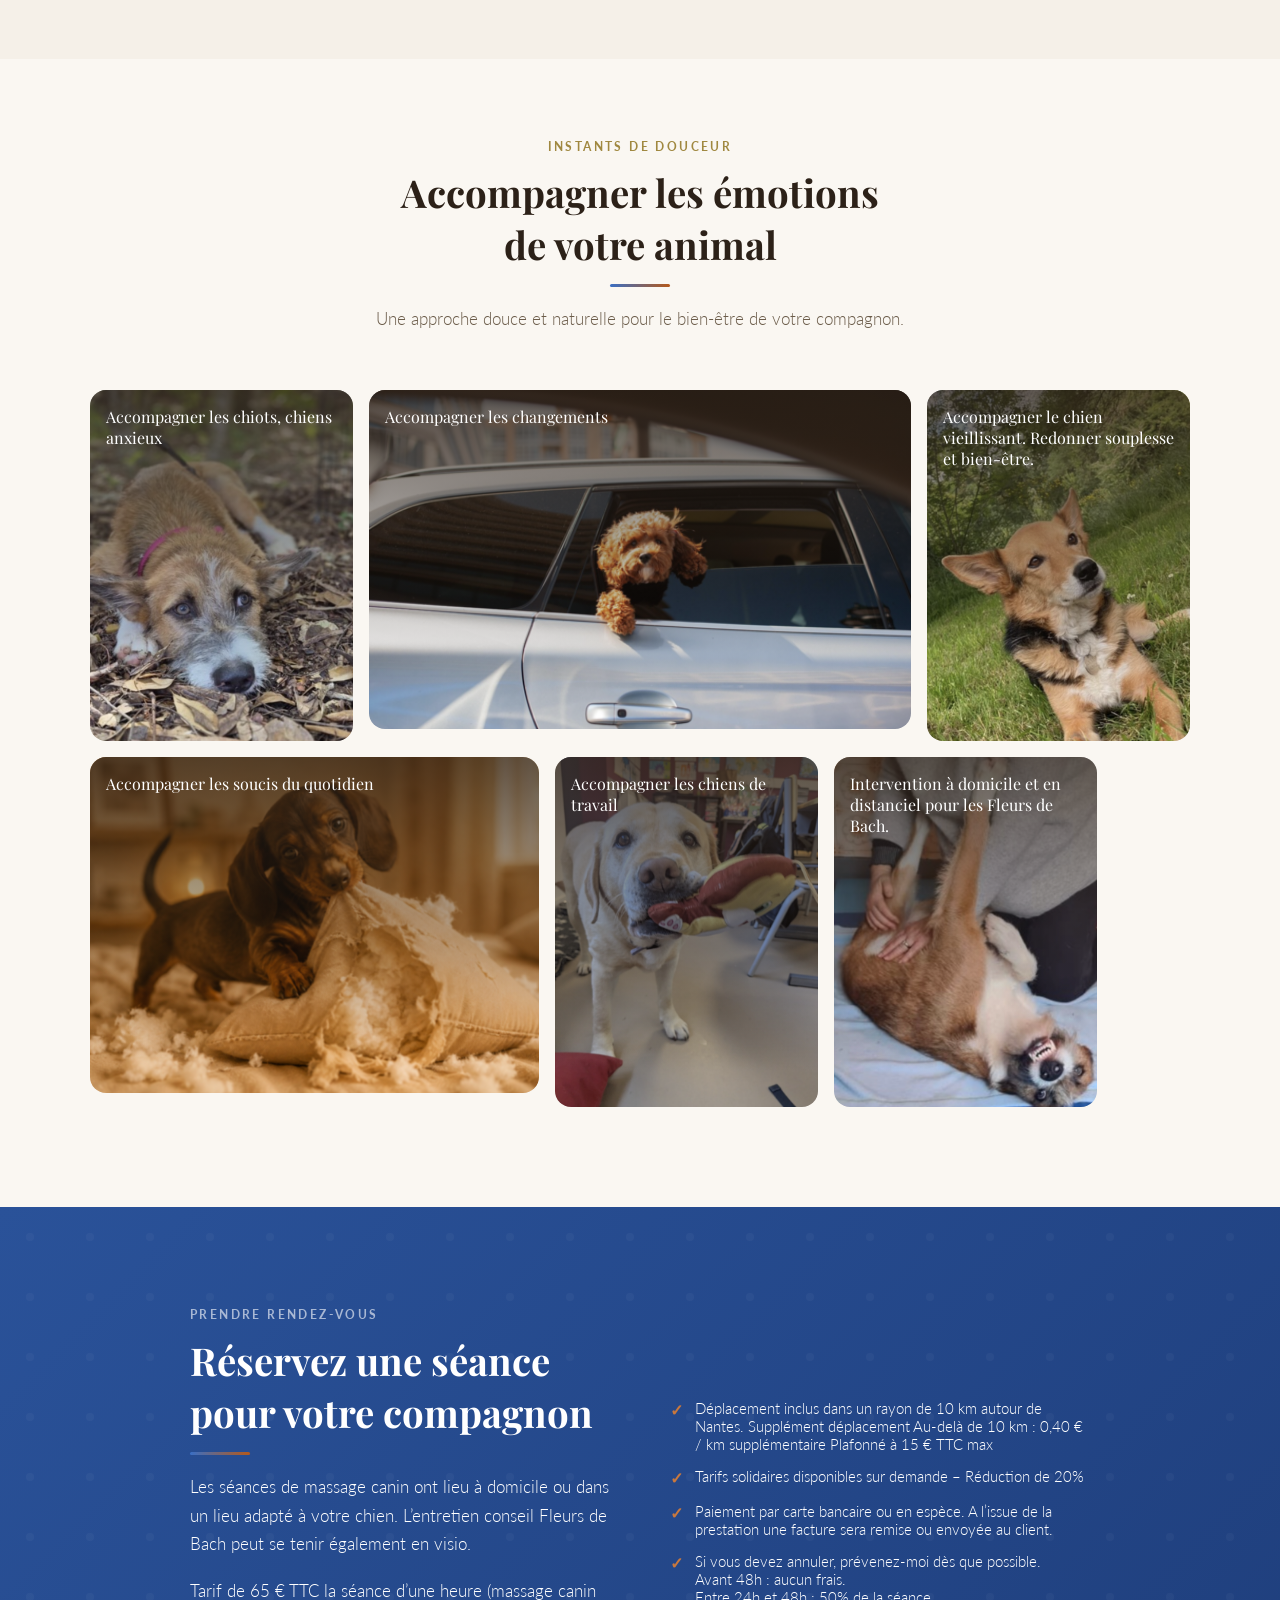
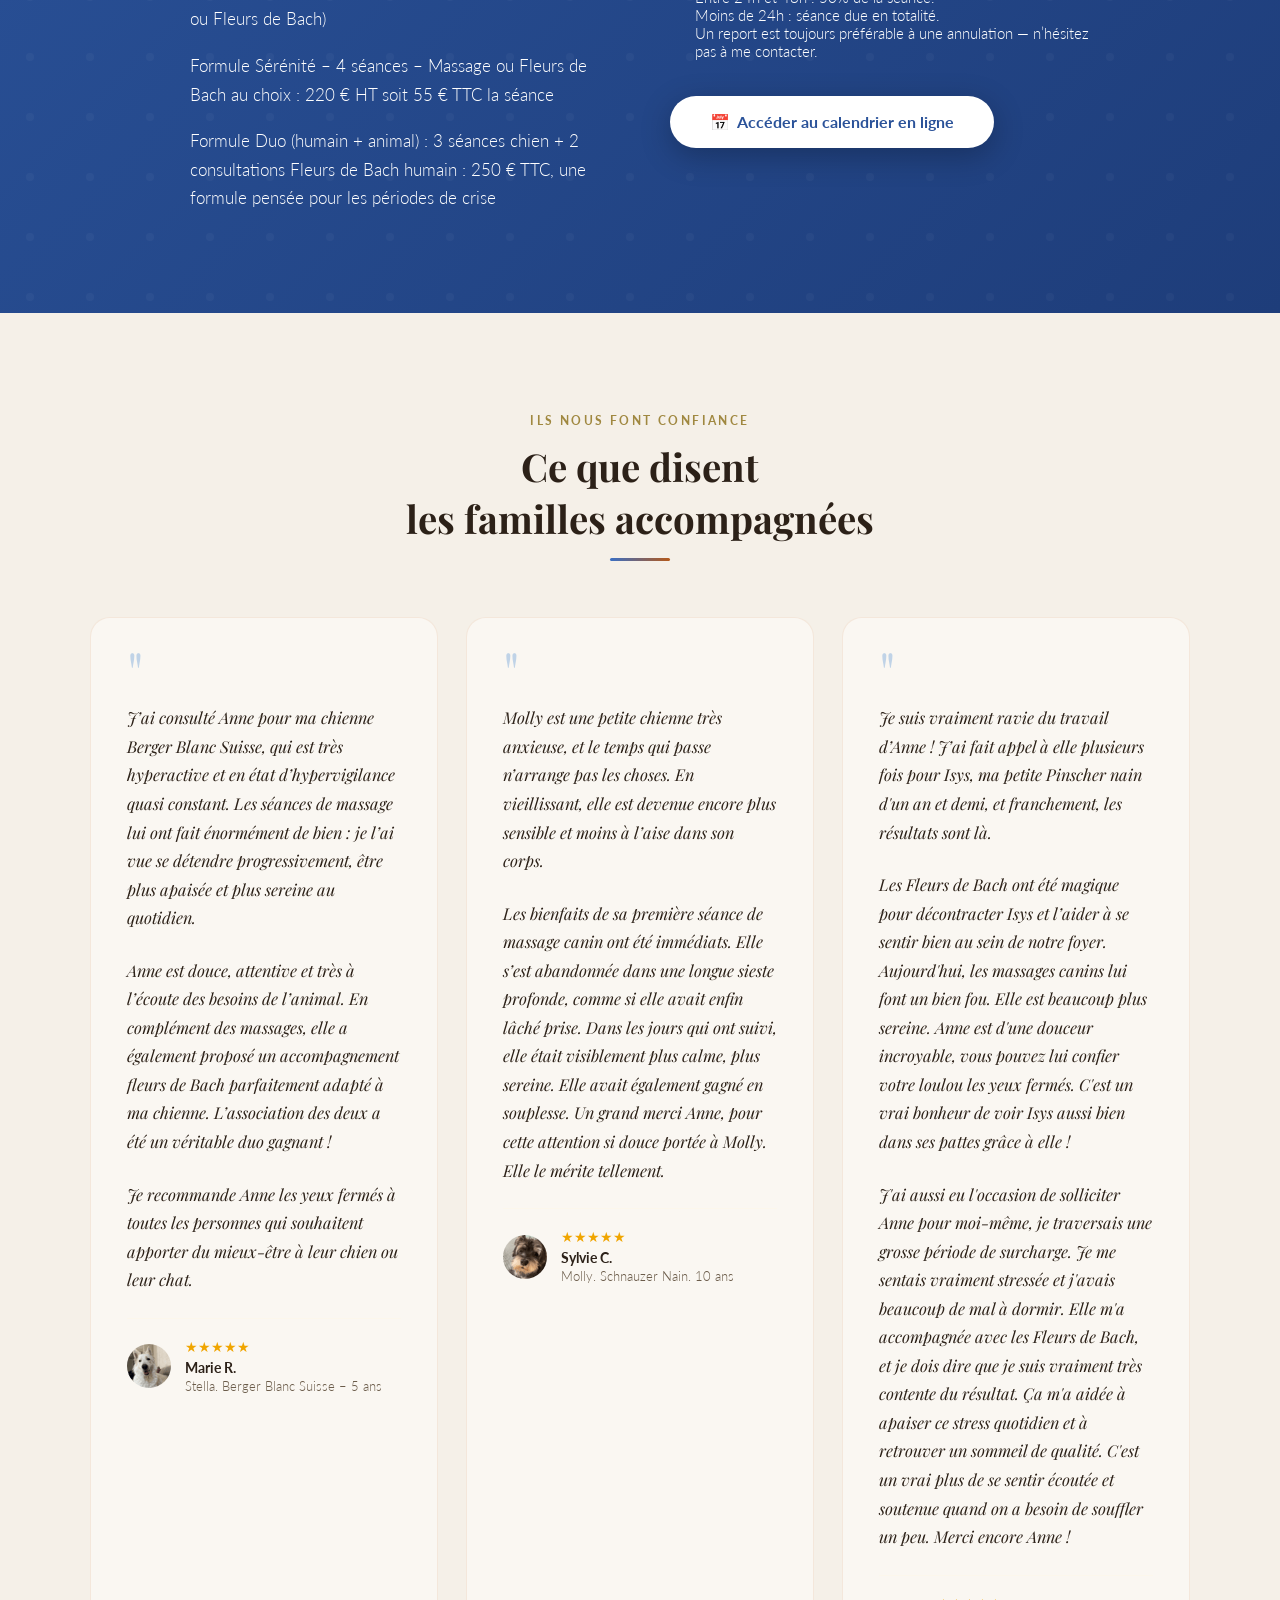
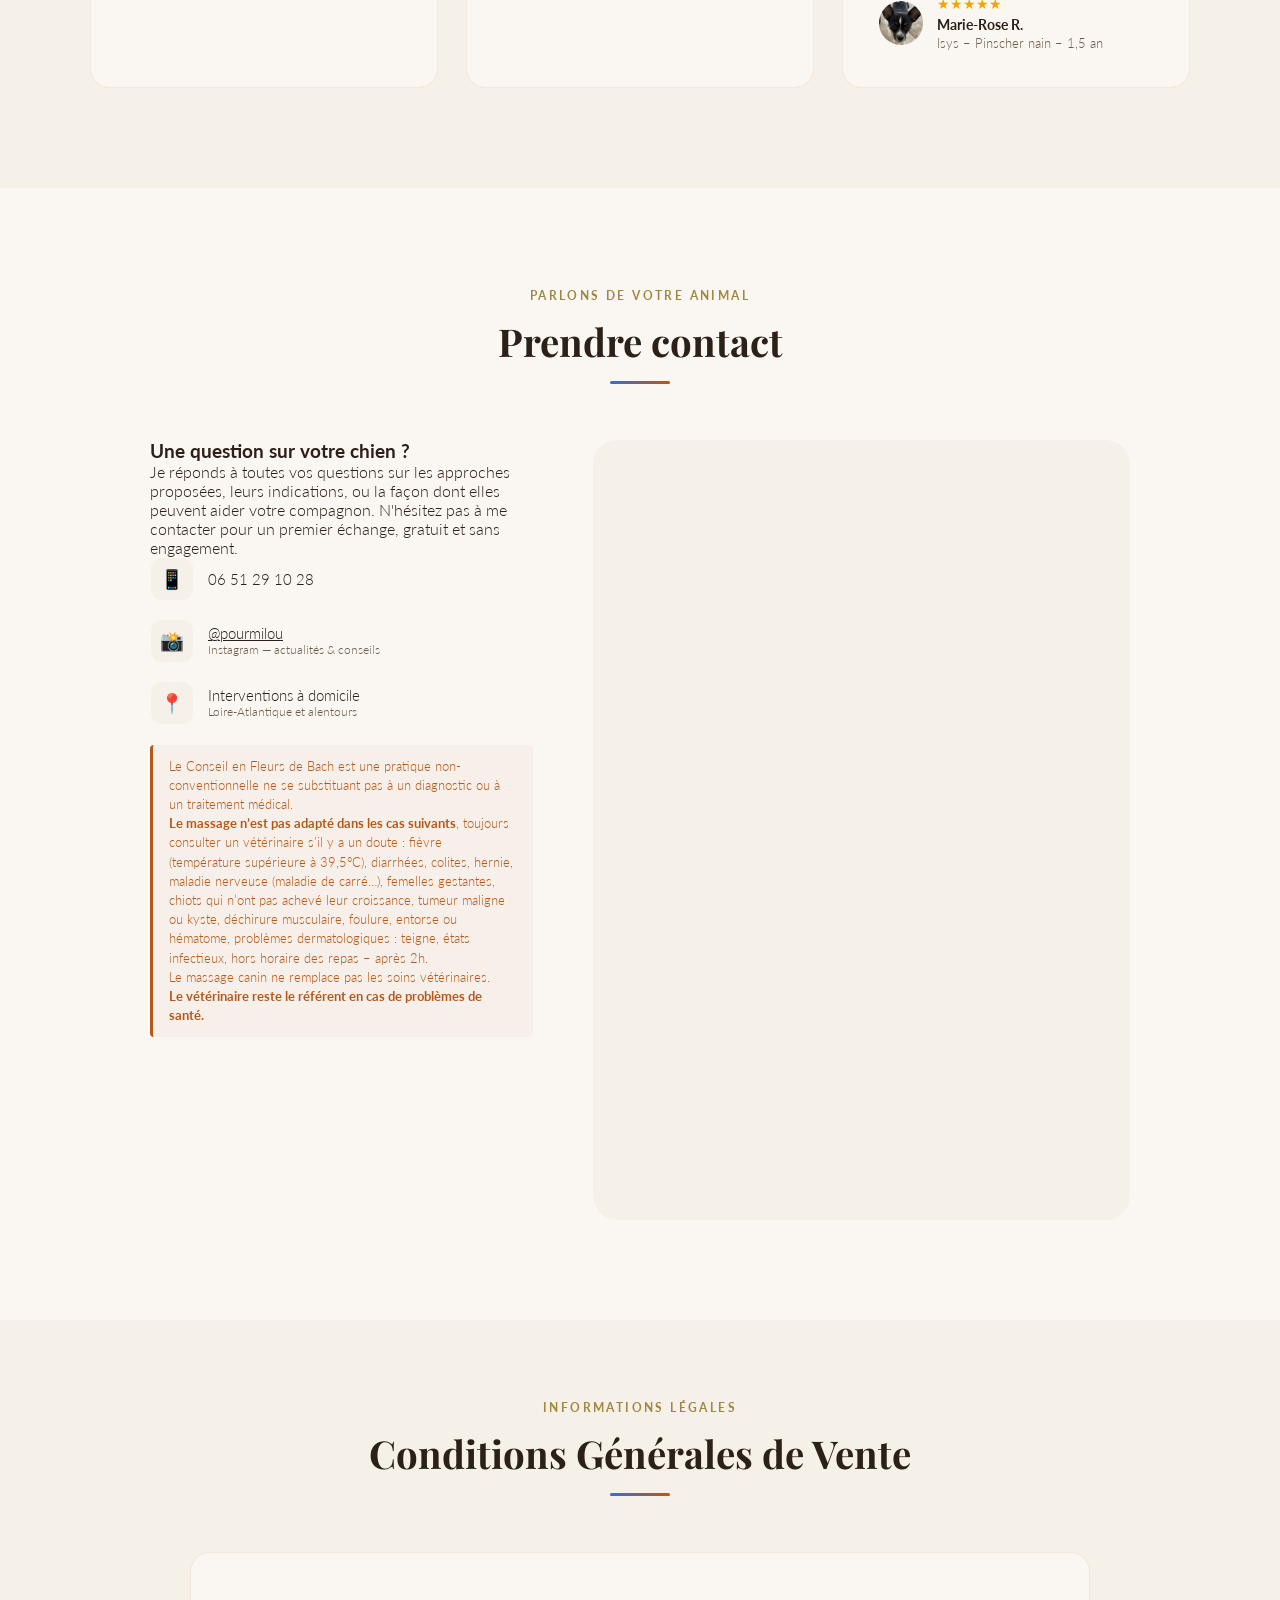
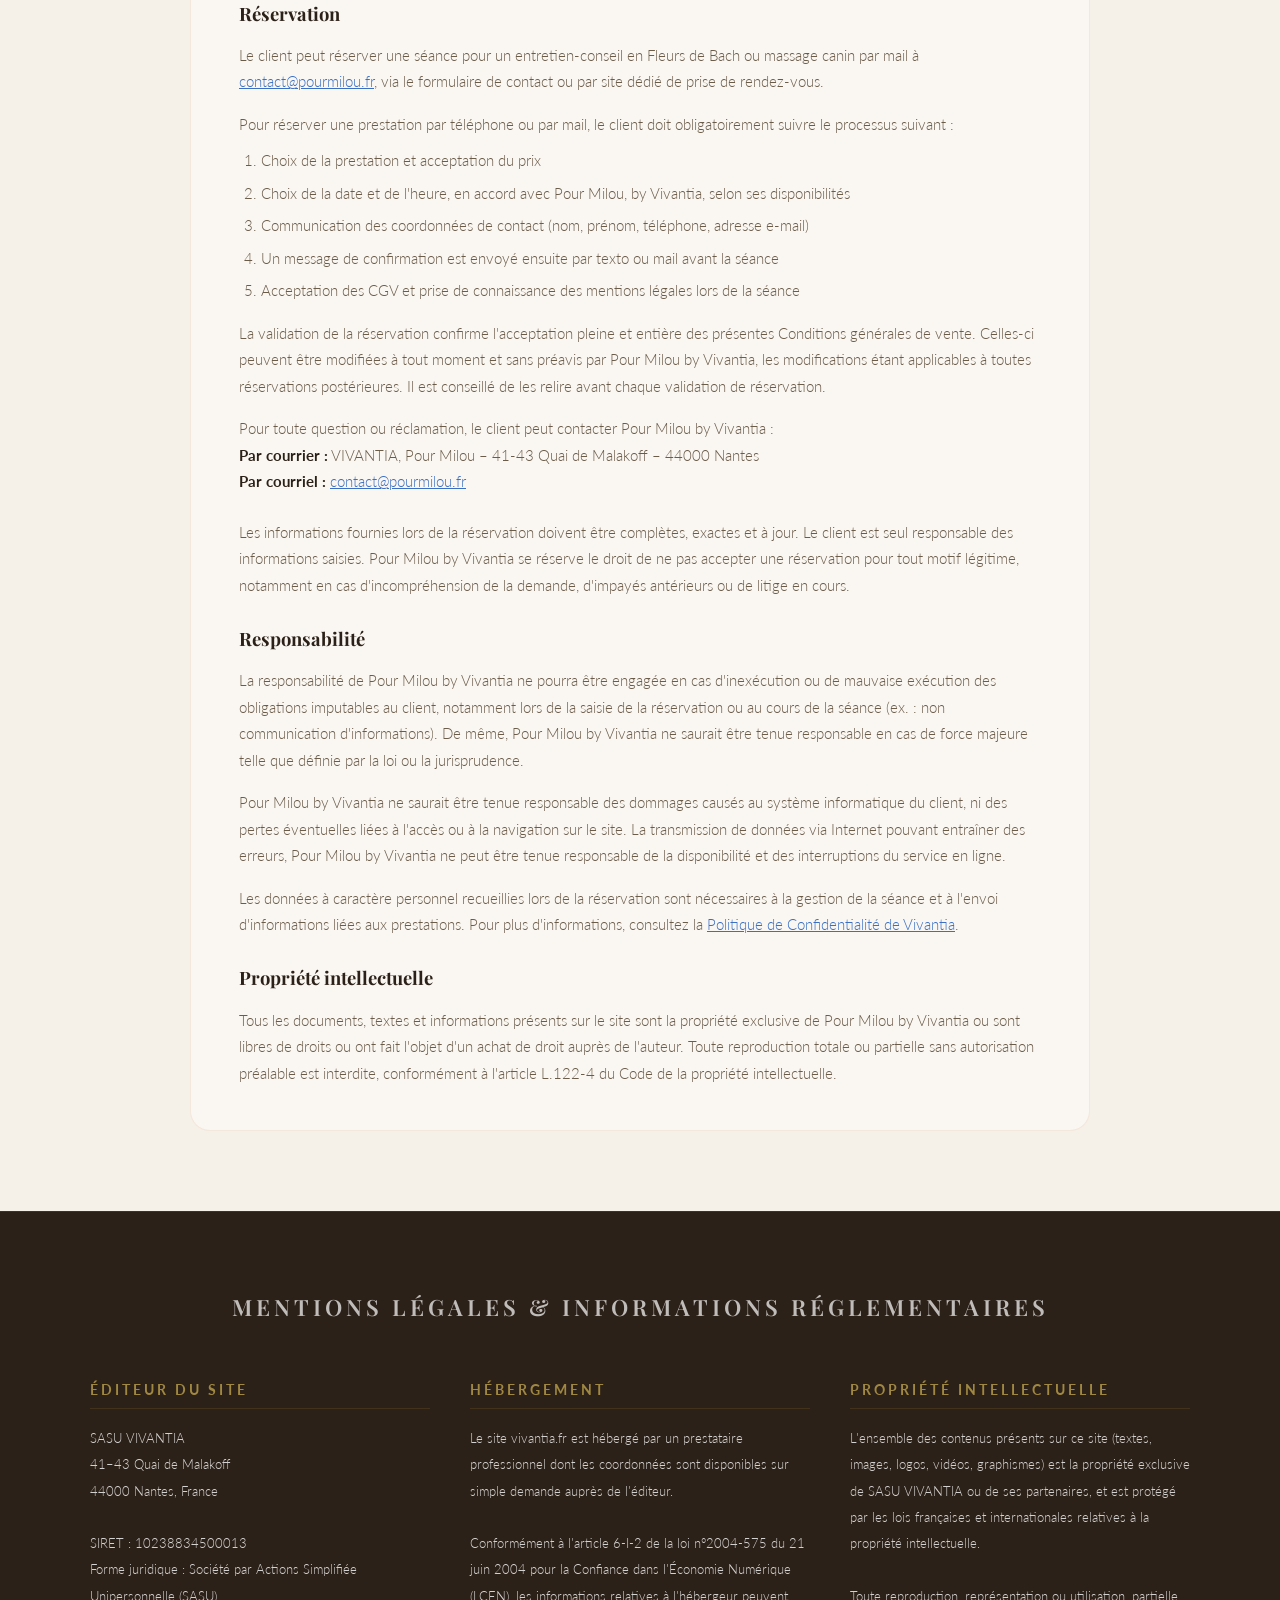
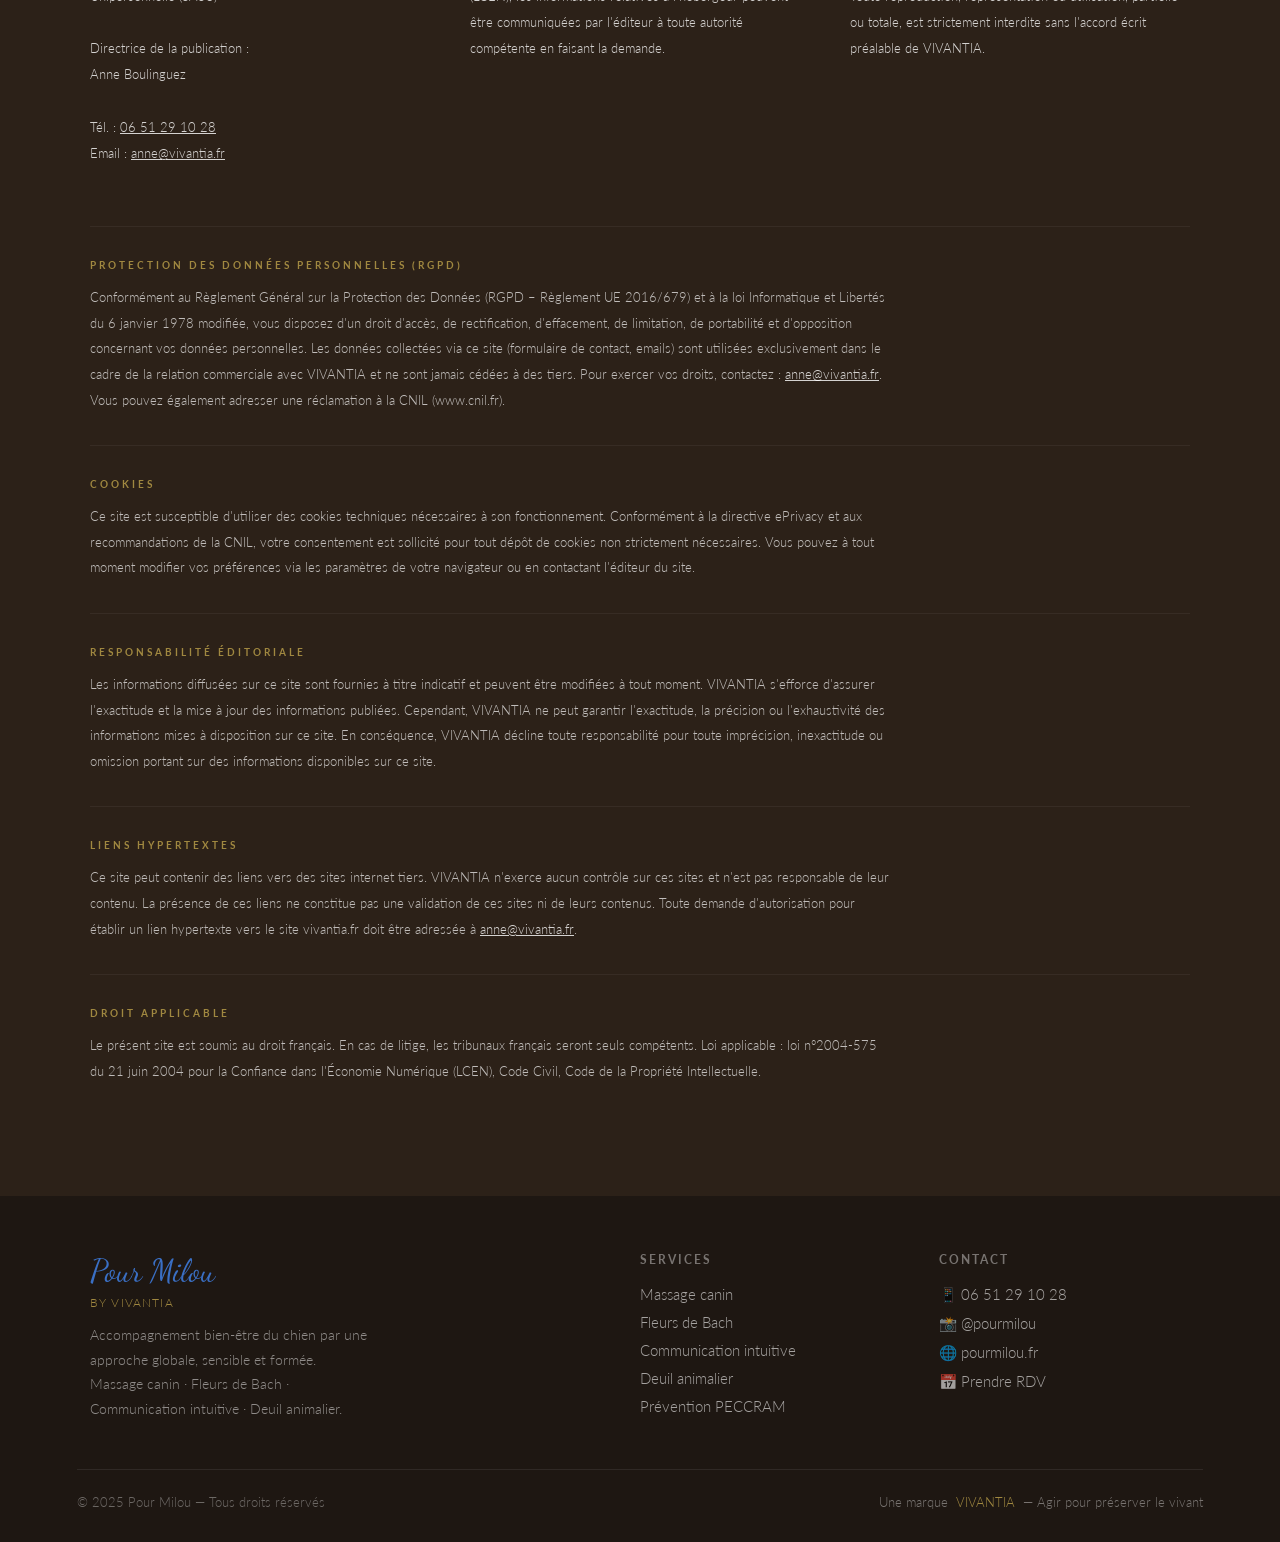
==== commit 8186f116: "Use responsive images" ====
--- a/index.html
+++ b/index.html
@@ -116,7 +116,11 @@
 
       <!-- SVG illustratif chien stylisé -->
       <div class="hero-illustration">
-        <img src="./logo.webp" />
+        <img
+          src="./logo.webp"
+          srcset="./logo-half.webp 377w, ./logo.webp 754w"
+          sizes="320px"
+        />
       </div>
     </section>
 
@@ -214,6 +218,8 @@
             <!-- Remplacer src par votre photo -->
             <img
               src="./img/anne-boulinguez.png"
+              srcset="./img/anne-boulinguez-half.png 341w, ./img/anne-boulinguez.png 682w"
+              sizes="(max-width: 900px) 340px, 460px"
               alt="Photo de Anne Boulinguez avec Milou"
             />
           </div>
@@ -294,6 +300,8 @@
         <div class="gal-item reveal visible" onclick="openLightbox(this)">
           <img
             src="img/accompagner-anxiete.png"
+            srcset="img/accompagner-anxiete-half.png 173w, img/accompagner-anxiete.png 346w"
+            sizes="(max-width: 900px) 45vw, 263px"
             alt="Photo de milou couché dans la nature et regrdant en l'air"
           />
           <span class="gal-title">Accompagner les chiots, chiens anxieux</span>
@@ -305,6 +313,8 @@
         <div class="gal-item reveal visible" onclick="openLightbox(this)">
           <img
             src="img/accompagner-les-changements.png"
+            srcset="img/accompagner-les-changements-half.png 257w, img/accompagner-les-changements.png 514w"
+            sizes="(max-width: 900px) 45vw, 542px"
             alt="Photo d'un chien passant sa tête à la fenêtre d'une voiture"
           />
           <span class="gal-title">Accompagner les changements</span>
@@ -318,6 +328,8 @@
         <div class="gal-item reveal visible" onclick="openLightbox(this)">
           <img
             src="img/accompagner-le-vieillissement.png"
+            srcset="img/accompagner-le-vieillissement-half.png 173w, img/accompagner-le-vieillissement.png 346w"
+            sizes="(max-width: 900px) 45vw, 263px"
             alt="Un chien couché dans l'herbe"
           />
           <span class="gal-title"
@@ -334,6 +346,8 @@
         <div class="gal-item reveal visible" onclick="openLightbox(this)">
           <img
             src="img/accompagner-les-soucis-quotidiens.png"
+            srcset="img/accompagner-les-soucis-quotidiens-half.png 261w, img/accompagner-les-soucis-quotidiens.png 522w"
+            sizes="(max-width: 900px) 45vw, 449px"
             alt="Un chien détruisant un coussin"
           />
           <span class="gal-title">Accompagner les soucis du quotidien</span>
@@ -345,6 +359,8 @@
         <div class="gal-item reveal visible" onclick="openLightbox(this)">
           <img
             src="./img/accompagner-chien-de-travail.png"
+            srcset="./img/accompagner-chien-de-travail-half.png 173w, ./img/accompagner-chien-de-travail.png 346w"
+            sizes="(max-width: 900px) 45vw, 263px"
             alt="Pretty, chien médiateur à l’école"
           />
           <span class="gal-title">Accompagner les chiens de travail</span>
@@ -359,6 +375,8 @@
         <div class="gal-item reveal visible" onclick="openLightbox(this)">
           <img
             src="./img/milou-formation.png"
+            srcset="./img/milou-formation-half.png 173w, ./img/milou-formation.png 346w"
+            sizes="(max-width: 900px) 45vw, 263px"
             alt="Milou en formation massage canin"
           />
           <span class="gal-title"
@@ -475,6 +493,8 @@
             <div class="temoignage-avatar">
               <img
                 src="./img/temoignage-stella.png"
+                srcset="./img/temoignage-stella-half.png 44w, ./img/temoignage-stella.png 88w"
+                sizes="44px"
                 alt="Photo de Stella. Berger Blanc Suisse"
               />
             </div>
@@ -507,6 +527,8 @@
             <div class="temoignage-avatar">
               <img
                 src="./img/temoignage-sylvie.png"
+                srcset="./img/temoignage-sylvie-half.png 44w, ./img/temoignage-sylvie.png 88w"
+                sizes="44px"
                 alt="Photo de Molly. Schnauzer Nain"
               />
             </div>
@@ -547,6 +569,8 @@
             <div class="temoignage-avatar">
               <img
                 src="./img/temoignage-marie-rose.png"
+                srcset="./img/temoignage-marie-rose-half.png 44w, ./img/temoignage-marie-rose.png 88w"
+                sizes="44px"
                 alt="Photo de Isys – Pinscher nain"
               />
             </div>
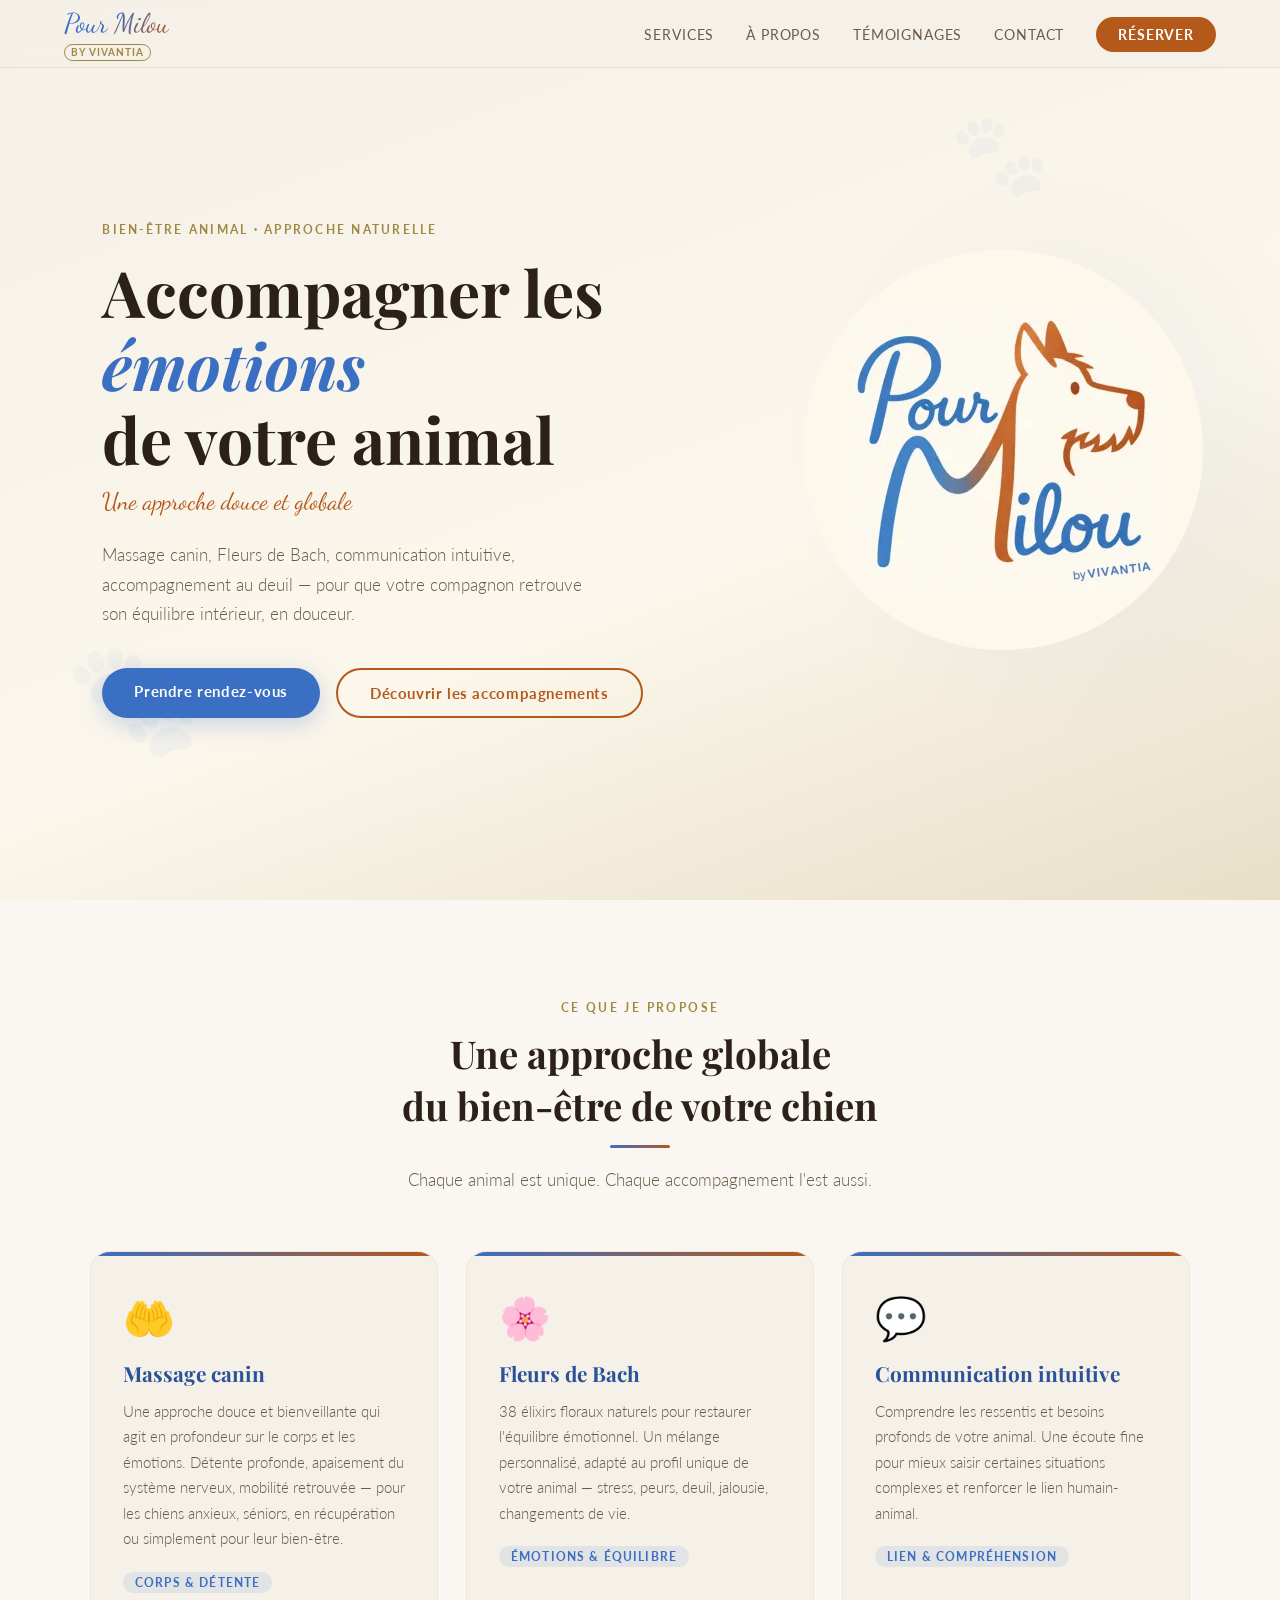
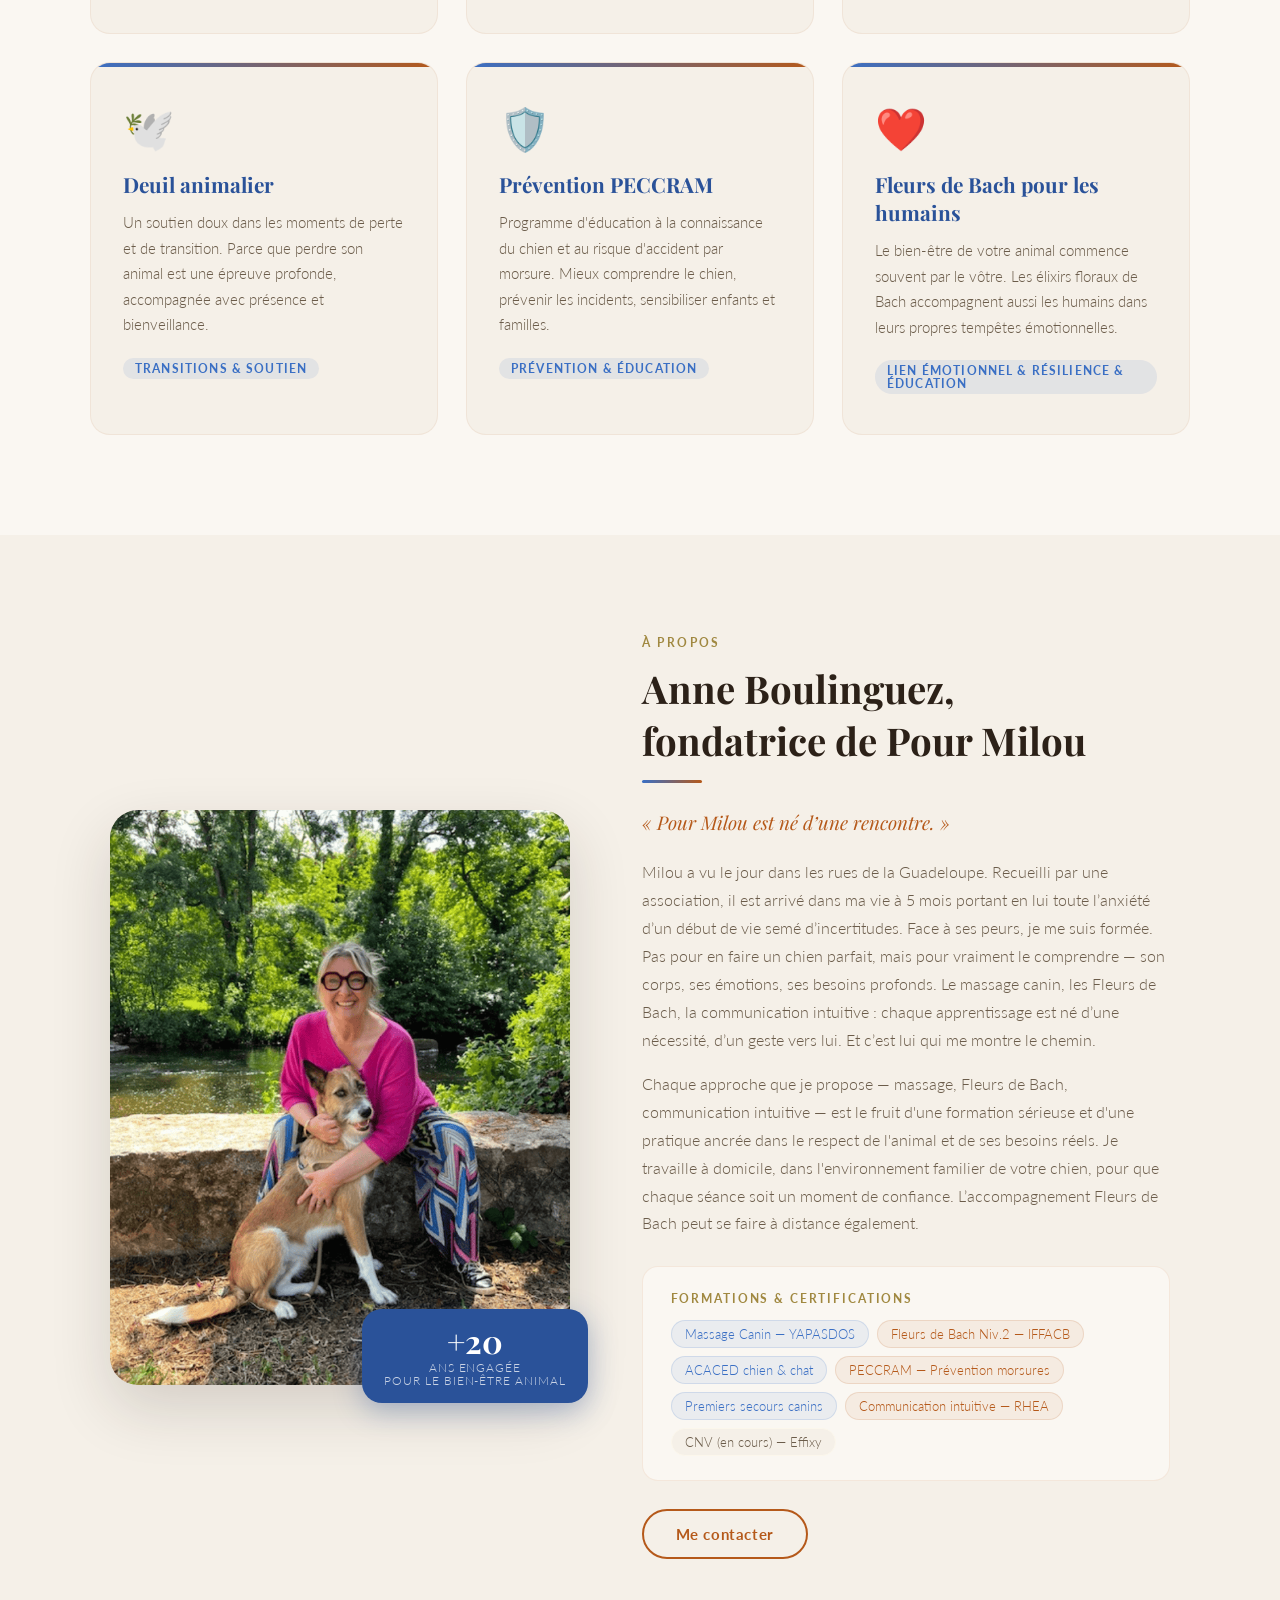
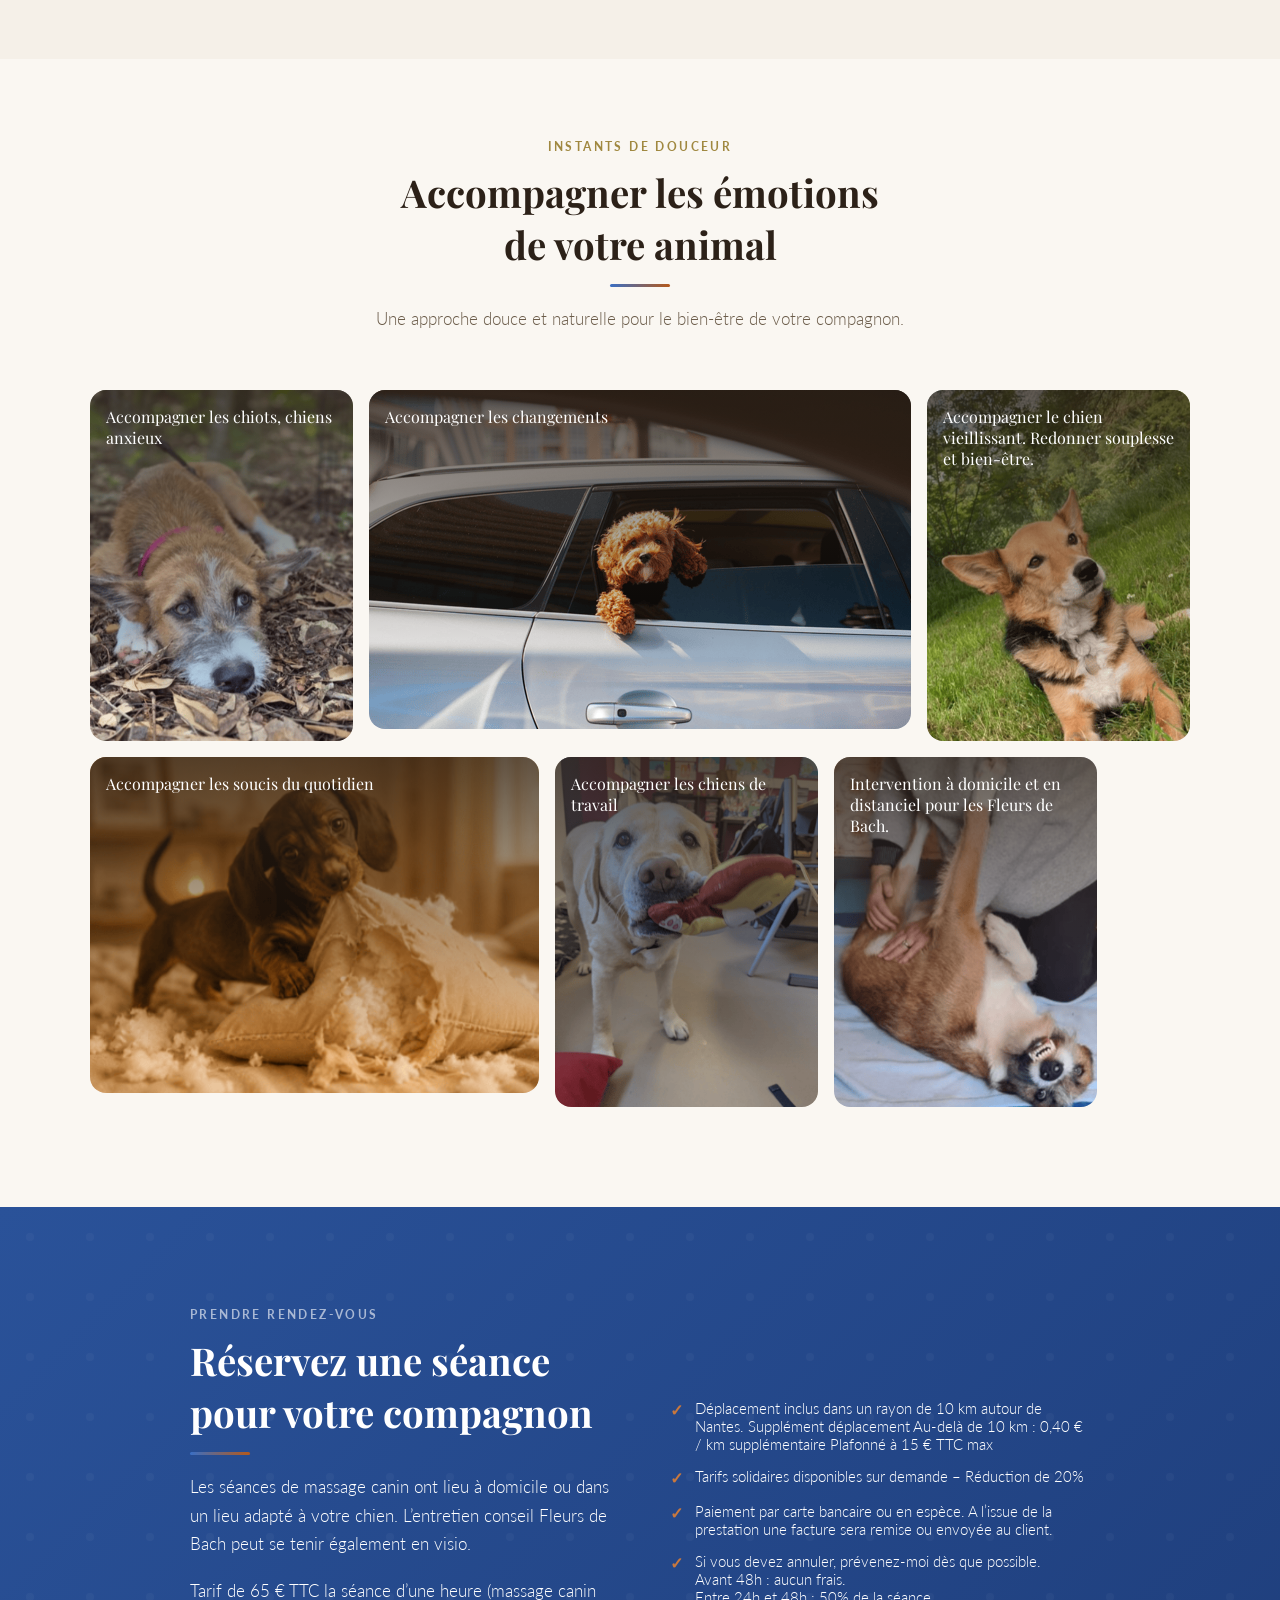
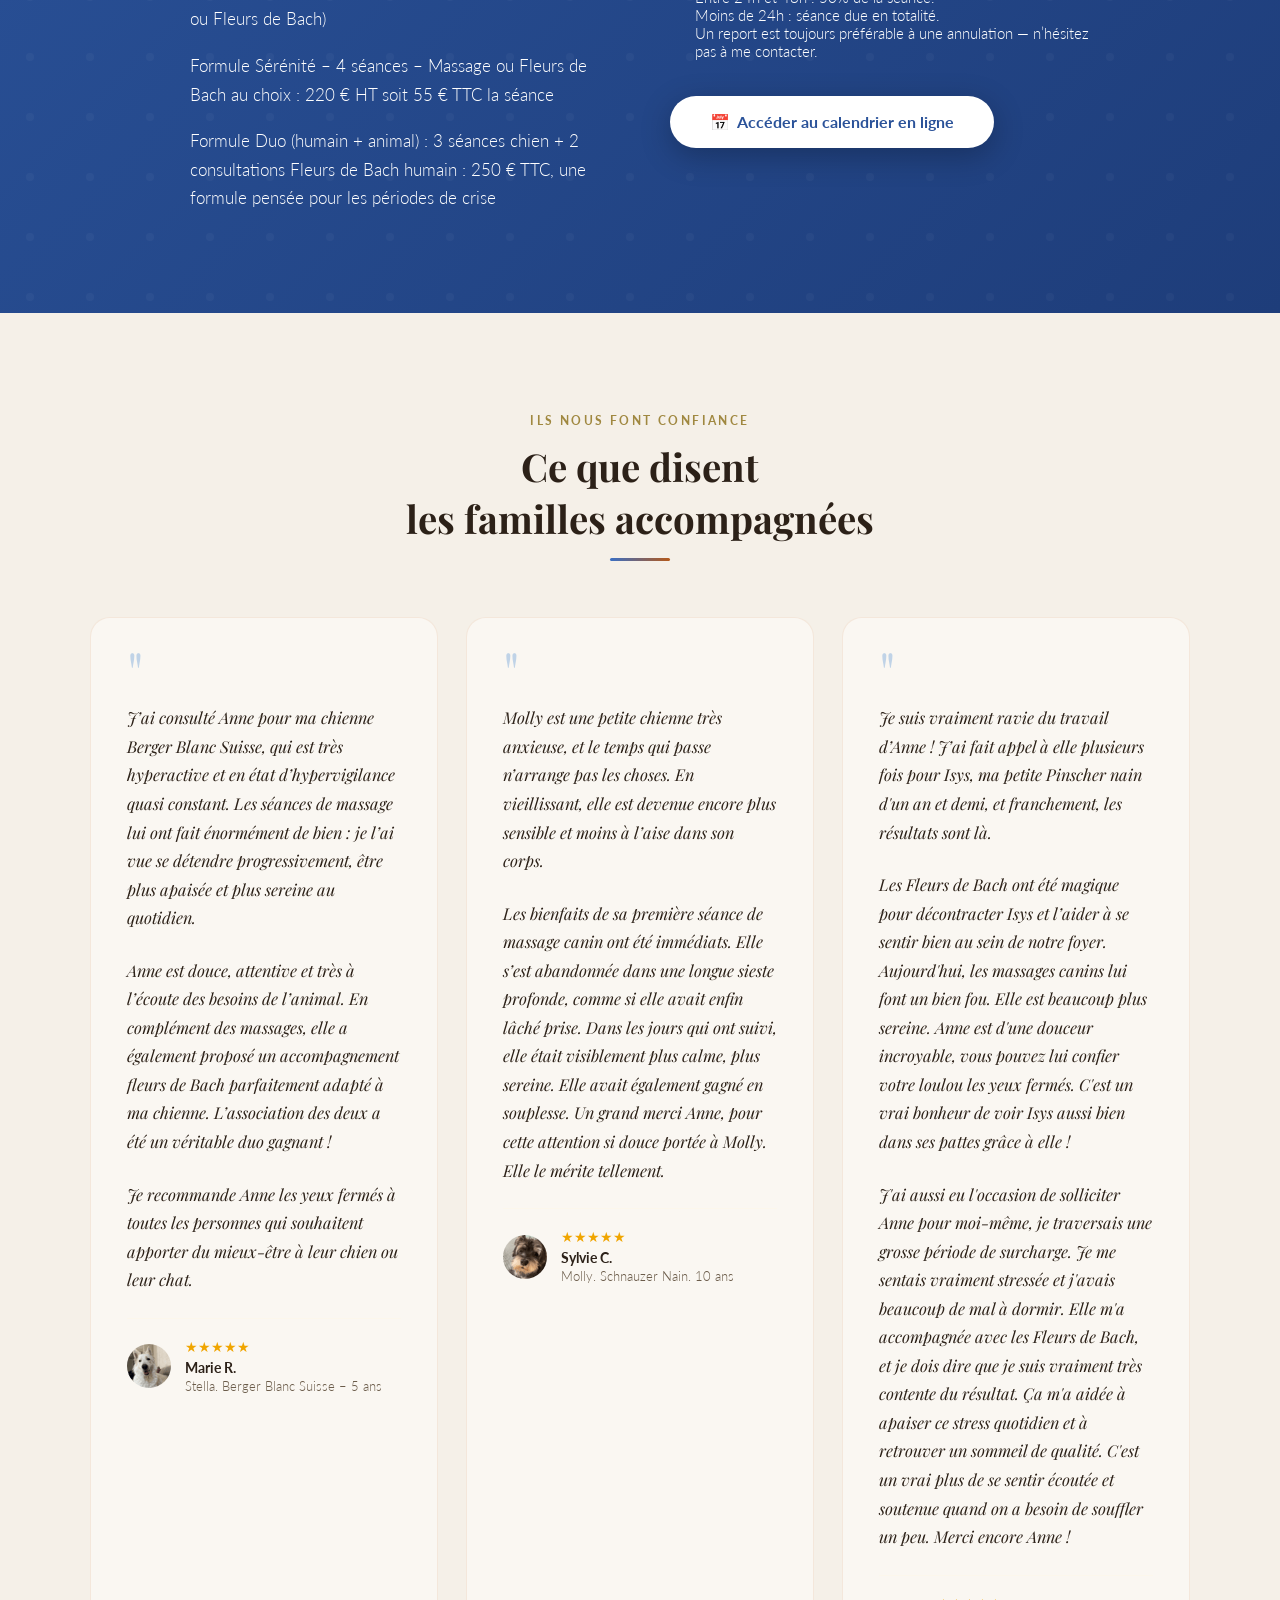
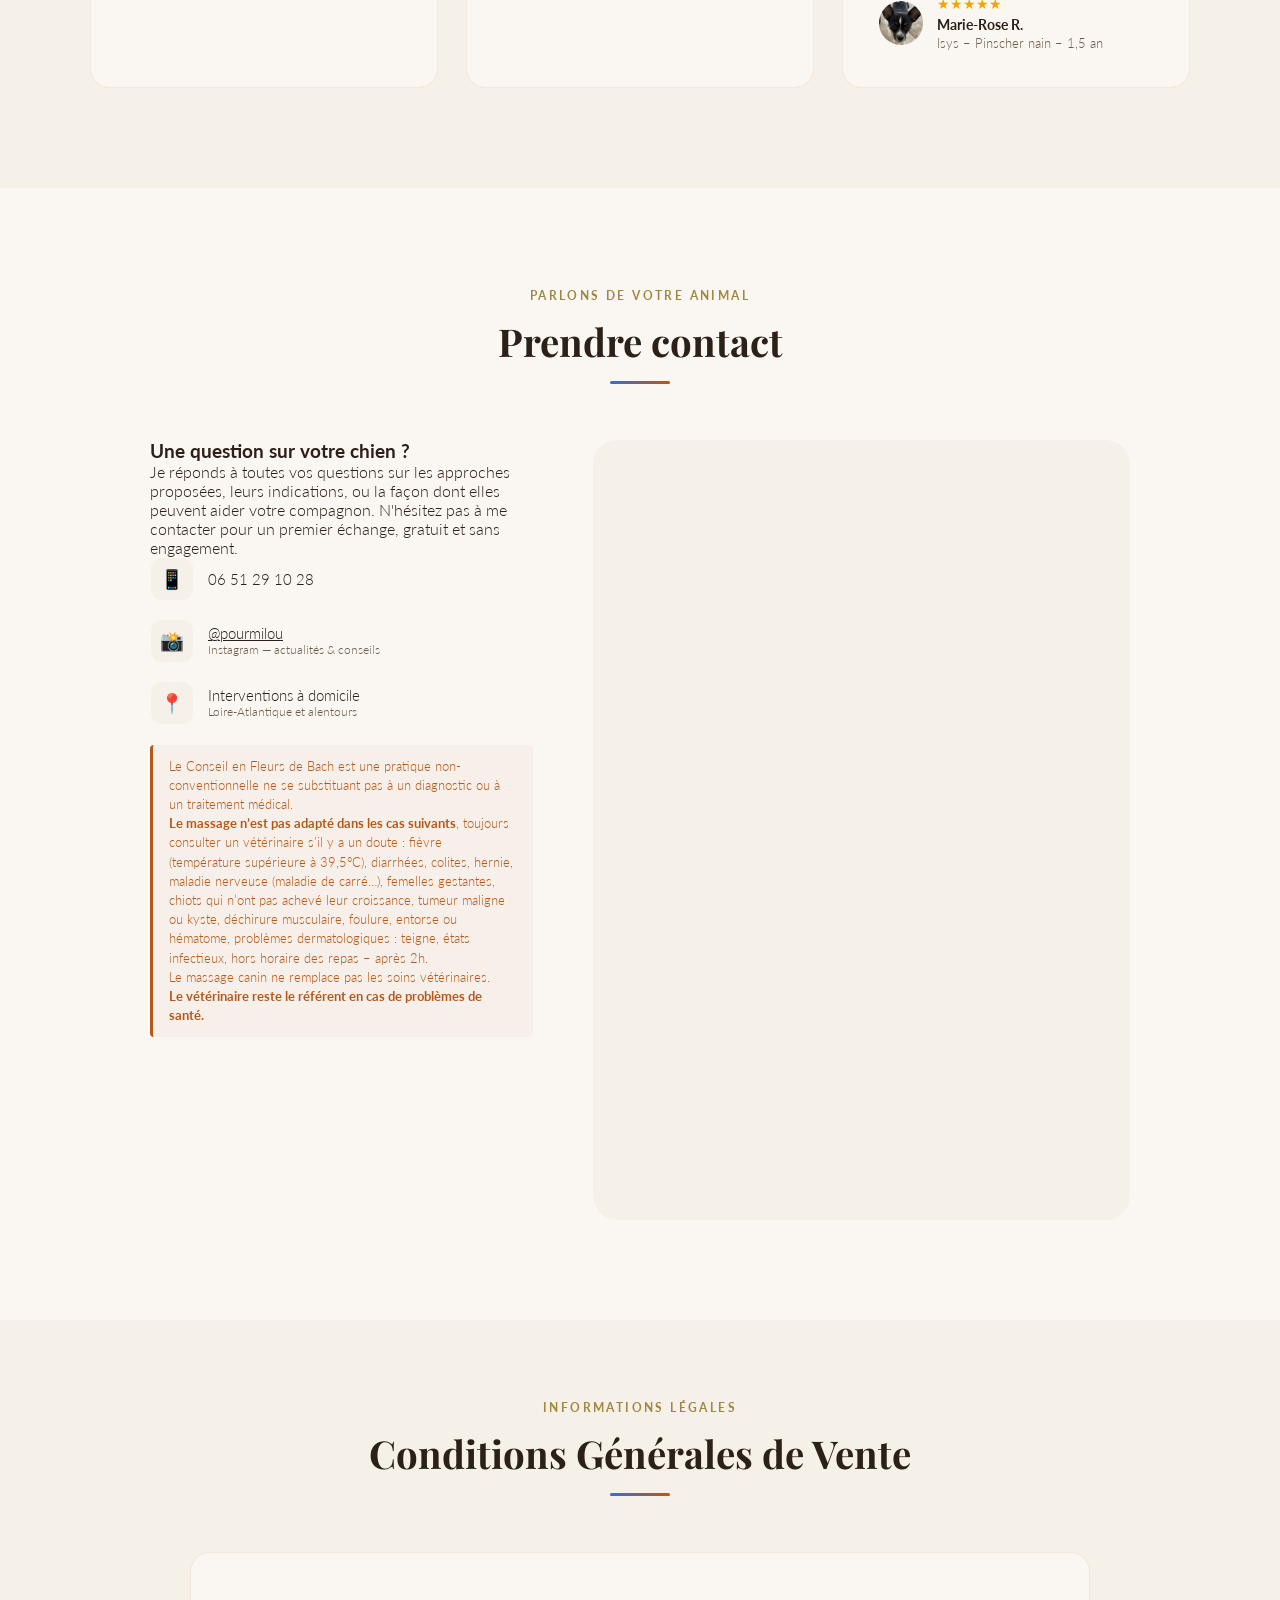
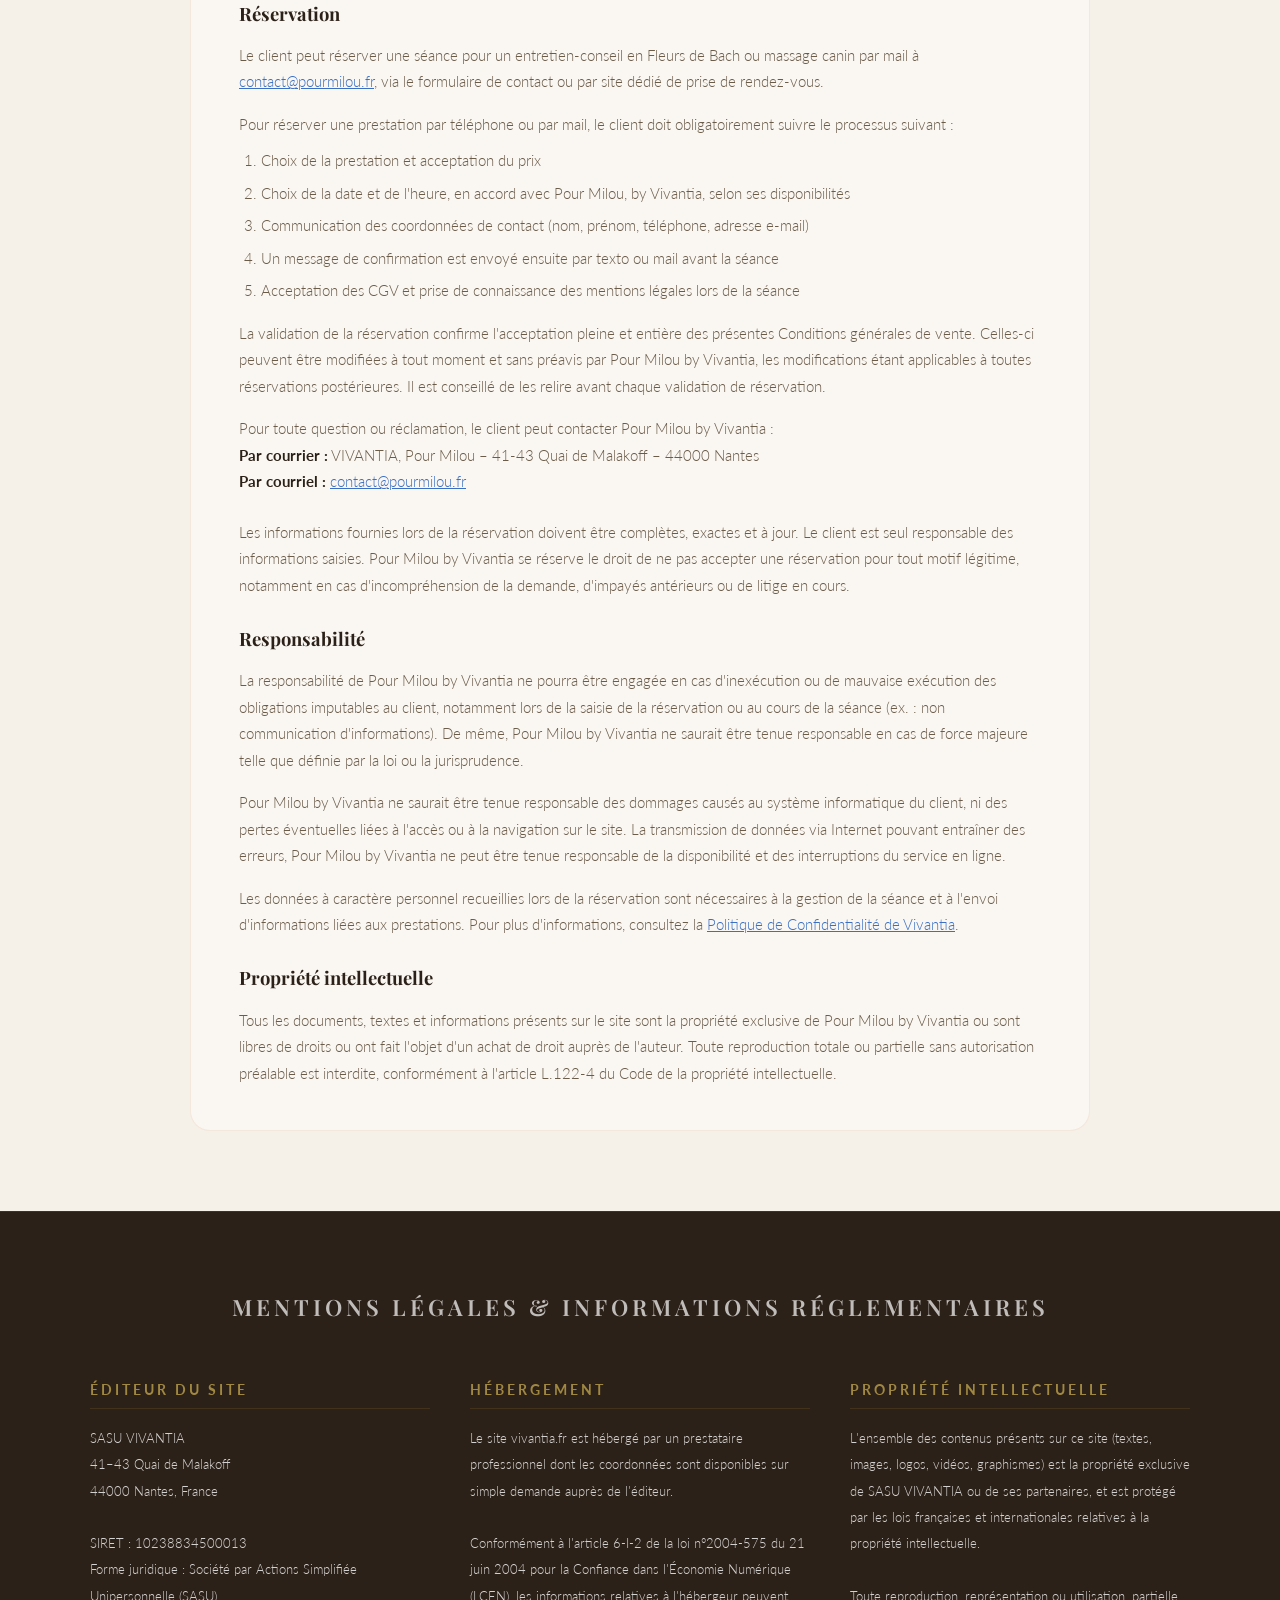
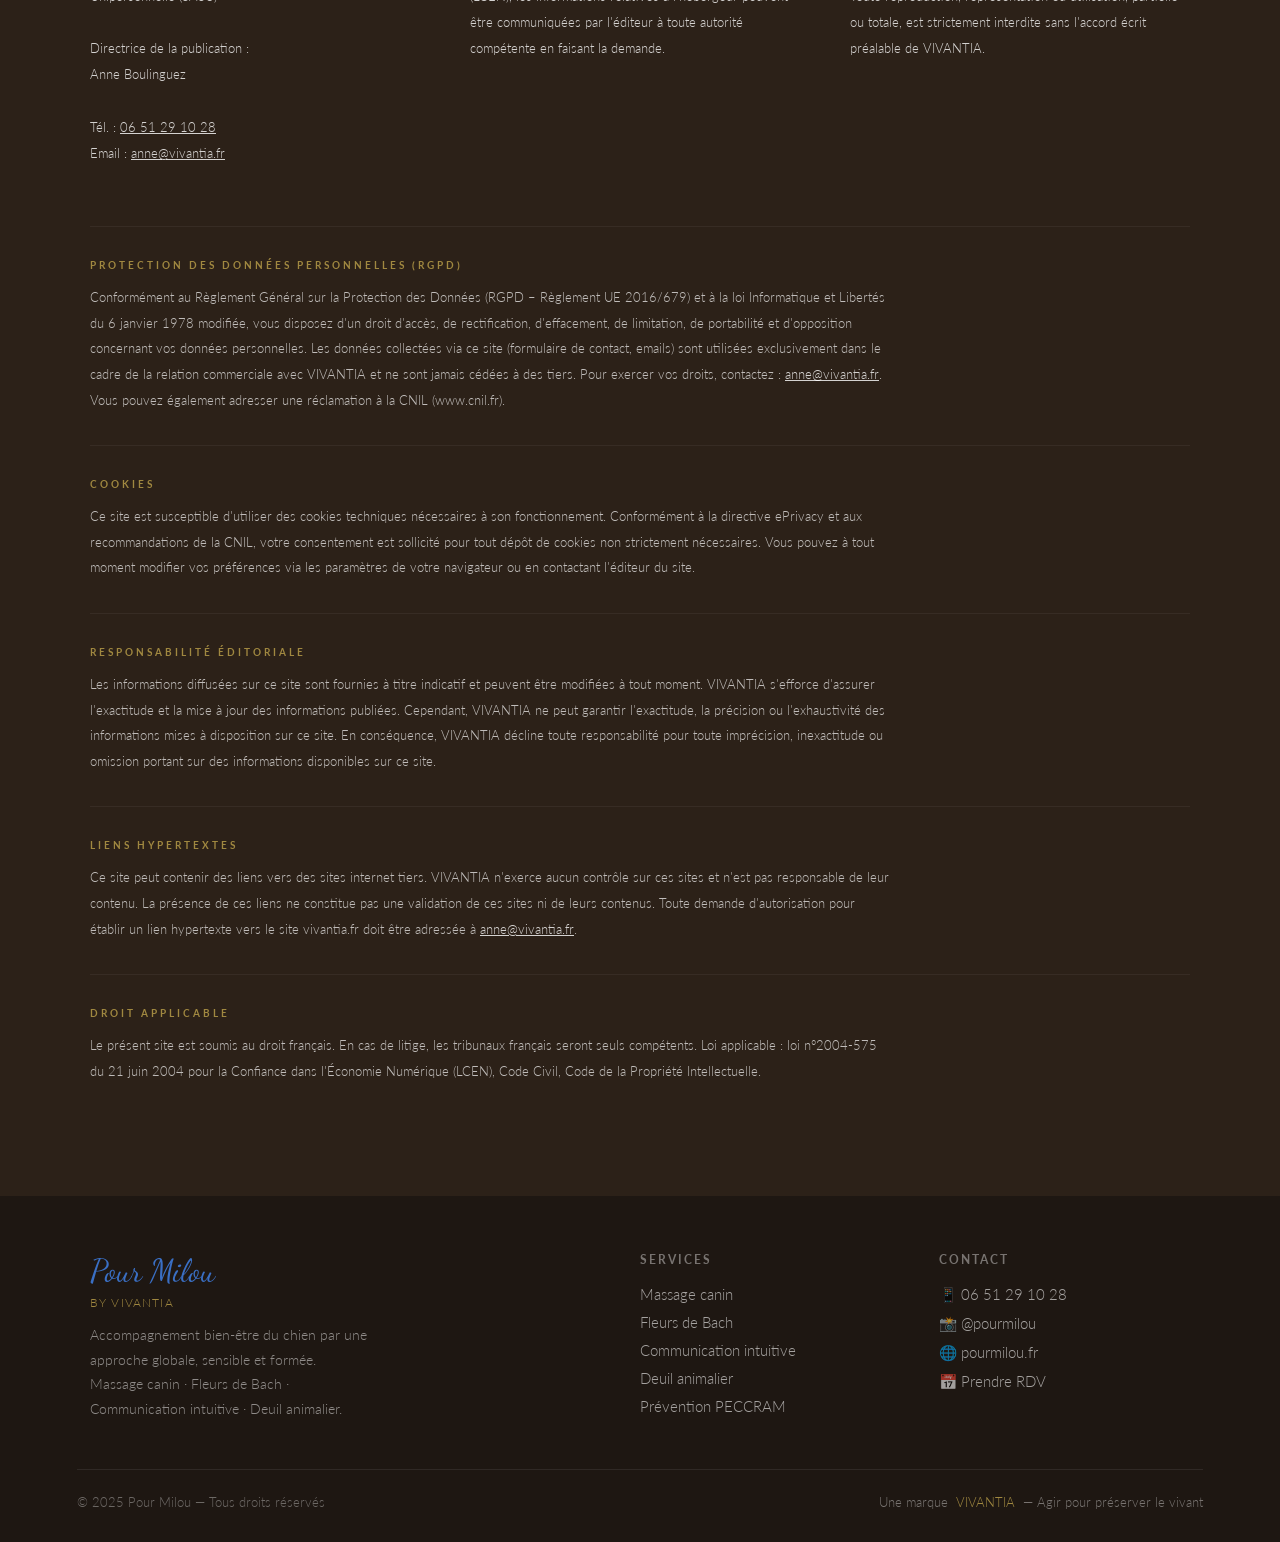
==== commit ab99764a: "Responsive images" ====
--- a/index.html
+++ b/index.html
@@ -118,7 +118,7 @@
       <div class="hero-illustration">
         <img
           src="./logo.webp"
-          srcset="./logo-half.webp 377w, ./logo.webp 754w"
+          srcset="./logo-half.webp 320w, ./logo.webp 640w"
           sizes="320px"
         />
       </div>
@@ -218,7 +218,7 @@
             <!-- Remplacer src par votre photo -->
             <img
               src="./img/anne-boulinguez.png"
-              srcset="./img/anne-boulinguez-half.png 341w, ./img/anne-boulinguez.png 682w"
+              srcset="./img/anne-boulinguez-small.png 340w, ./img/anne-boulinguez-half.png 680w, ./img/anne-boulinguez.png 818w"
               sizes="(max-width: 900px) 340px, 460px"
               alt="Photo de Anne Boulinguez avec Milou"
             />
@@ -300,7 +300,7 @@
         <div class="gal-item reveal visible" onclick="openLightbox(this)">
           <img
             src="img/accompagner-anxiete.png"
-            srcset="img/accompagner-anxiete-half.png 173w, img/accompagner-anxiete.png 346w"
+            srcset="img/accompagner-anxiete-small.png 180w, img/accompagner-anxiete-half.png 360w, img/accompagner-anxiete.png 526w"
             sizes="(max-width: 900px) 45vw, 263px"
             alt="Photo de milou couché dans la nature et regrdant en l'air"
           />
@@ -313,7 +313,7 @@
         <div class="gal-item reveal visible" onclick="openLightbox(this)">
           <img
             src="img/accompagner-les-changements.png"
-            srcset="img/accompagner-les-changements-half.png 257w, img/accompagner-les-changements.png 514w"
+            srcset="img/accompagner-les-changements-small.png 180w, img/accompagner-les-changements-half.png 542w, img/accompagner-les-changements.png 1084w"
             sizes="(max-width: 900px) 45vw, 542px"
             alt="Photo d'un chien passant sa tête à la fenêtre d'une voiture"
           />
@@ -328,7 +328,7 @@
         <div class="gal-item reveal visible" onclick="openLightbox(this)">
           <img
             src="img/accompagner-le-vieillissement.png"
-            srcset="img/accompagner-le-vieillissement-half.png 173w, img/accompagner-le-vieillissement.png 346w"
+            srcset="img/accompagner-le-vieillissement-small.png 180w, img/accompagner-le-vieillissement-half.png 360w, img/accompagner-le-vieillissement.png 526w"
             sizes="(max-width: 900px) 45vw, 263px"
             alt="Un chien couché dans l'herbe"
           />
@@ -346,7 +346,7 @@
         <div class="gal-item reveal visible" onclick="openLightbox(this)">
           <img
             src="img/accompagner-les-soucis-quotidiens.png"
-            srcset="img/accompagner-les-soucis-quotidiens-half.png 261w, img/accompagner-les-soucis-quotidiens.png 522w"
+            srcset="img/accompagner-les-soucis-quotidiens-small.png 180w, img/accompagner-les-soucis-quotidiens-half.png 449w, img/accompagner-les-soucis-quotidiens.png 898w"
             sizes="(max-width: 900px) 45vw, 449px"
             alt="Un chien détruisant un coussin"
           />
@@ -359,7 +359,7 @@
         <div class="gal-item reveal visible" onclick="openLightbox(this)">
           <img
             src="./img/accompagner-chien-de-travail.png"
-            srcset="./img/accompagner-chien-de-travail-half.png 173w, ./img/accompagner-chien-de-travail.png 346w"
+            srcset="./img/accompagner-chien-de-travail-small.png 180w, ./img/accompagner-chien-de-travail-half.png 360w, ./img/accompagner-chien-de-travail.png 526w"
             sizes="(max-width: 900px) 45vw, 263px"
             alt="Pretty, chien médiateur à l’école"
           />
@@ -375,7 +375,7 @@
         <div class="gal-item reveal visible" onclick="openLightbox(this)">
           <img
             src="./img/milou-formation.png"
-            srcset="./img/milou-formation-half.png 173w, ./img/milou-formation.png 346w"
+            srcset="./img/milou-formation-small.png 180w, ./img/milou-formation-half.png 360w, ./img/milou-formation.png 526w"
             sizes="(max-width: 900px) 45vw, 263px"
             alt="Milou en formation massage canin"
           />
@@ -493,7 +493,7 @@
             <div class="temoignage-avatar">
               <img
                 src="./img/temoignage-stella.png"
-                srcset="./img/temoignage-stella-half.png 44w, ./img/temoignage-stella.png 88w"
+                srcset="./img/temoignage-stella-half.png 44w, ./img/temoignage-stella.png 88w, ./img/temoignage-stella-3x.png 132w"
                 sizes="44px"
                 alt="Photo de Stella. Berger Blanc Suisse"
               />
@@ -527,7 +527,7 @@
             <div class="temoignage-avatar">
               <img
                 src="./img/temoignage-sylvie.png"
-                srcset="./img/temoignage-sylvie-half.png 44w, ./img/temoignage-sylvie.png 88w"
+                srcset="./img/temoignage-sylvie-half.png 44w, ./img/temoignage-sylvie.png 88w, ./img/temoignage-sylvie-3x.png 132w"
                 sizes="44px"
                 alt="Photo de Molly. Schnauzer Nain"
               />
@@ -569,7 +569,7 @@
             <div class="temoignage-avatar">
               <img
                 src="./img/temoignage-marie-rose.png"
-                srcset="./img/temoignage-marie-rose-half.png 44w, ./img/temoignage-marie-rose.png 88w"
+                srcset="./img/temoignage-marie-rose-half.png 44w, ./img/temoignage-marie-rose.png 88w, ./img/temoignage-marie-rose-3x.png 132w"
                 sizes="44px"
                 alt="Photo de Isys – Pinscher nain"
               />
